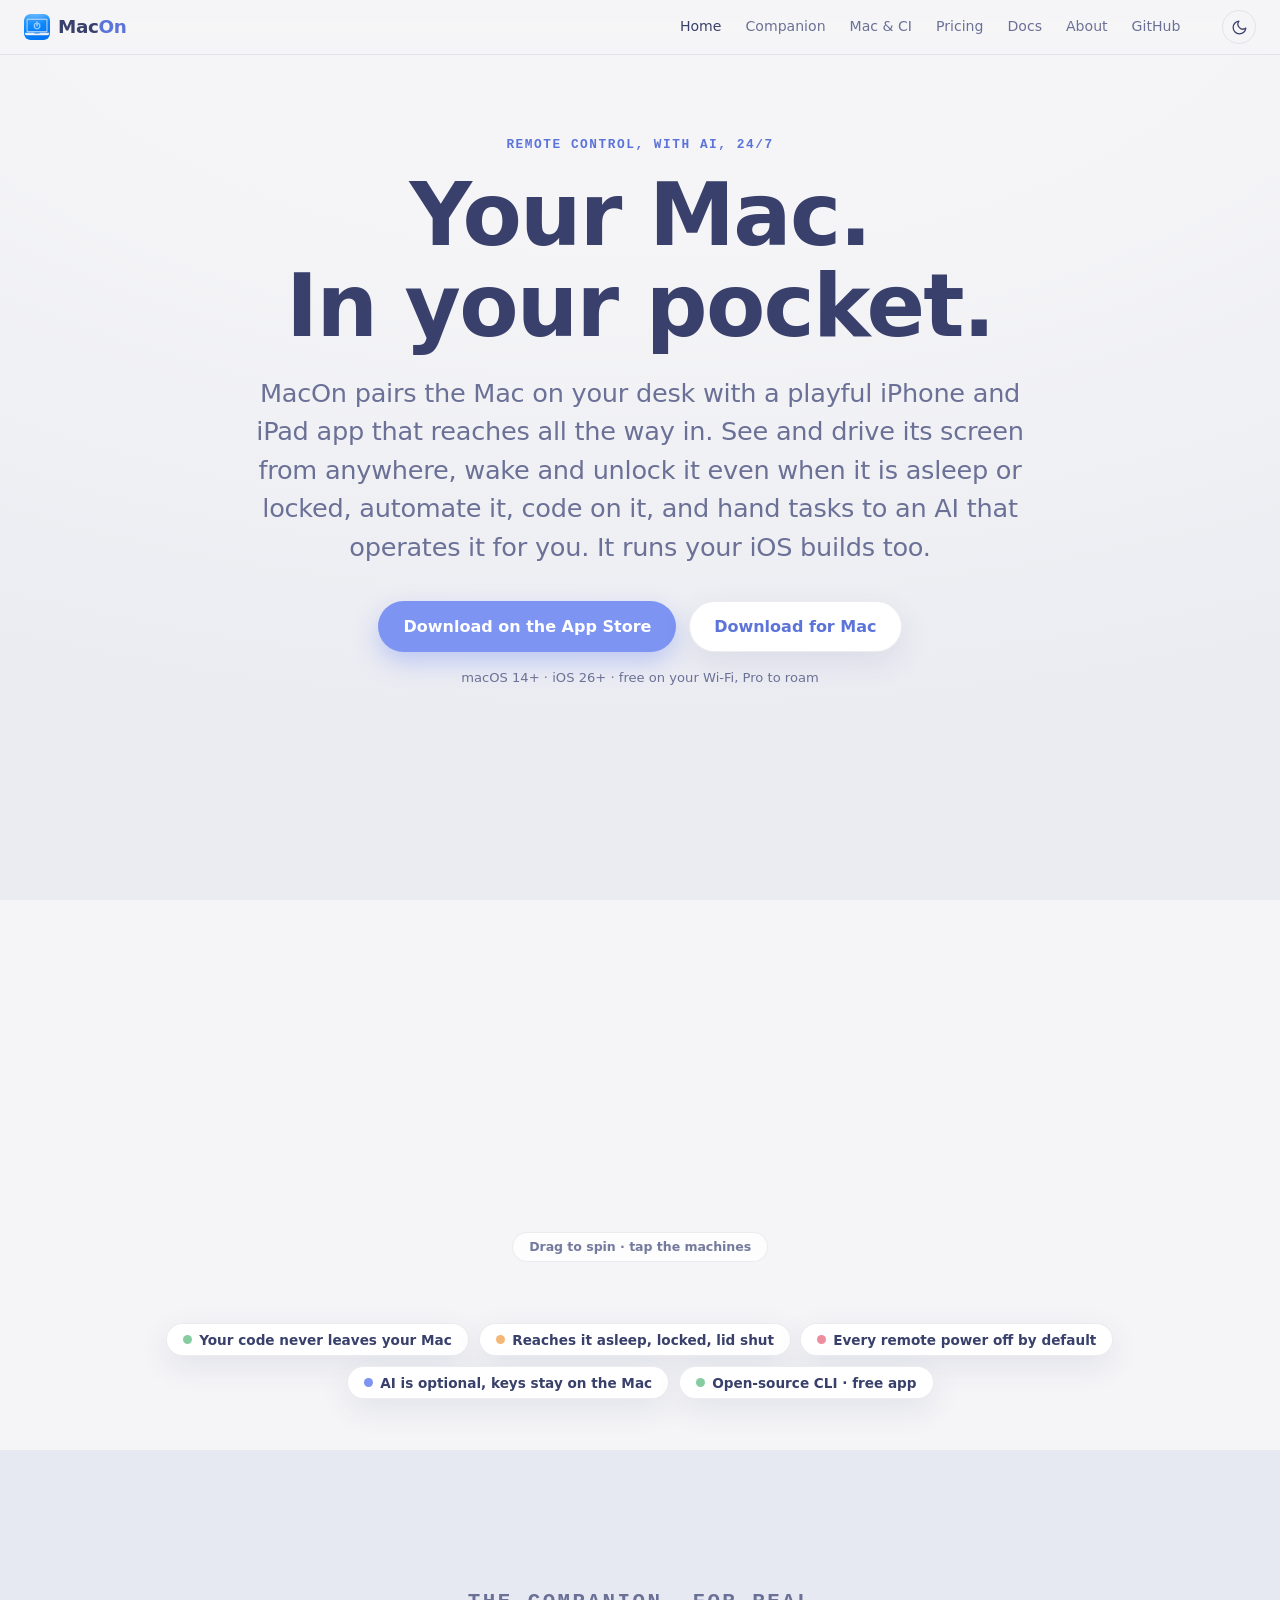
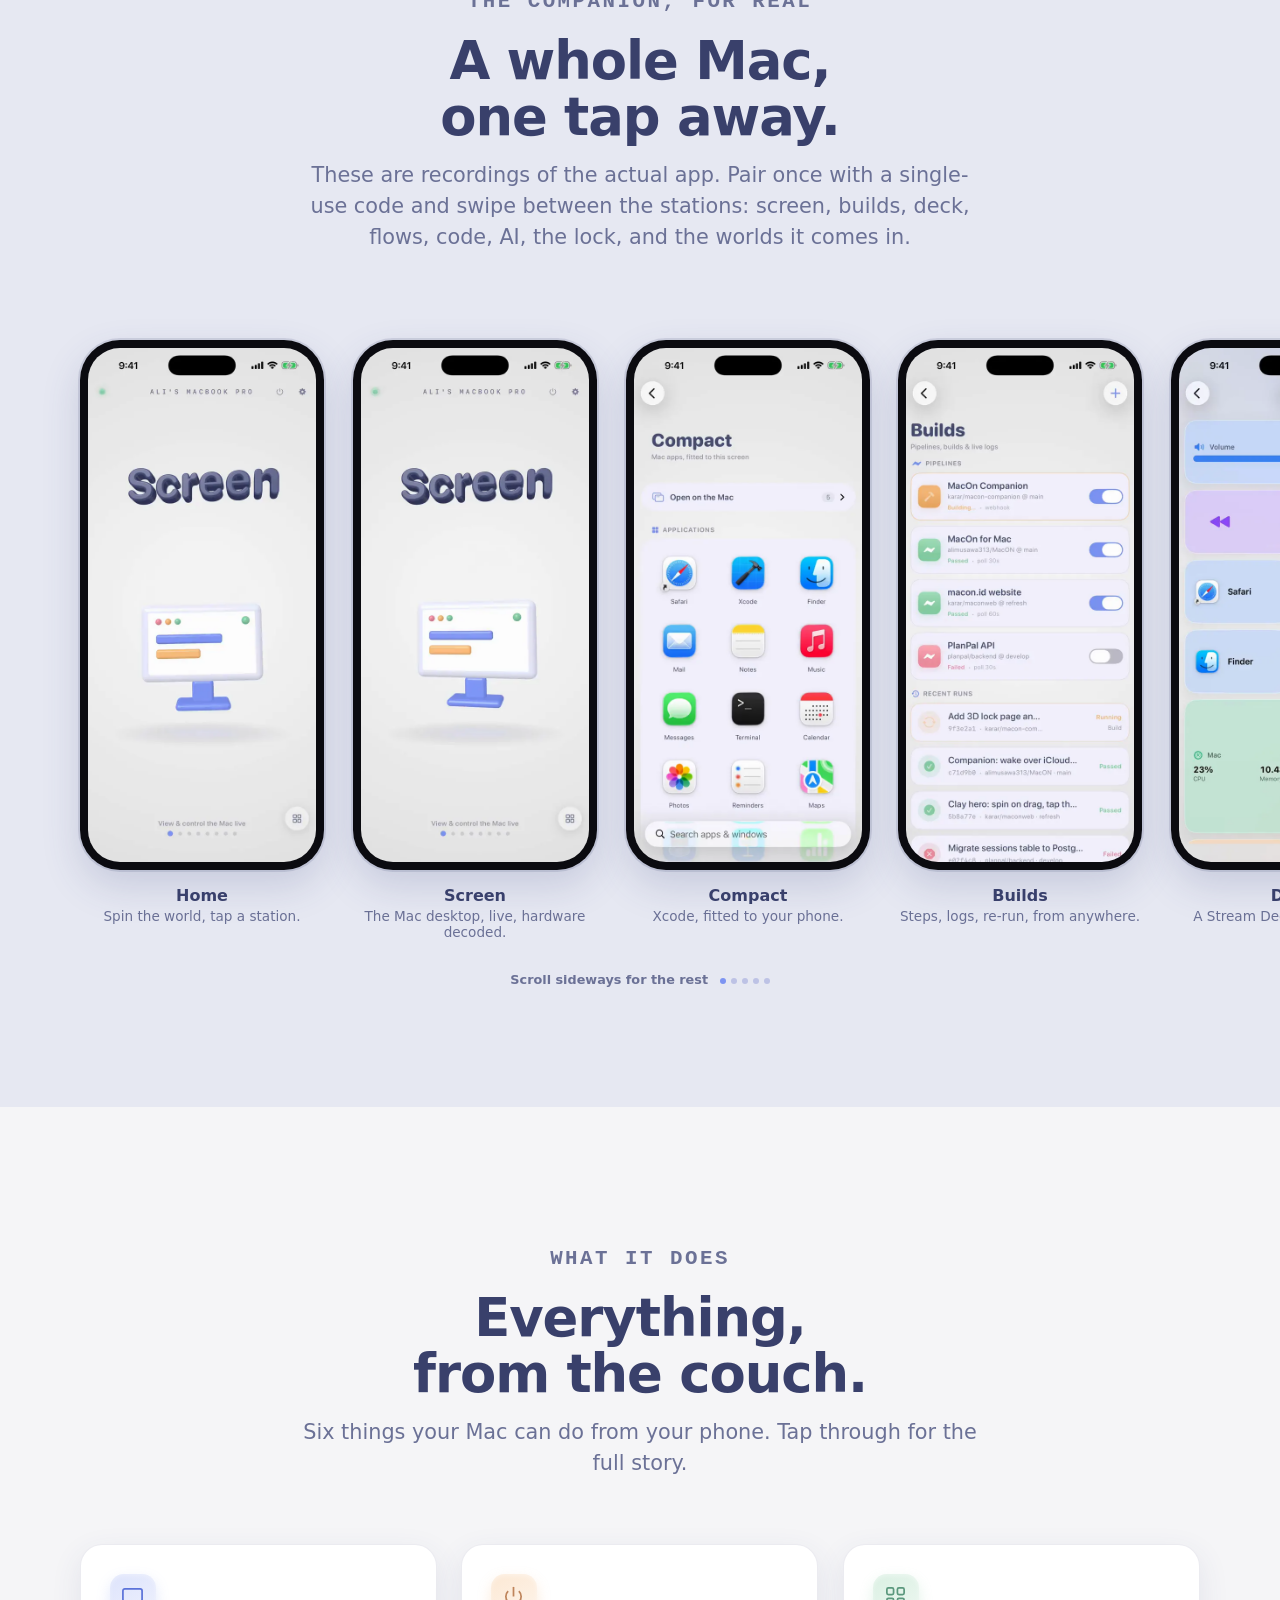
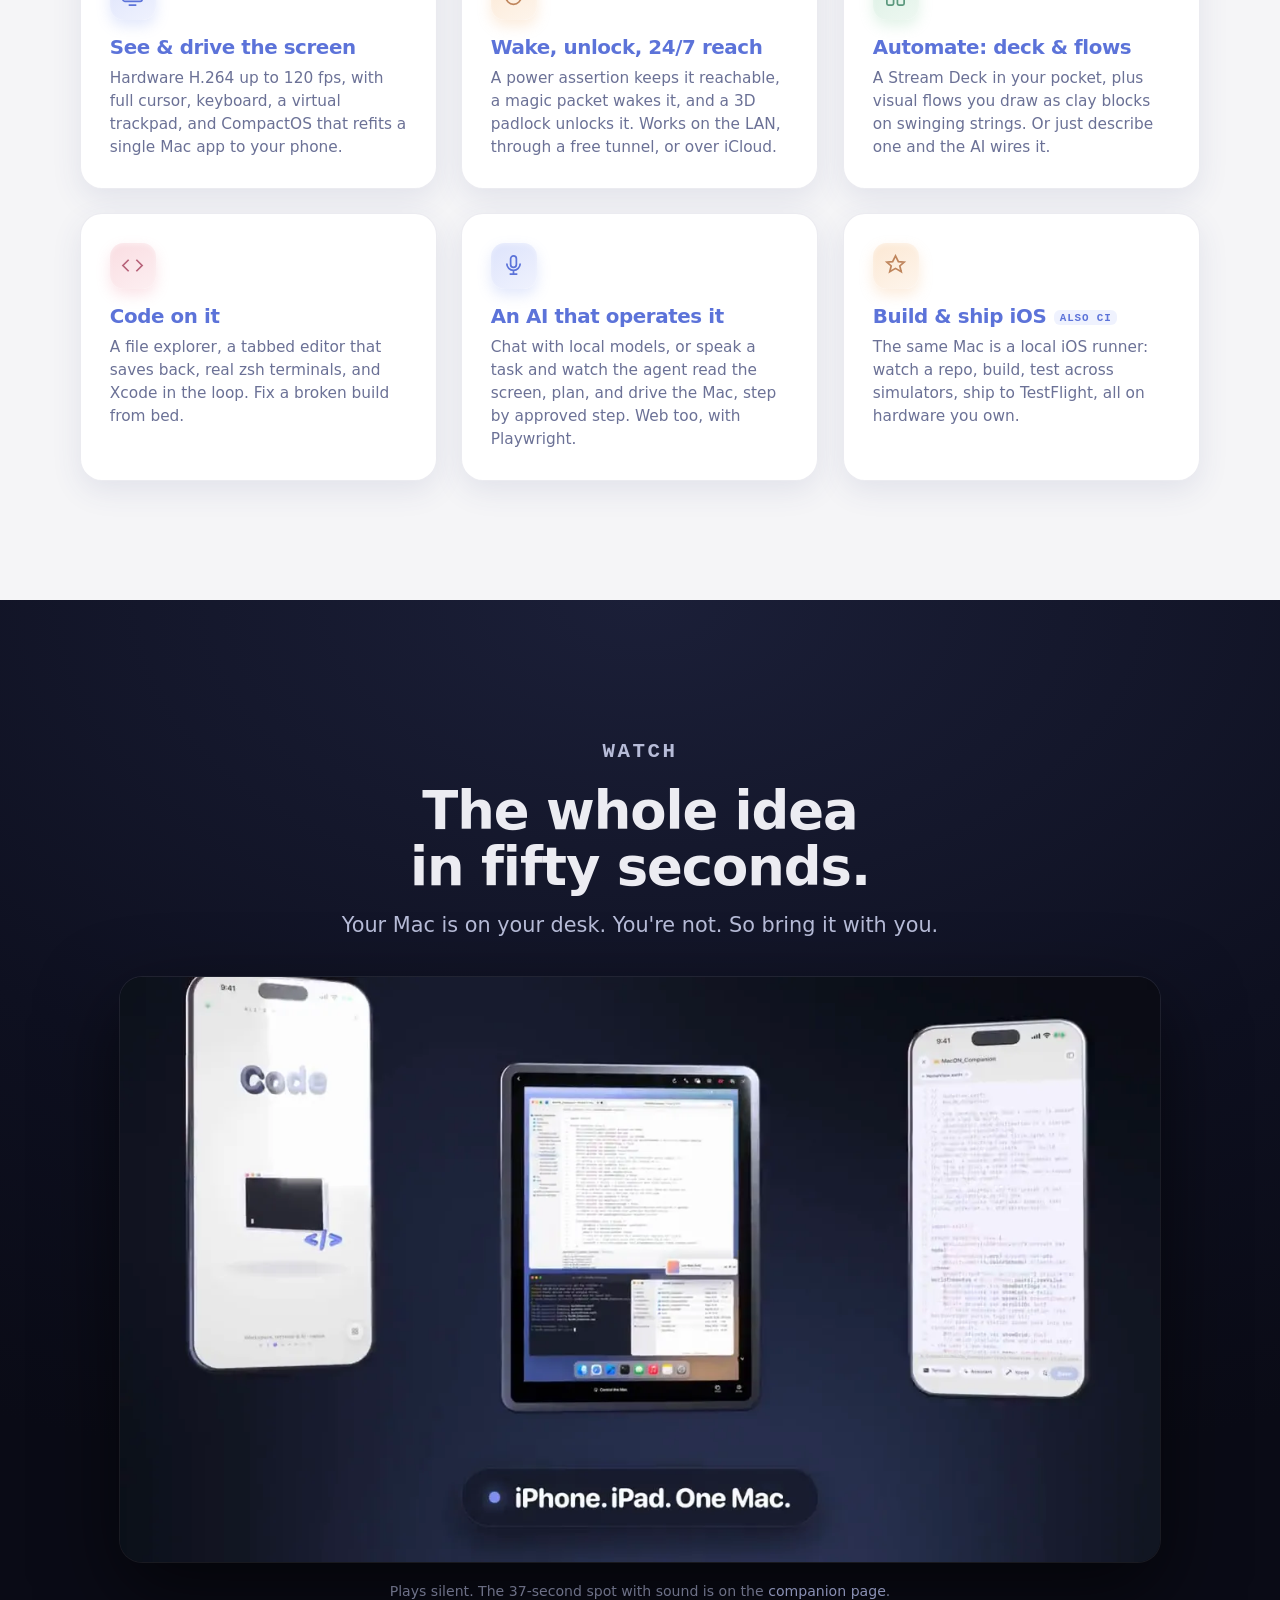
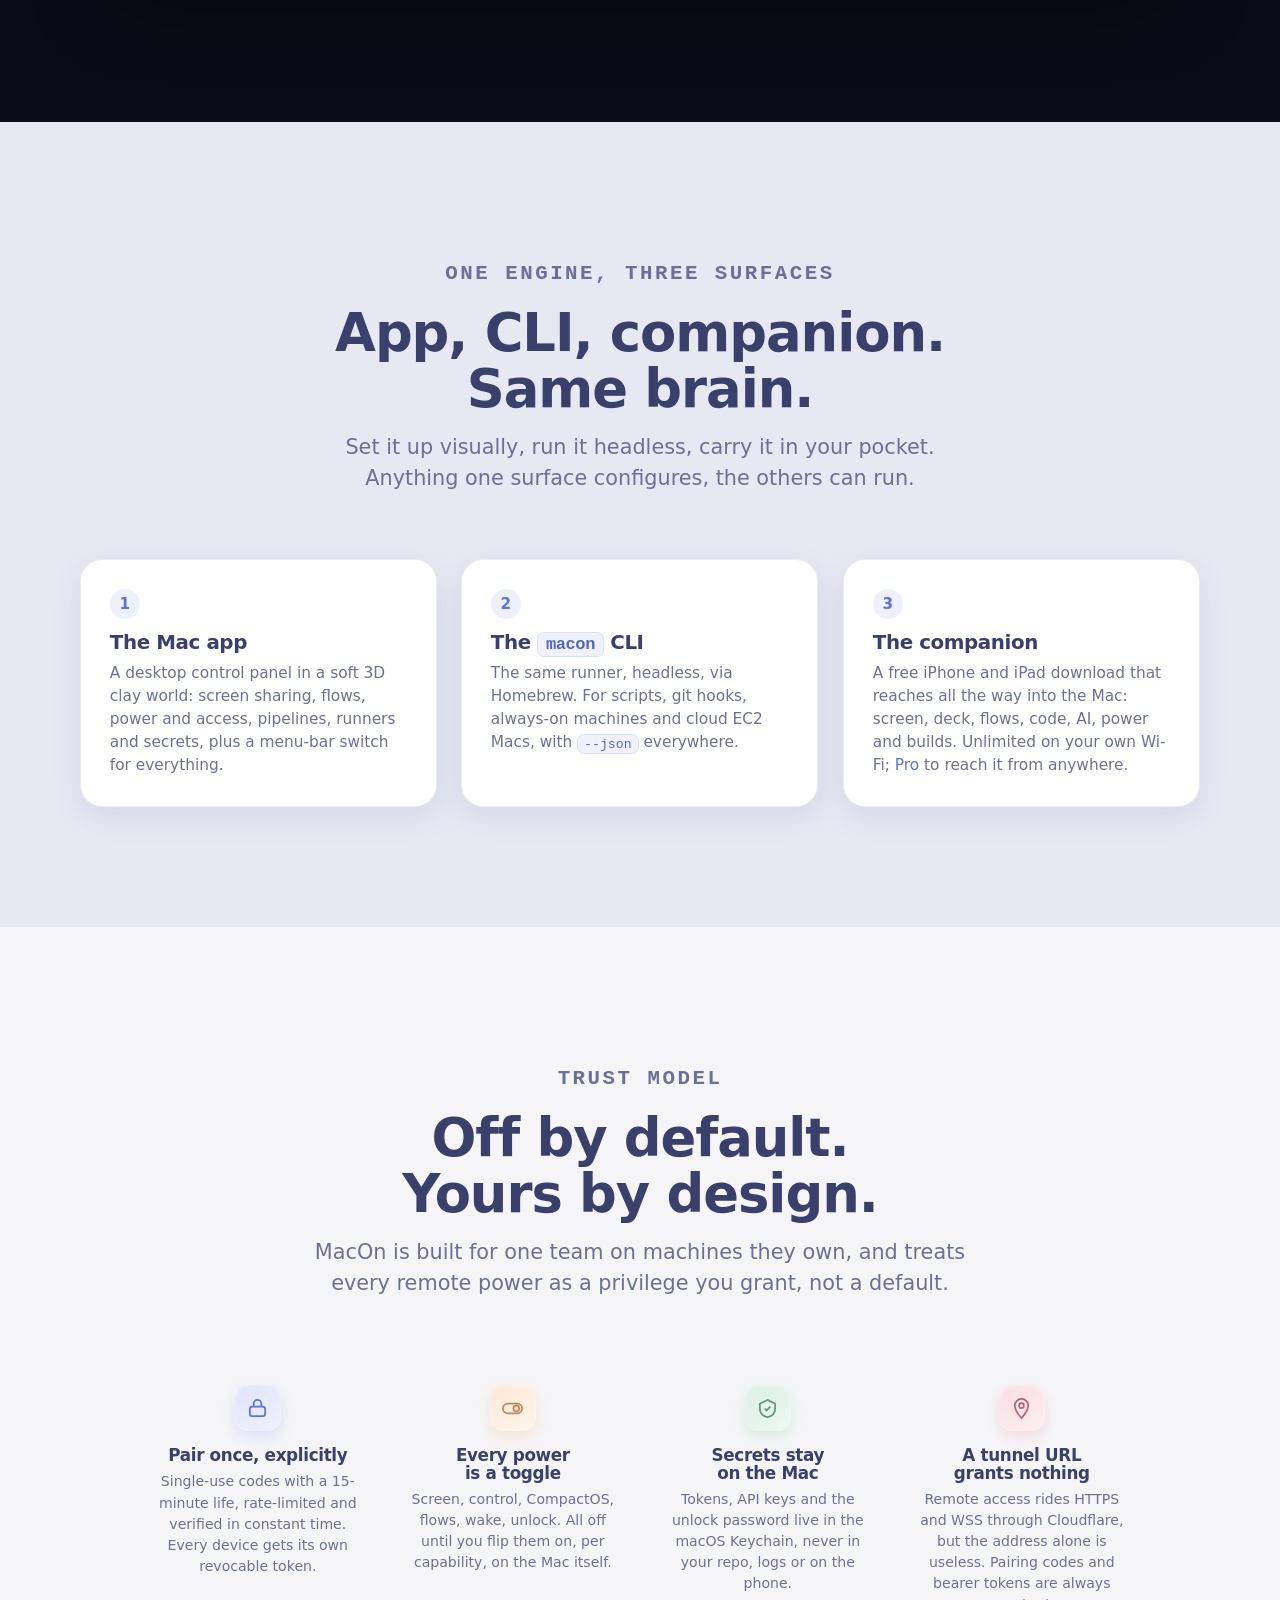
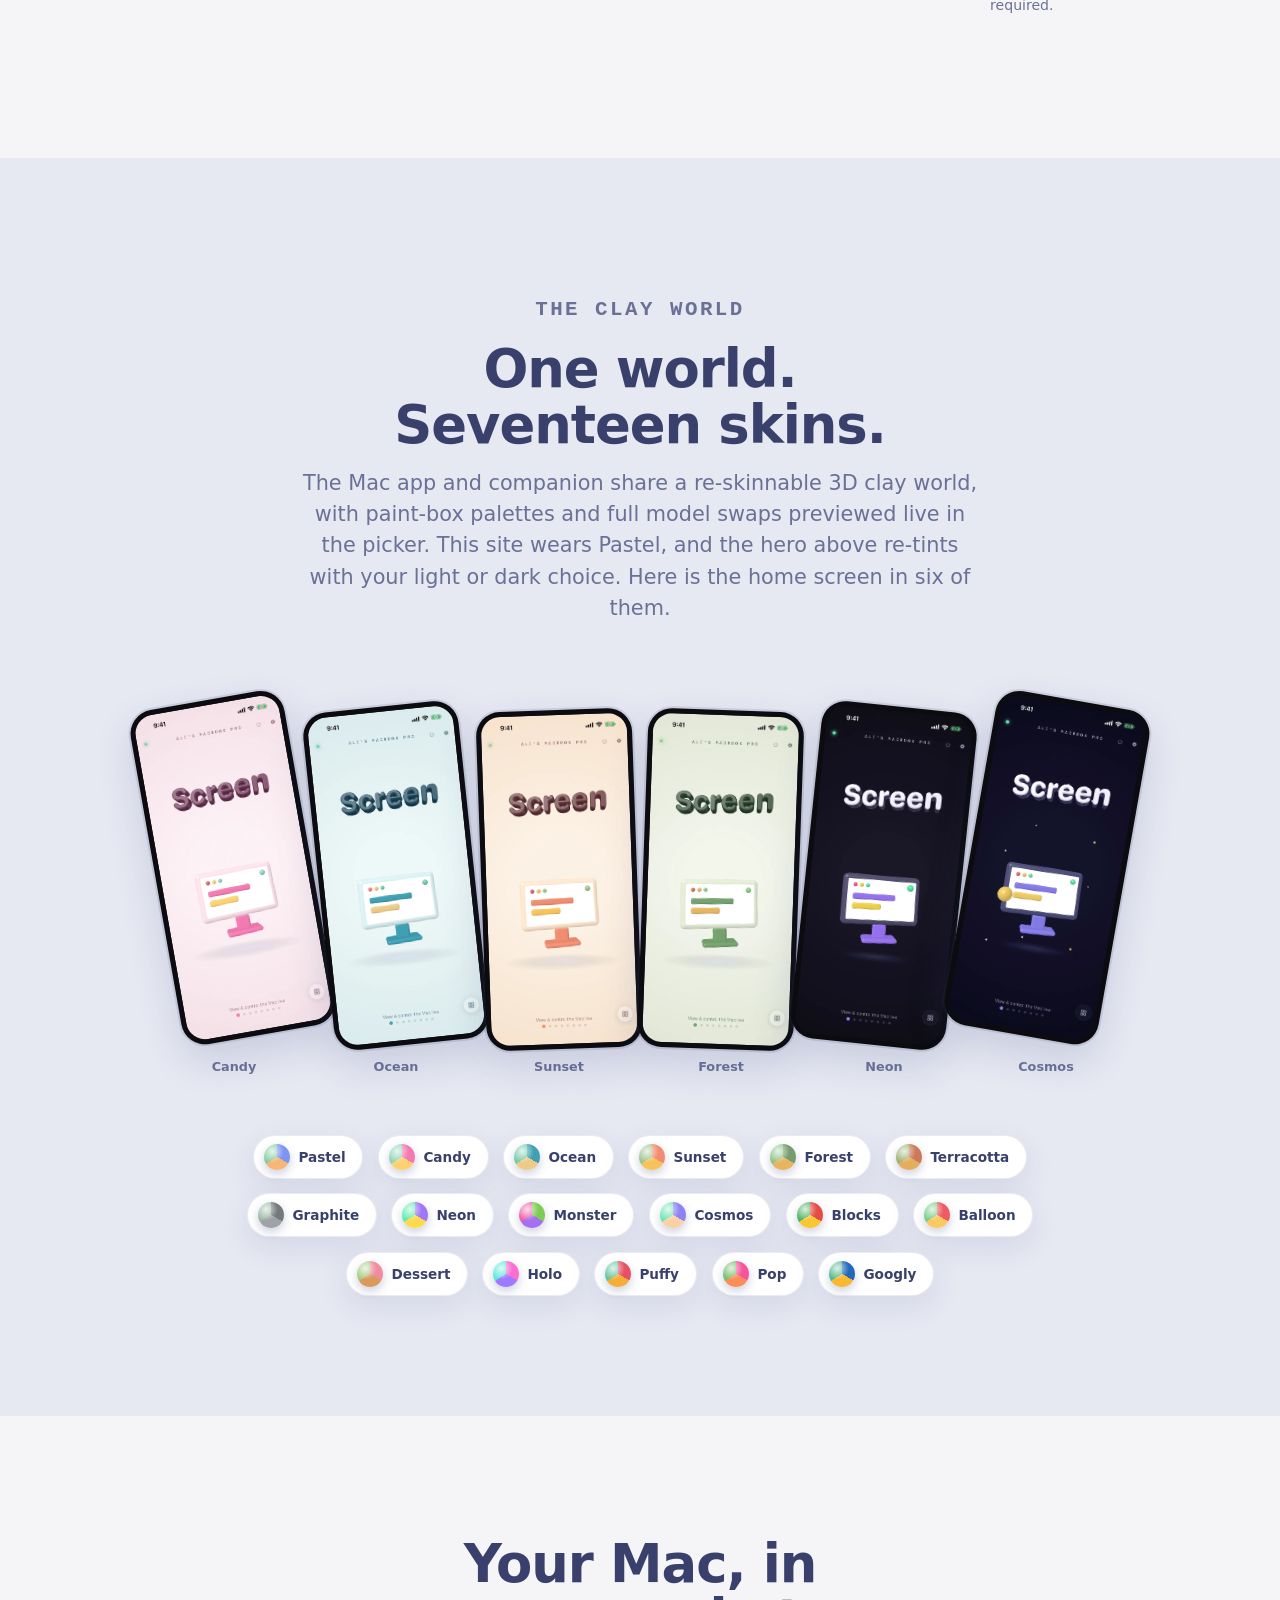
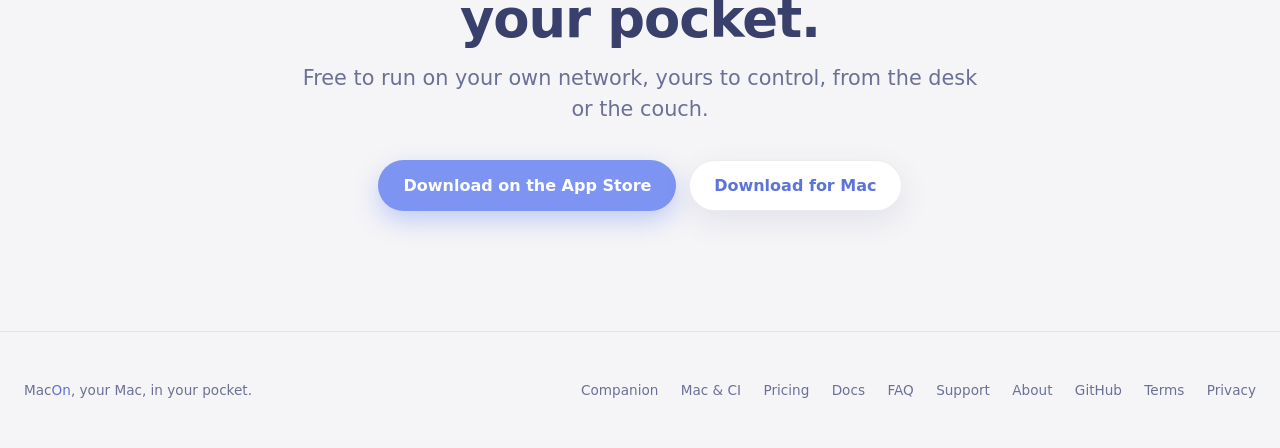
==== index.html @ 4893b47c "MacOn 1.9.3 on the site Co-Authored-By: Claude Fable 5.1 <noreply@anthropic.com>" ====
<!DOCTYPE html>
<html lang="en" data-theme="light">
<head>
<meta charset="UTF-8">
<meta name="viewport" content="width=device-width, initial-scale=1.0">
<title>MacOn · Your Mac, in your pocket.</title>
<meta name="description" content="MacOn puts your Mac in your pocket. See and drive its screen from your iPhone or iPad, wake and unlock it even when it is asleep or locked, automate it with a deck and visual flows, code on it, and let an AI operate it for you. It runs your iOS builds too. Free on your own network, with a Pro upgrade for reaching it from anywhere.">
<meta name="theme-color" content="#f5f5f7">
<link rel="canonical" href="https://macon.id/">
<meta property="og:type" content="website">
<meta property="og:url" content="https://macon.id/">
<meta property="og:title" content="MacOn · Your Mac, in your pocket.">
<meta property="og:description" content="See, control, wake, unlock, automate and code your Mac from an iPhone or iPad, with an AI that can drive it for you. It runs your iOS builds too. Open-source CLI, free Mac app, free companion download.">
<meta property="og:image" content="https://macon.id/assets/og-macon.jpg">
<meta property="og:image:width" content="1200">
<meta property="og:image:height" content="630">
<meta name="twitter:card" content="summary_large_image">
<meta name="twitter:title" content="MacOn · Your Mac, in your pocket.">
<meta name="twitter:description" content="Control your Mac from your phone, anywhere, 24/7. See it, drive it, wake it, unlock it, automate it, or let an AI operate it. Open-source CLI, free Mac app, free companion download.">
<meta name="twitter:image" content="https://macon.id/assets/og-macon.jpg">
<link rel="icon" href="/favicon.ico" sizes="any">
<link rel="icon" type="image/png" href="/favicon-192.png" sizes="192x192">
<link rel="apple-touch-icon" href="/apple-touch-icon.png">
<!-- Set theme before paint to avoid a flash. -->
<script>
  (function () {
    document.documentElement.classList.add('js');
    var theme = 'light';
    try {
      var saved = localStorage.getItem('macon-theme');
      theme = saved || (matchMedia('(prefers-color-scheme: dark)').matches ? 'dark' : 'light');
      document.documentElement.setAttribute('data-theme', theme);
    } catch (e) {}
    var tc = document.querySelector('meta[name="theme-color"]');
    if (tc) tc.setAttribute('content', theme === 'dark' ? '#1c1c24' : '#f5f5f7');
  })();
</script>
<link rel="stylesheet" href="css/tokens.css">
<link rel="stylesheet" href="css/base.css">
<link rel="stylesheet" href="css/nav.css">
<link rel="stylesheet" href="css/footer.css">
<link rel="stylesheet" href="css/code.css">
<link rel="stylesheet" href="css/cards.css">
<link rel="stylesheet" href="css/shots.css">
<link rel="stylesheet" href="css/media.css">
<link rel="stylesheet" href="css/home.css">
<!-- If the 3D hero module never boots (opened from file://, or no WebGL), show the icon fallback so the stage is never blank. -->
<script>
  addEventListener('load', function () {
    setTimeout(function () {
      var s = document.getElementById('hero-stage');
      if (s && !s.classList.contains('ready')) s.classList.add('no3d');
    }, 2500);
  });
</script>
<script defer src="js/theme.js"></script>
<script defer src="js/nav.js"></script>
<script defer src="js/reveal.js"></script>
<script defer src="js/home.js"></script>
<script defer src="js/media.js"></script>
<!-- Three.js, vendored, no build step, no CDN. -->
<script type="importmap">{ "imports": { "three": "./js/vendor/three.module.min.js" } }</script>
<script type="module" src="js/world/hero.js"></script>
<script type="application/ld+json">{"@context":"https://schema.org","@graph":[{"@type":"WebSite","@id":"https://macon.id/#website","url":"https://macon.id/","name":"MacOn","alternateName":["macon.id","MacOn app","macon"],"inLanguage":"en","description":"MacOn puts your Mac in your pocket: see and drive it from an iPhone or iPad, wake and unlock it, automate it, code on it, let an AI operate it, and run your iOS builds on it.","publisher":{"@id":"https://macon.id/#org"}},{"@type":"Organization","@id":"https://macon.id/#org","name":"MacOn","alternateName":["macon.id","MacOn app","Macon+"],"url":"https://macon.id/","logo":{"@type":"ImageObject","@id":"https://macon.id/#logo","url":"https://macon.id/macon-icon.png","contentUrl":"https://macon.id/macon-icon.png","width":256,"height":256,"caption":"MacOn"},"image":{"@id":"https://macon.id/#logo"},"description":"MacOn makes software that puts your Mac in your pocket: remote control, wake and unlock, automation and a local iOS build runner, driven from an iPhone or iPad.","email":"help@macon.id","founder":{"@id":"https://macon.id/#author"},"sameAs":["https://github.com/alimusawa313/MaconKit","https://www.linkedin.com/company/143584964/","https://www.instagram.com/macon.app","https://www.tiktok.com/@macon.id","https://x.com/macon_id","https://apps.apple.com/app/id6794170681"]},{"@type":"Person","@id":"https://macon.id/#author","name":"Ali Haidar","url":"https://macon.id/about","sameAs":["https://github.com/alimusawa313","https://www.linkedin.com/in/ali-haidar-8484b8208"]},{"@type":"SoftwareApplication","@id":"https://macon.id/#app","name":"MacOn","url":"https://macon.id/","image":"https://macon.id/assets/og-macon.jpg","description":"MacOn is the Mac half of the product: a free Mac app that hosts the server the companion connects to, plus the MIT-licensed open-source macon command line tool. It also runs as a local iOS CI runner.","applicationCategory":"DeveloperApplication","operatingSystem":"macOS 14 or later","softwareVersion":"1.9.3","downloadUrl":"https://macon.id/downloads/MacOn.dmg","offers":{"@type":"Offer","price":"0","priceCurrency":"USD"},"author":{"@id":"https://macon.id/#author"},"sameAs":["https://github.com/alimusawa313/MaconKit"],"publisher":{"@id":"https://macon.id/#org"},"alternateName":["MacOn for Mac","macon CLI"]},{"@type":"MobileApplication","@id":"https://macon.id/#app-ios","name":"Macon+","alternateName":["MacOn companion","MacOn for iPhone and iPad"],"url":"https://macon.id/companion","image":"https://macon.id/assets/og-macon.jpg","screenshot":["https://macon.id/assets/shots/iphone/home.webp","https://macon.id/assets/shots/iphone/screen.webp","https://macon.id/assets/shots/iphone/build-detail.webp","https://macon.id/assets/shots/ipad/screen.webp"],"description":"Macon+ is the iPhone and iPad companion for MacOn. It streams and controls the Mac's screen, wakes and unlocks it, runs a Deck and Flows, gives you a code workspace with real terminals, talks to an AI that can drive the Mac, and monitors builds. Free on your own network, with an optional MacOn Pro upgrade.","applicationCategory":"DeveloperApplication","operatingSystem":"iOS 26 or later; iPadOS 26 or later","installUrl":"https://apps.apple.com/app/id6794170681","softwareRequirements":"Requires the free MacOn app running on a Mac with macOS 14 or later.","offers":{"@type":"Offer","price":"0","priceCurrency":"USD"},"author":{"@id":"https://macon.id/#author"},"publisher":{"@id":"https://macon.id/#org"},"sameAs":["https://apps.apple.com/app/id6794170681"]}]}</script>
</head>
<body>

<nav>
  <div class="nav-inner">
    <button class="icon-btn" id="menu-btn" aria-label="Menu" aria-expanded="false">
      <svg class="bars" viewBox="0 0 24 24" fill="none" stroke="currentColor" stroke-width="1.8" stroke-linecap="round"><path d="M3 6h18M3 12h18M3 18h18"/></svg>
      <svg class="x" viewBox="0 0 24 24" fill="none" stroke="currentColor" stroke-width="1.8" stroke-linecap="round"><path d="M6 6l12 12M18 6L6 18"/></svg>
    </button>
    <a href="#top" class="brand"><img src="macon-icon.png" alt="" class="brand-logo"><span class="wordmark">Mac<span class="on">On</span></span></a>
    <div class="nav-links">
      <a href="#top" class="active">Home</a>
      <a href="/companion">Companion</a>
      <a href="/mac">Mac &amp; CI</a>
      <a href="/pricing">Pricing</a>
      <a href="/docs">Docs</a>
      <a href="/about">About</a>
      <a href="https://github.com/alimusawa313/MaconKit">GitHub</a>
    </div>
    <div class="nav-tools">
      <button class="icon-btn" id="theme-toggle" aria-label="Toggle dark mode">
        <svg class="moon" viewBox="0 0 24 24" fill="none" stroke="currentColor" stroke-width="1.8" stroke-linecap="round" stroke-linejoin="round"><path d="M21 12.79A9 9 0 1 1 11.21 3 7 7 0 0 0 21 12.79z"/></svg>
        <svg class="sun" viewBox="0 0 24 24" fill="none" stroke="currentColor" stroke-width="1.8" stroke-linecap="round" stroke-linejoin="round"><circle cx="12" cy="12" r="4.5"/><path d="M12 1v2M12 21v2M4.2 4.2l1.4 1.4M18.4 18.4l1.4 1.4M1 12h2M21 12h2M4.2 19.8l1.4-1.4M18.4 5.6l1.4-1.4"/></svg>
      </button>
    </div>
  </div>
</nav>

<!-- ================= HERO ================= -->
<section class="hero center" id="top">
  <div class="wrap">
    <p class="eyebrow hero-anim" style="animation-delay:0s">Remote control, with AI, 24/7</p>
    <h1 class="hero-anim" style="animation-delay:.08s">Your Mac.<br>In your pocket.</h1>
    <p class="lede hero-anim" style="animation-delay:.16s">MacOn pairs the Mac on your desk with a playful iPhone and iPad app that reaches all the way in. See and drive its screen from anywhere, wake and unlock it even when it is asleep or locked, automate it, code on it, and hand tasks to an AI that operates it for you. It runs your iOS builds too.</p>
    <div class="hero-ctas hero-anim" style="animation-delay:.24s">
      <a href="https://apps.apple.com/app/id6794170681" class="btn btn-primary">Download on the App Store</a>
      <a href="/downloads/MacOn.dmg" class="btn btn-ghost">Download for Mac</a>
    </div>
    <p class="hero-note hero-anim" style="animation-delay:.32s">macOS 14+ · iOS 26+ · free on your Wi-Fi, Pro to roam</p>
  </div>

  <!-- The live clay world: the Mac on your desk, the phone that reaches it. Three.js. -->
  <div class="stage hero-anim" id="hero-stage" style="animation-delay:.4s" role="img"
       aria-label="An interactive 3D clay scene: a Mac connected by a string to the phone companion that controls it.">
    <canvas></canvas>
    <p class="stage-hint">Drag to spin · tap the machines</p>
    <div class="stage-fallback"><img src="macon-icon.png" alt="MacOn app icon"></div>
  </div>
</section>

<!-- ================= TRUTHS ================= -->
<section class="truths center">
  <div class="wrap">
    <div class="chips" data-reveal="children">
      <span class="chip"><i class="dot d-good"></i>Your code never leaves your Mac</span>
      <span class="chip"><i class="dot d-warm"></i>Reaches it asleep, locked, lid shut</span>
      <span class="chip"><i class="dot d-rose"></i>Every remote power off by default</span>
      <span class="chip"><i class="dot"></i>AI is optional, keys stay on the Mac</span>
      <span class="chip"><i class="dot d-good"></i>Open-source CLI &middot; free app</span>
    </div>
  </div>
</section>

<!-- ================= REEL (real recordings of the companion) ================= -->
<section id="showcase" class="alt">
  <div class="wrap">
    <div class="section-head center" data-reveal>
      <p class="eyebrow">The companion, for real</p>
      <h2>A whole Mac, one tap away.</h2>
      <p>These are recordings of the actual app. Pair once with a single-use code and swipe between the stations: screen, builds, deck, flows, code, AI, the lock, and the worlds it comes in.</p>
    </div>
  </div>
  <div class="reel" data-reveal="children" aria-label="Recordings of each companion station">
    <figure class="device device-phone">
      <div class="device-screen">
        <video muted loop playsinline preload="none" poster="assets/video/stations/home-poster.webp" data-src="assets/video/stations/home.mp4" aria-label="The companion home: a 3D clay carousel of stations, swiping from Screen to Builds"></video>
      </div>
      <figcaption><strong>Home</strong><span>Spin the world, tap a station.</span></figcaption>
    </figure>
    <figure class="device device-phone">
      <div class="device-screen">
        <video muted loop playsinline preload="none" poster="assets/video/stations/screen-poster.webp" data-src="assets/video/stations/screen.mp4" aria-label="The Screen station streaming a Mac desktop with Xcode, Terminal and Finder open"></video>
      </div>
      <figcaption><strong>Screen</strong><span>The Mac desktop, live, hardware decoded.</span></figcaption>
    </figure>
    <figure class="device device-phone">
      <div class="device-screen">
        <video muted loop playsinline preload="none" poster="assets/video/stations/compact-poster.webp" data-src="assets/video/stations/compact.mp4" aria-label="CompactOS: picking Xcode from the Mac app list and getting it refitted to the phone"></video>
      </div>
      <figcaption><strong>Compact</strong><span>Xcode, fitted to your phone.</span></figcaption>
    </figure>
    <figure class="device device-phone">
      <div class="device-screen">
        <video muted loop playsinline preload="none" poster="assets/video/stations/builds-poster.webp" data-src="assets/video/stations/builds.mp4" aria-label="A build opening into its step timeline, then the live log"></video>
      </div>
      <figcaption><strong>Builds</strong><span>Steps, logs, re-run, from anywhere.</span></figcaption>
    </figure>
    <figure class="device device-phone">
      <div class="device-screen">
        <video muted loop playsinline preload="none" poster="assets/video/stations/deck-poster.webp" data-src="assets/video/stations/deck.mp4" aria-label="The Deck: volume slider, media keys, app keys and a live CPU, memory and battery tile"></video>
      </div>
      <figcaption><strong>Deck</strong><span>A Stream Deck with live tiles.</span></figcaption>
    </figure>
    <figure class="device device-phone">
      <div class="device-screen">
        <video muted loop playsinline preload="none" poster="assets/video/stations/flows-poster.webp" data-src="assets/video/stations/flows.mp4" aria-label="A flow canvas: dragging an HTTP block and running the flow"></video>
      </div>
      <figcaption><strong>Flows</strong><span>Blocks on strings that actually run.</span></figcaption>
    </figure>
    <figure class="device device-phone">
      <div class="device-screen">
        <video muted loop playsinline preload="none" poster="assets/video/stations/code-poster.webp" data-src="assets/video/stations/code.mp4" aria-label="The code workspace scrolling through HomeView.swift with the terminal, assistant and Xcode buttons below"></video>
      </div>
      <figcaption><strong>Code</strong><span>A real editor on the Mac's files.</span></figcaption>
    </figure>
    <figure class="device device-phone">
      <div class="device-screen">
        <video muted loop playsinline preload="none" poster="assets/video/stations/assistant-poster.webp" data-src="assets/video/stations/assistant.mp4" aria-label="The Assistant station opening into a chat with a local llama model answering a question about battery use"></video>
      </div>
      <figcaption><strong>Assistant</strong><span>Ask the Mac about itself.</span></figcaption>
    </figure>
    <figure class="device device-phone">
      <div class="device-screen">
        <video muted loop playsinline preload="none" poster="assets/video/stations/lock-poster.webp" data-src="assets/video/stations/lock.mp4" aria-label="The 3D padlock page locking and unlocking the Mac"></video>
      </div>
      <figcaption><strong>Lock</strong><span>Lock and unlock from the couch.</span></figcaption>
    </figure>
    <figure class="device device-phone">
      <div class="device-screen">
        <video muted loop playsinline preload="none" poster="assets/video/stations/worlds-poster.webp" data-src="assets/video/stations/worlds.mp4" aria-label="The Settings worlds grid, switching the app to the Candy theme"></video>
      </div>
      <figcaption><strong>Worlds</strong><span>Seventeen themes, one tap to switch.</span></figcaption>
    </figure>
  </div>
  <p class="reel-hint">Scroll sideways for the rest <span class="reel-dots" aria-hidden="true"><i></i><i></i><i></i><i></i><i></i></span></p>
</section>

<!-- ================= FEATURES ================= -->
<section id="features">
  <div class="wrap">
    <div class="section-head center" data-reveal>
      <p class="eyebrow">What it does</p>
      <h2>Everything, from the couch.</h2>
      <p>Six things your Mac can do from your phone. Tap through for the full story.</p>
    </div>
    <div class="grid" data-reveal="children">
      <a class="card" href="/companion">
        <div class="ico"><svg viewBox="0 0 24 24" fill="none" stroke="currentColor" stroke-width="1.8"><rect x="2" y="4" width="20" height="13" rx="2"/><path d="M8 21h8"/></svg></div>
        <h3>See &amp; drive the screen</h3>
        <p>Hardware H.264 up to 120 fps, with full cursor, keyboard, a virtual trackpad, and CompactOS that refits a single Mac app to your phone.</p>
      </a>
      <a class="card" href="/companion">
        <div class="ico i-warm"><svg viewBox="0 0 24 24" fill="none" stroke="currentColor" stroke-width="1.8"><path d="M12 2v10"/><path d="M6.4 6.4a8 8 0 1 0 11.2 0"/></svg></div>
        <h3>Wake, unlock, 24/7 reach</h3>
        <p>A power assertion keeps it reachable, a magic packet wakes it, and a 3D padlock unlocks it. Works on the LAN, through a free tunnel, or over iCloud.</p>
      </a>
      <a class="card" href="/companion">
        <div class="ico i-good"><svg viewBox="0 0 24 24" fill="none" stroke="currentColor" stroke-width="1.8"><rect x="3" y="3" width="7" height="7" rx="1.6"/><rect x="14" y="3" width="7" height="7" rx="1.6"/><rect x="3" y="14" width="7" height="7" rx="1.6"/><rect x="14" y="14" width="7" height="7" rx="1.6"/></svg></div>
        <h3>Automate: deck &amp; flows</h3>
        <p>A Stream Deck in your pocket, plus visual flows you draw as clay blocks on swinging strings. Or just describe one and the AI wires it.</p>
      </a>
      <a class="card" href="/companion">
        <div class="ico i-rose"><svg viewBox="0 0 24 24" fill="none" stroke="currentColor" stroke-width="1.8"><path d="M8 6l-6 6 6 6M16 6l6 6-6 6"/></svg></div>
        <h3>Code on it</h3>
        <p>A file explorer, a tabbed editor that saves back, real zsh terminals, and Xcode in the loop. Fix a broken build from bed.</p>
      </a>
      <a class="card" href="/companion">
        <div class="ico"><svg viewBox="0 0 24 24" fill="none" stroke="currentColor" stroke-width="1.8"><rect x="9" y="2" width="6" height="12" rx="3"/><path d="M5 10a7 7 0 0 0 14 0M12 17v4M8 21h8"/></svg></div>
        <h3>An AI that operates it</h3>
        <p>Chat with local models, or speak a task and watch the agent read the screen, plan, and drive the Mac, step by approved step. Web too, with Playwright.</p>
      </a>
      <a class="card" href="/mac">
        <div class="ico i-warm"><svg viewBox="0 0 24 24" fill="none" stroke="currentColor" stroke-width="1.8"><path d="M12 2l3 6 6 .5-4.5 4 1.5 6-6-3.5L6 18.5 7.5 12.5 3 8.5 9 8z"/></svg></div>
        <h3>Build &amp; ship iOS<span class="tag">also CI</span></h3>
        <p>The same Mac is a local iOS runner: watch a repo, build, test across simulators, ship to TestFlight, all on hardware you own.</p>
      </a>
    </div>
  </div>
</section>

<!-- ================= FILM (the dark spot, silent) ================= -->
<section id="film" class="film-band">
  <div class="wrap">
    <div class="section-head center" data-reveal>
      <p class="eyebrow">Watch</p>
      <h2>The whole idea in fifty seconds.</h2>
      <p>Your Mac is on your desk. You're not. So bring it with you.</p>
    </div>
    <div class="film" data-reveal>
      <video muted loop playsinline preload="none" poster="assets/video/macon-film-poster.webp" data-src="assets/video/macon-film.mp4" aria-label="A short film: a MacBook builds, runs shortcuts and a terminal, then a phone and an iPad show the same Mac from anywhere, station by station."></video>
    </div>
    <p class="film-note">Plays silent. The 37-second spot with sound is on the <a href="/companion#film">companion page</a>.</p>
  </div>
</section>

<!-- ================= SURFACES ================= -->
<section id="surfaces" class="alt">
  <div class="wrap">
    <div class="section-head center" data-reveal>
      <p class="eyebrow">One engine, three surfaces</p>
      <h2>App, CLI, companion. Same brain.</h2>
      <p>Set it up visually, run it headless, carry it in your pocket. Anything one surface configures, the others can run.</p>
    </div>
    <div class="grid" data-reveal="children">
      <div class="card">
        <span class="surface-num">1</span>
        <h3>The Mac app</h3>
        <p>A desktop control panel in a soft 3D clay world: screen sharing, flows, power and access, pipelines, runners and secrets, plus a menu-bar switch for everything.</p>
      </div>
      <div class="card">
        <span class="surface-num">2</span>
        <h3>The <code>macon</code> CLI</h3>
        <p>The same runner, headless, via Homebrew. For scripts, git hooks, always-on machines and cloud EC2 Macs, with <code>--json</code> everywhere.</p>
      </div>
      <div class="card">
        <span class="surface-num">3</span>
        <h3>The companion</h3>
        <p>A free iPhone and iPad download that reaches all the way into the Mac: screen, deck, flows, code, AI, power and builds. Unlimited on your own Wi-Fi; <a href="/pricing">Pro</a> to reach it from anywhere.</p>
      </div>
    </div>
  </div>
</section>

<!-- ================= SECURITY ================= -->
<section id="security">
  <div class="wrap">
    <div class="section-head center" data-reveal>
      <p class="eyebrow">Trust model</p>
      <h2>Off by default. Yours by design.</h2>
      <p>MacOn is built for one team on machines they own, and treats every remote power as a privilege you grant, not a default.</p>
    </div>
    <div class="lockrow" data-reveal="children">
      <div class="lock-item">
        <div class="ico"><svg viewBox="0 0 24 24" fill="none" stroke="currentColor" stroke-width="1.8"><rect x="4" y="10" width="16" height="10" rx="2.5"/><path d="M8 10V7a4 4 0 0 1 8 0v3"/></svg></div>
        <h3>Pair once, explicitly</h3>
        <p>Single-use codes with a 15-minute life, rate-limited and verified in constant time. Every device gets its own revocable token.</p>
      </div>
      <div class="lock-item">
        <div class="ico i-warm"><svg viewBox="0 0 24 24" fill="none" stroke="currentColor" stroke-width="1.8"><rect x="2" y="7" width="20" height="10" rx="5"/><circle cx="16" cy="12" r="3"/></svg></div>
        <h3>Every power is a toggle</h3>
        <p>Screen, control, CompactOS, flows, wake, unlock. All off until you flip them on, per capability, on the Mac itself.</p>
      </div>
      <div class="lock-item">
        <div class="ico i-good"><svg viewBox="0 0 24 24" fill="none" stroke="currentColor" stroke-width="1.8"><path d="M12 3l8 4v5c0 5-3.5 8-8 9-4.5-1-8-4-8-9V7z"/><path d="M9 12l2 2 4-4"/></svg></div>
        <h3>Secrets stay on the Mac</h3>
        <p>Tokens, API keys and the unlock password live in the macOS Keychain, never in your repo, logs or on the phone.</p>
      </div>
      <div class="lock-item">
        <div class="ico i-rose"><svg viewBox="0 0 24 24" fill="none" stroke="currentColor" stroke-width="1.8"><path d="M12 2a7 7 0 0 1 7 7c0 5-7 13-7 13S5 14 5 9a7 7 0 0 1 7-7z"/><circle cx="12" cy="9" r="2.5"/></svg></div>
        <h3>A tunnel URL grants nothing</h3>
        <p>Remote access rides HTTPS and WSS through Cloudflare, but the address alone is useless. Pairing codes and bearer tokens are always required.</p>
      </div>
    </div>
  </div>
</section>

<!-- ================= THEMES ================= -->
<section id="themes" class="alt">
  <div class="wrap">
    <div class="section-head center" data-reveal>
      <p class="eyebrow">The clay world</p>
      <h2>One world. Seventeen skins.</h2>
      <p>The Mac app and companion share a re-skinnable 3D clay world, with paint-box palettes and full model swaps previewed live in the picker. This site wears Pastel, and the hero above re-tints with your light or dark choice. Here is the home screen in six of them.</p>
    </div>
    <div class="theme-fan" data-reveal="children">
      <figure class="device device-phone" style="--i:0;--lift:-6">
        <div class="device-screen"><img src="assets/shots/iphone/home-candy.webp" alt="The companion home screen in the Candy world" loading="lazy" width="660" height="1434"></div>
        <figcaption>Candy</figcaption>
      </figure>
      <figure class="device device-phone" style="--i:1;--lift:2">
        <div class="device-screen"><img src="assets/shots/iphone/home-ocean.webp" alt="The companion home screen in the Ocean world" loading="lazy" width="660" height="1434"></div>
        <figcaption>Ocean</figcaption>
      </figure>
      <figure class="device device-phone" style="--i:2;--lift:6">
        <div class="device-screen"><img src="assets/shots/iphone/home-sunset.webp" alt="The companion home screen in the Sunset world" loading="lazy" width="660" height="1434"></div>
        <figcaption>Sunset</figcaption>
      </figure>
      <figure class="device device-phone" style="--i:3;--lift:6">
        <div class="device-screen"><img src="assets/shots/iphone/home-forest.webp" alt="The companion home screen in the Forest world" loading="lazy" width="660" height="1434"></div>
        <figcaption>Forest</figcaption>
      </figure>
      <figure class="device device-phone" style="--i:4;--lift:2">
        <div class="device-screen"><img src="assets/shots/iphone/home-neon.webp" alt="The companion home screen in the Neon world" loading="lazy" width="660" height="1434"></div>
        <figcaption>Neon</figcaption>
      </figure>
      <figure class="device device-phone" style="--i:5;--lift:-6">
        <div class="device-screen"><img src="assets/shots/iphone/home-cosmos.webp" alt="The companion home screen in the Cosmos world" loading="lazy" width="660" height="1434"></div>
        <figcaption>Cosmos</figcaption>
      </figure>
    </div>
    <div class="worlds" data-reveal="children">
      <span class="world"><i class="swatch" style="--w1:#7d94f2;--w2:#f5b777;--w3:#85cca0"></i>Pastel</span>
      <span class="world"><i class="swatch" style="--w1:#f27ab0;--w2:#fdd171;--w3:#8dd4b7"></i>Candy</span>
      <span class="world"><i class="swatch" style="--w1:#40a0b2;--w2:#edca87;--w3:#73caa7"></i>Ocean</span>
      <span class="world"><i class="swatch" style="--w1:#f08d71;--w2:#f7c25a;--w3:#9ec48d"></i>Sunset</span>
      <span class="world"><i class="swatch" style="--w1:#759b6e;--w2:#e5b560;--w3:#8dc586"></i>Forest</span>
      <span class="world"><i class="swatch" style="--w1:#cd7a5b;--w2:#e3ae5d;--w3:#9db373"></i>Terracotta</span>
      <span class="world"><i class="swatch" style="--w1:#737a7b;--w2:#9fa2a6;--w3:#99b8a3"></i>Graphite</span>
      <span class="world"><i class="swatch" style="--w1:#9e78f7;--w2:#fdd94d;--w3:#59ecaa"></i>Neon</span>
      <span class="world"><i class="swatch" style="--w1:#7fcc54;--w2:#a470f0;--w3:#f45ca5"></i>Monster</span>
      <span class="world"><i class="swatch" style="--w1:#8d82f2;--w2:#fad1a6;--w3:#6de5b5"></i>Cosmos</span>
      <span class="world"><i class="swatch" style="--w1:#e34d45;--w2:#fac633;--w3:#4db262"></i>Blocks</span>
      <span class="world"><i class="swatch" style="--w1:#ed5b63;--w2:#fcc861;--w3:#78cc85"></i>Balloon</span>
      <span class="world"><i class="swatch" style="--w1:#f18b9e;--w2:#d89b5c;--w3:#a8ca80"></i>Dessert</span>
      <span class="world"><i class="swatch" style="--w1:#fb6dd1;--w2:#9d7aff;--w3:#5ae8db"></i>Holo</span>
      <span class="world"><i class="swatch" style="--w1:#e65166;--w2:#f5ad39;--w3:#61c49d"></i>Puffy</span>
      <span class="world"><i class="swatch" style="--w1:#f55599;--w2:#fb8d59;--w3:#73bf6b"></i>Pop</span>
      <span class="world"><i class="swatch" style="--w1:#226ab8;--w2:#f7b832;--w3:#53b78d"></i>Googly</span>
    </div>
  </div>
</section>

<!-- ================= CTA ================= -->
<section class="center">
  <div class="wrap" data-reveal>
    <div class="section-head center" style="margin-bottom:2rem">
      <h2>Your Mac, in your pocket.</h2>
      <p>Free to run on your own network, yours to control, from the desk or the couch.</p>
    </div>
    <div class="hero-ctas">
      <a href="https://apps.apple.com/app/id6794170681" class="btn btn-primary">Download on the App Store</a>
      <a href="/downloads/MacOn.dmg" class="btn btn-ghost">Download for Mac</a>
    </div>
  </div>
</section>

<footer>
  <div class="footer-inner">
    <div>Mac<span style="color:var(--accent-deep)">On</span>, your Mac, in your pocket.</div>
    <div class="footer-links">
      <a href="/companion">Companion</a>
      <a href="/mac">Mac &amp; CI</a>
      <a href="/pricing">Pricing</a>
      <a href="/docs">Docs</a>
      <a href="/faq">FAQ</a>
      <a href="/support">Support</a>
      <a href="/about">About</a>
      <a href="https://github.com/alimusawa313/MaconKit">GitHub</a>
      <a href="/terms">Terms</a>
      <a href="/privacy">Privacy</a>
    </div>
  </div>
</footer>

</body>
</html>
---- css/tokens.css ----
/* tokens.css, the design tokens for the whole site (light + dark).
   Single source of truth for the clay "world" look, lifted from the apps'
   pastel WorldPalette (WorldStyle.swift): paper backdrop, ink text, and the
   clay slots (primary / soft / warm / good / bad). Retheme the entire site, 
   including the Three.js hero, by editing this file only. */

:root {
  /* Type */
  --sans: -apple-system, BlinkMacSystemFont, "SF Pro Text", "Segoe UI", system-ui, sans-serif;
  --round: ui-rounded, "SF Pro Rounded", var(--sans);
  --mono: ui-monospace, "SF Mono", SFMono-Regular, Menlo, Monaco, monospace;

  /* Paper + ink (app: paperLight / inkLight) */
  --bg: #f5f5f7;
  --bg-2: #ebecf2;
  --text: #39406b;
  --text-2: #6b7196;

  /* Clay slots, exact app pastel palette */
  --accent: #7d94f2;         /* primary   */
  --accent-deep: #5c73d9;    /* primaryDeep, links, hover, small text */
  --accent-hover: #6a82e8;
  --soft: #e3e6f7;
  --soft-shade: #bdc2e5;
  --warm: #f5b777;
  --warm-deep: #e09658;
  --good: #85cca0;
  --good-deep: #63ae82;
  --bad: #ed8d9d;
  --bad-deep: #d66b7d;
  --slate: #4d5480;
  --cloud: #f2f2fc;
  --on-accent: #ffffff;

  /* Surfaces */
  --card: #ffffff;
  --border: rgba(57, 64, 107, 0.10);
  --card-shadow: 0 10px 30px rgba(60, 70, 130, 0.10);
  --clay-shadow: 0 16px 38px rgba(60, 70, 130, 0.18);
  --nav-bg: rgba(245, 245, 247, 0.72);
  --code-bg: #21243a;
  --code-text: #eef0fb;
  --side-active: rgba(125, 148, 242, 0.14);
  --radius: 22px;
  --radius-sm: 14px;

  /* Three.js world, read by js/world/clay.js at runtime */
  --world-paper: #f5f5f7;
  --world-ambient: 1;          /* ambient multiplier */
  --world-shadow-opacity: 0.3; /* the fake shadow puddle */
}

[data-theme="dark"] {
  /* Paper + ink (app: paperDark / inkDark) */
  --bg: #1c1c24;
  --bg-2: #0d0d12;
  --text: #ececf2;
  --text-2: #9ba0c0;

  --accent: #8a9df5;
  --accent-deep: #7d94f2;
  --accent-hover: #9dabff;
  --soft: #2a2c3d;
  --soft-shade: #3d4059;
  --on-accent: #10121c;

  --card: #24242f;
  --border: rgba(255, 255, 255, 0.12);
  --card-shadow: 0 12px 32px rgba(0, 0, 0, 0.45);
  --clay-shadow: 0 16px 40px rgba(0, 0, 0, 0.55);
  --nav-bg: rgba(20, 20, 27, 0.72);
  --code-bg: #14151f;
  --side-active: rgba(138, 155, 255, 0.18);

  --world-paper: #1c1c24;
  --world-ambient: 0.82;
  --world-shadow-opacity: 0.5;
}
---- css/base.css ----
/* base.css, reset, typography, buttons, layout scaffolding, motion utilities.
   Tokens live in tokens.css; this file only consumes them. */

* { box-sizing: border-box; margin: 0; padding: 0; min-width: 0; }

html {
  scroll-behavior: smooth;
  -webkit-text-size-adjust: 100%;
  overflow-x: clip;
  width: 100%;
  overscroll-behavior: none;
}

body {
  font-family: var(--sans);
  /* A gentle radial "studio" wash, like the app backdrops. */
  background:
    radial-gradient(120% 90% at 50% -10%, var(--bg) 40%, var(--bg-2) 100%) fixed,
    var(--bg);
  color: var(--text);
  line-height: 1.5;
  -webkit-font-smoothing: antialiased;
  transition: background .4s ease, color .4s ease;
  overflow-x: clip;
  width: 100%;
  max-width: 100%;
}

a { color: var(--accent-deep); text-decoration: none; }
a:hover { text-decoration: underline; }
img { max-width: 100%; }

:not(pre) > code {
  font-family: var(--mono); font-size: .86em;
  background: color-mix(in srgb, var(--accent) 12%, transparent);
  color: color-mix(in srgb, var(--accent-deep) 76%, var(--text));
  padding: .12em .45em; border-radius: 7px;
  border: 1px solid color-mix(in srgb, var(--accent) 20%, transparent);
}

section { padding: clamp(4rem, 10vw, 7.5rem) 1.5rem; position: relative; }
.wrap { max-width: 1120px; margin: 0 auto; width: 100%; }
.center { text-align: center; }
.alt { background: color-mix(in srgb, var(--accent) 5%, var(--bg-2)); }
.muted { color: var(--text-2); }

h1, h2, h3, h4 {
  font-family: var(--round);
  letter-spacing: -0.02em; line-height: 1.05; text-wrap: balance; font-weight: 800;
}

.eyebrow {
  font-family: var(--mono); font-size: .8rem; font-weight: 600;
  letter-spacing: .12em; text-transform: uppercase;
  color: var(--accent-deep); margin-bottom: 1rem;
}

.section-head { max-width: 680px; margin: 0 auto clamp(2.5rem, 5vw, 4rem); }
.section-head h1,
.section-head h2 { font-size: clamp(2.1rem, 5vw, 3.3rem); }
.section-head p { font-size: clamp(1.05rem, 2vw, 1.3rem); color: var(--text-2); margin-top: 1rem; }

/* Buttons, puffy clay pills */
.btn {
  display: inline-flex; align-items: center; gap: .5rem;
  font-family: var(--round);
  font-size: 1rem; font-weight: 700; padding: .78rem 1.5rem;
  border-radius: 980px; border: 1px solid transparent; cursor: pointer;
  transition: background .2s, border-color .2s, transform .15s, box-shadow .25s;
}
.btn:hover { text-decoration: none; transform: translateY(-2px); }
.btn:active { transform: scale(0.96); }
.btn-primary {
  background: var(--accent); color: var(--on-accent);
  box-shadow: 0 10px 24px color-mix(in srgb, var(--accent) 42%, transparent);
}
.btn-primary:hover { background: var(--accent-hover); box-shadow: 0 14px 30px color-mix(in srgb, var(--accent) 52%, transparent); }
.btn-ghost { background: var(--card); color: var(--accent-deep); border-color: var(--border); box-shadow: var(--card-shadow); }
.btn-ghost:hover { border-color: color-mix(in srgb, var(--accent) 50%, var(--border)); }

/* Clay chips, small pill facts (feature belts, hero notes) */
.chips { display: flex; flex-wrap: wrap; gap: .6rem; justify-content: center; }
.chip {
  display: inline-flex; align-items: center; gap: .45rem;
  font: 600 .85rem var(--round); color: var(--text);
  background: var(--card); border: 1px solid var(--border);
  border-radius: 980px; padding: .48rem 1rem;
  box-shadow: var(--card-shadow);
  transition: transform .25s cubic-bezier(.2, .7, .2, 1), box-shadow .25s;
}
.chip:hover { transform: translateY(-3px) rotate(-1deg); box-shadow: var(--clay-shadow); }
.chip .dot { width: 9px; height: 9px; border-radius: 50%; background: var(--accent); flex: none; }
.chip .dot.d-warm { background: var(--warm); }
.chip .dot.d-good { background: var(--good); }
.chip .dot.d-rose { background: var(--bad); }

/* Circular theme reveal (View Transitions API), JS animates the clip-path */
::view-transition-old(root), ::view-transition-new(root) { animation: none; mix-blend-mode: normal; }
::view-transition-old(root) { z-index: 1; }
::view-transition-new(root) { z-index: 9999; }
#theme-toggle { view-transition-name: macon-theme-toggle; }
::view-transition-group(macon-theme-toggle) { z-index: 10000; }
::view-transition-old(macon-theme-toggle) { animation: tt-out .5s cubic-bezier(.4, 0, .2, 1) both; }
::view-transition-new(macon-theme-toggle) { animation: tt-in  .5s cubic-bezier(.4, 0, .2, 1) both; }
@keyframes tt-out { to   { transform: rotate(-170deg) scale(.4); opacity: 0; } }
@keyframes tt-in  { from { transform: rotate(170deg)  scale(.4); opacity: 0; } to { transform: none; opacity: 1; } }

/* Scroll reveal, elements get .reveal from js/reveal.js, .in when visible */
.js .reveal { opacity: 0; transform: translateY(28px); transition: opacity .7s cubic-bezier(.2, .7, .2, 1), transform .7s cubic-bezier(.2, .7, .2, 1); will-change: opacity, transform; }
.js .reveal.in { opacity: 1; transform: none; }
@keyframes fadeUp { from { opacity: 0; transform: translateY(28px); } to { opacity: 1; transform: none; } }
.js .hero-anim { opacity: 0; animation: fadeUp .9s cubic-bezier(.2, .7, .2, 1) forwards; }

@media (prefers-reduced-motion: reduce) {
  html { scroll-behavior: auto; }
  *, *::before, *::after { transition: none !important; animation: none !important; }
  .js .reveal, .js .hero-anim { opacity: 1 !important; transform: none !important; }
}
---- css/nav.css ----
/* nav.css, sticky top navigation + mobile hamburger dropdown (shared) */

nav {
  position: sticky; top: 0; z-index: 100;
  background: var(--nav-bg);
  backdrop-filter: saturate(180%) blur(20px);
  -webkit-backdrop-filter: saturate(180%) blur(20px);
  border-bottom: 1px solid var(--border);
  transition: box-shadow .3s ease, background .3s ease;
}
nav.scrolled { box-shadow: 0 6px 24px rgba(0, 0, 0, 0.08); }
[data-theme="dark"] nav.scrolled { box-shadow: 0 6px 24px rgba(0, 0, 0, 0.5); }

.nav-inner {
  max-width: 1280px; margin: 0 auto; height: 54px;
  display: flex; align-items: center; gap: 1.5rem; padding: 0 1.5rem;
}

.brand { display: flex; align-items: center; gap: .5rem; font-family: var(--round); font-weight: 700; font-size: 1.15rem; letter-spacing: -0.02em; color: var(--text); }
.brand:hover { text-decoration: none; }
.brand .on { color: var(--accent-deep); }
.brand-logo { width: 26px; height: 26px; border-radius: 6px; display: block; transition: transform .3s cubic-bezier(.2, .7, .2, 1); }
.brand:hover .brand-logo { transform: rotate(-8deg) scale(1.06); }

.nav-links { display: flex; gap: 1.5rem; margin-left: auto; }
.nav-links a { color: var(--text-2); font-size: .88rem; }
.nav-links a:hover { color: var(--text); text-decoration: none; }
.nav-links a.active { color: var(--text); font-weight: 500; }

.nav-tools { display: flex; align-items: center; gap: .5rem; margin-left: 1.1rem; }

.icon-btn {
  display: inline-flex; align-items: center; justify-content: center;
  width: 34px; height: 34px; border-radius: 50%;
  background: transparent; border: 1px solid var(--border); color: var(--text);
  cursor: pointer; transition: background .2s;
}
.icon-btn:hover { background: var(--bg-2); }
.icon-btn:focus { outline: none; }
.icon-btn svg { width: 17px; height: 17px; }

/* Keyboard focus only (not pointer): visible ring for accessibility */
a:focus-visible, button:focus-visible, summary:focus-visible { outline: 2px solid var(--accent); outline-offset: 3px; border-radius: 6px; }
.icon-btn:focus-visible { outline: 2px solid var(--accent); outline-offset: 2px; }

#theme-toggle svg { transition: transform .4s cubic-bezier(.2, .7, .2, 1); }
#theme-toggle:hover svg { transform: rotate(25deg); }
[data-theme="light"] .moon { display: block; } [data-theme="light"] .sun { display: none; }
[data-theme="dark"] .moon { display: none; }  [data-theme="dark"] .sun { display: block; }

/* Hamburger, hidden on desktop; morphs ☰ ⇄ ✕ */
#menu-btn { display: none; position: relative; }
#menu-btn svg {
  position: absolute; top: 50%; left: 50%; width: 17px; height: 17px;
  transform: translate(-50%, -50%) rotate(0deg);
  transition: opacity .28s ease, transform .3s cubic-bezier(.2, .7, .2, 1);
}
#menu-btn .x { opacity: 0; transform: translate(-50%, -50%) rotate(-90deg); }
#menu-btn.open .bars { opacity: 0; transform: translate(-50%, -50%) rotate(90deg); }
#menu-btn.open .x { opacity: 1; transform: translate(-50%, -50%) rotate(0deg); }

/* Mobile dropdown for the top nav links */
@media (max-width: 680px) {
  #menu-btn { display: inline-flex; }
  .nav-tools { margin-left: auto; }
  .nav-links {
    position: fixed; top: 54px; left: 0; right: 0; flex-direction: column; gap: 0;
    /* Nearly opaque: backdrop blur isn't guaranteed on every device, and the
       hero renders right underneath, text must not bleed through. */
    background: color-mix(in srgb, var(--bg) 97%, transparent);
    backdrop-filter: saturate(180%) blur(20px);
    -webkit-backdrop-filter: saturate(180%) blur(20px);
    border-bottom: 1px solid var(--border);
    padding: .4rem 1.3rem 1rem; margin-left: 0;
    opacity: 0; visibility: hidden; transform: translateY(-100%);
    transition: transform .32s cubic-bezier(.2, .7, .2, 1), opacity .32s ease, visibility 0s linear .32s;
    box-shadow: 0 14px 34px rgba(0, 0, 0, 0.14);
  }
  .nav-links.open {
    opacity: 1; visibility: visible; transform: translateY(0);
    transition: transform .32s cubic-bezier(.2, .7, .2, 1), opacity .32s ease, visibility 0s;
  }
  .nav-links a { padding: .85rem .2rem; font-size: 1.05rem; color: var(--text); border-bottom: 1px solid var(--border); }
  .nav-links a:last-child { border-bottom: none; }
}
---- css/footer.css ----
/* footer.css, shared site footer */

footer {
  border-top: 1px solid var(--border);
  padding: 3rem 1.5rem calc(3rem + env(safe-area-inset-bottom, 0px));
  color: var(--text-2); font-size: .85rem;
}
.footer-inner {
  max-width: 1280px; margin: 0 auto;
  display: flex; justify-content: space-between; gap: 1rem; flex-wrap: wrap;
}
footer a { color: var(--text-2); }
footer a:hover { color: var(--text); }
.footer-links { display: flex; gap: 1.4rem; flex-wrap: wrap; }

@media (max-width: 620px) { .footer-inner { flex-direction: column; } }
---- css/code.css ----
/* code.css, code blocks, copy buttons, and the animated terminal (shared) */

.code-wrap { position: relative; }
.codeblock {
  position: relative;
  background: var(--code-bg); color: var(--code-text);
  border-radius: 14px; padding: 1.1rem 1.2rem; font: .88rem/1.7 var(--mono);
  overflow-x: auto; white-space: pre; border: 1px solid rgba(255, 255, 255, 0.08);
  width: 100%; max-width: 100%;
  text-align: left;
}
.codeblock .c  { color: #7d8590; }   /* comment */
.codeblock .p  { color: #8a9bff; }   /* prompt  */
.codeblock .ok { color: #57ca86; }   /* success */
.codeblock .k  { color: #f2b25e; }   /* key     */
.codeblock + .codeblock { margin-top: 1rem; }

.copy {
  position: absolute; top: .6rem; right: .6rem;
  background: rgba(255, 255, 255, 0.1); color: #f5f5f7; border: none; border-radius: 7px;
  padding: .3rem .6rem; font: 500 .72rem var(--sans); cursor: pointer; opacity: .8;
  transition: opacity .2s, background .2s;
}
.copy:hover { opacity: 1; background: rgba(255, 255, 255, 0.2); }

.cmd-label { font: 600 .8rem var(--sans); color: var(--text-2); margin: 0 0 .5rem; }

/* Terminal, a fake macOS window; home.js types into .term-typer */
.terminal {
  max-width: 720px; margin: 0 auto;
  background: var(--code-bg); border-radius: 18px; overflow: hidden;
  box-shadow: 0 28px 60px rgba(40, 45, 90, 0.34); border: 1px solid rgba(255, 255, 255, 0.08);
  text-align: left;
}
[data-theme="dark"] .terminal { box-shadow: 0 28px 60px rgba(0, 0, 0, 0.55); }
.term-bar { display: flex; align-items: center; gap: .5rem; padding: .8rem 1rem; background: rgba(255, 255, 255, 0.05); }
.term-bar i { width: 12px; height: 12px; border-radius: 50%; display: block; }
.term-bar .r { background: #ff5f57; } .term-bar .y { background: #febc2e; } .term-bar .g { background: #28c840; }
.term-bar span { margin-left: .5rem; color: #8a8a8e; font: 500 .78rem var(--mono); }
.term-body { padding: 1.2rem 1.3rem 1.5rem; font: .9rem/1.7 var(--mono); color: var(--code-text); overflow-x: auto; white-space: pre; max-width: 100%; }
.term-body .p { color: #8a9bff; }
.term-body .c { color: #7d8590; }
.term-body .o { color: #a9adcf; }
.term-body .ok { color: #57ca86; }
.term-cursor { display: inline-block; width: 8px; height: 1.05em; vertical-align: -2px; background: #57ca86; margin-left: 3px; animation: blink 1.1s steps(1) infinite; }
@keyframes blink { 0%, 48% { opacity: 1; } 52%, 100% { opacity: 0; } }

/* Code tabs (macon.yml showcase) */
.code-tabs { display: flex; gap: .5rem; justify-content: center; margin-bottom: 1.2rem; flex-wrap: wrap; }
.code-tab {
  font: 700 .88rem var(--round); color: var(--text-2);
  background: var(--card); border: 1px solid var(--border); border-radius: 980px;
  padding: .5rem 1.2rem; cursor: pointer; box-shadow: var(--card-shadow);
  transition: transform .2s, color .2s, background .2s, box-shadow .2s;
}
.code-tab:hover { transform: translateY(-2px); color: var(--text); }
.code-tab.active {
  background: var(--accent); color: var(--on-accent); border-color: transparent;
  box-shadow: 0 10px 22px color-mix(in srgb, var(--accent) 40%, transparent);
}
.code-pane { display: none; }
.code-pane.active { display: block; animation: fadeUp .45s cubic-bezier(.2, .7, .2, 1); }

@media (max-width: 620px) {
  .term-body { font-size: .72rem; padding: 1rem 1.1rem 1.2rem; }
  .codeblock { font-size: .74rem; padding: 1rem; }
}
@media (prefers-reduced-motion: reduce) { .term-cursor { display: none; } }
---- css/cards.css ----
/* cards.css, puffy clay cards: feature grids, icon tiles, doc links, FAQ (shared) */

/* Feature grid */
.grid { display: grid; grid-template-columns: repeat(3, minmax(0, 1fr)); gap: 1.5rem; }
.grid.g2 { grid-template-columns: repeat(2, minmax(0, 1fr)); max-width: 880px; margin: 0 auto; }

.card {
  background: var(--card); border: 1px solid var(--border); border-radius: var(--radius);
  padding: 1.8rem; box-shadow: var(--card-shadow);
  transition: transform .28s cubic-bezier(.2, .7, .2, 1), box-shadow .28s;
}
.card:hover { transform: translateY(-6px) rotate(-.4deg); box-shadow: var(--clay-shadow); }
.card h3 { font-size: 1.24rem; margin-bottom: .5rem; }
.card p { color: var(--text-2); font-size: .96rem; }
.card .tag {
  display: inline-block; font: 600 .68rem var(--mono); letter-spacing: .08em; text-transform: uppercase;
  color: var(--accent-deep); background: color-mix(in srgb, var(--accent) 12%, transparent);
  border-radius: 6px; padding: .15em .5em; margin-left: .5rem; vertical-align: middle;
}

/* Icon tiles, soft clay squares with an inset highlight */
.ico {
  width: 46px; height: 46px; border-radius: 14px; display: grid; place-items: center;
  background: linear-gradient(150deg, color-mix(in srgb, var(--accent) 26%, var(--card)), color-mix(in srgb, var(--accent) 12%, var(--card)));
  color: var(--accent-deep); box-shadow: inset 0 2px 4px rgba(255,255,255,.35), 0 6px 14px color-mix(in srgb, var(--accent) 22%, transparent);
  margin-bottom: 1.15rem; transition: transform .28s cubic-bezier(.2, .7, .2, 1);
}
.card:hover .ico { transform: scale(1.12) rotate(-6deg); }
.ico svg { width: 23px; height: 23px; }
.ico.i-warm { background: linear-gradient(150deg, color-mix(in srgb, var(--warm) 32%, var(--card)), color-mix(in srgb, var(--warm) 14%, var(--card))); color: color-mix(in srgb, var(--warm-deep) 80%, var(--text)); box-shadow: inset 0 2px 4px rgba(255,255,255,.4), 0 6px 14px color-mix(in srgb, var(--warm) 26%, transparent); }
.ico.i-good { background: linear-gradient(150deg, color-mix(in srgb, var(--good) 30%, var(--card)), color-mix(in srgb, var(--good) 14%, var(--card))); color: color-mix(in srgb, var(--good-deep) 80%, var(--text)); box-shadow: inset 0 2px 4px rgba(255,255,255,.4), 0 6px 14px color-mix(in srgb, var(--good) 24%, transparent); }
.ico.i-rose { background: linear-gradient(150deg, color-mix(in srgb, var(--bad) 30%, var(--card)), color-mix(in srgb, var(--bad) 14%, var(--card))); color: color-mix(in srgb, var(--bad-deep) 80%, var(--text)); box-shadow: inset 0 2px 4px rgba(255,255,255,.4), 0 6px 14px color-mix(in srgb, var(--bad) 24%, transparent); }

/* Doc link cards */
.docs-grid { display: grid; grid-template-columns: repeat(3, minmax(0, 1fr)); gap: 1.5rem; }
.doc-card {
  display: block; background: var(--card); border: 1px solid var(--border);
  border-radius: var(--radius); padding: 1.8rem; color: var(--text); box-shadow: var(--card-shadow);
  transition: transform .2s cubic-bezier(.2,.7,.2,1), box-shadow .2s;
}
.doc-card:hover { text-decoration: none; transform: translateY(-4px); box-shadow: var(--clay-shadow); }
.doc-card h3 { font-size: 1.22rem; display: flex; align-items: center; gap: .5rem; }
.doc-card p { color: var(--text-2); font-size: .95rem; margin-top: .5rem; }
.doc-card .arrow { color: var(--accent-deep); font-size: .9rem; font-weight: 600; margin-top: 1rem; display: inline-block; }

/* FAQ accordion (grid-rows animation) */
.faq { max-width: 760px; margin: 0 auto; display: flex; flex-direction: column; gap: .8rem; }
.faq-item { background: var(--card); border: 1px solid var(--border); border-radius: 16px; box-shadow: var(--card-shadow); overflow: hidden; }
.faq-q {
  width: 100%; text-align: left; background: none; border: none; cursor: pointer; color: var(--text);
  font: 700 1.08rem var(--round); padding: 1.15rem 1.3rem;
  display: flex; align-items: center; justify-content: space-between; gap: 1rem;
}
.faq-q::after { content: "+"; font-weight: 400; font-size: 1.5rem; color: var(--accent-deep); line-height: 1; transition: transform .3s cubic-bezier(.4, 0, .2, 1); }
.faq-item.open .faq-q::after { transform: rotate(45deg); }
.faq-a { display: grid; grid-template-rows: 0fr; transition: grid-template-rows .34s cubic-bezier(.4, 0, .2, 1); }
.faq-item.open .faq-a { grid-template-rows: 1fr; }
.faq-a-inner { overflow: hidden; }
.faq-a-inner p { margin: 0; padding: 0 1.3rem 1.2rem; color: var(--text-2); max-width: 62ch; }
.faq-a-inner code { font-size: .9em; }

@media (max-width: 900px) {
  .grid, .docs-grid { grid-template-columns: repeat(2, minmax(0, 1fr)); }
  .grid.g2 { grid-template-columns: repeat(2, minmax(0, 1fr)); }
}
@media (max-width: 620px) {
  .grid, .grid.g2, .docs-grid { grid-template-columns: minmax(0, 1fr); }
}
---- css/shots.css ----
/* shots.css, real app screenshots in clay device frames (shared, reusable).
   A .device wraps a .device-screen that clips the screenshot. Phone frames get
   a soft bezel, a Dynamic Island, and the same puffy clay shadow as the cards.
   Used on the home showcase and the Companion page. */

.showcase {
  display: flex; justify-content: center; align-items: flex-end;
  gap: clamp(1rem, 4vw, 3rem); flex-wrap: wrap; margin-top: 2.4rem;
}

/* A framed device. */
.device { margin: 0; display: flex; flex-direction: column; align-items: center; gap: 1rem; }
.device figcaption {
  font: 600 .9rem var(--round); color: var(--text-2); text-align: center;
}

/* Phone: a rounded clay slab holding the screen. */
.device-phone .device-screen {
  position: relative; width: clamp(200px, 62vw, 268px); aspect-ratio: 720 / 1565;
  background: #0b0b10; border-radius: 40px;
  padding: 8px;
  box-shadow:
    0 0 0 2px color-mix(in srgb, var(--text) 14%, transparent),
    var(--clay-shadow);
  transition: transform .4s cubic-bezier(.2,.7,.2,1), box-shadow .4s;
}
.device-phone .device-screen img {
  display: block; width: 100%; height: 100%; object-fit: cover;
  border-radius: 32px;
}
/* No fake Dynamic Island: the screenshots already include the real one. */

/* The centre device sits taller and forward; the siblings tilt back a touch. */
.showcase .tilt-l .device-screen { transform: rotate(-4deg) translateY(14px); }
.showcase .tilt-r .device-screen { transform: rotate(4deg)  translateY(14px); }
.showcase .feature .device-screen {
  width: clamp(220px, 66vw, 300px);
  box-shadow:
    0 0 0 2px color-mix(in srgb, var(--text) 16%, transparent),
    0 26px 60px rgba(60, 70, 130, 0.28);
}
[data-theme="dark"] .showcase .feature .device-screen {
  box-shadow: 0 0 0 2px rgba(255,255,255,.1), 0 26px 60px rgba(0,0,0,.6);
}
.showcase .device:hover .device-screen { transform: translateY(-6px) rotate(0deg); }

/* A single hero phone (used on the Companion page intro). */
.device.solo .device-screen { width: clamp(230px, 70vw, 300px); }

/* Stack on narrow screens: feature first, tilts flat. */
@media (max-width: 720px) {
  .showcase { gap: 1.6rem; }
  .showcase .tilt-l .device-screen,
  .showcase .tilt-r .device-screen { transform: rotate(0deg) translateY(0); }
  .showcase .feature { order: -1; }
}
@media (prefers-reduced-motion: reduce) {
  .device-phone .device-screen { transition: none; }
}
---- css/media.css ----
/* media.css, the real app in motion (shared). Framed phone videos, the
   station reel, the film bands, iPad frames, the theme fan and the cluster
   phones. Frames come from shots.css (.device / .device-screen); this file
   only adds what moves. Videos load lazily via js/media.js. */

/* A phone frame can hold a <video> exactly like an <img>. */
.device-phone .device-screen video {
  display: block; width: 100%; height: 100%; object-fit: cover;
  border-radius: 32px; background: #0b0b10;
}

/* ---------- Station reel: a snap-scrolling row of live phones ---------- */
.reel {
  display: flex; align-items: flex-start; gap: clamp(1rem, 2.4vw, 1.8rem);
  overflow-x: auto; overscroll-behavior-x: contain;
  scroll-snap-type: x mandatory; scroll-padding-inline: max(1.5rem, calc((100vw - 1120px) / 2));
  padding: 1.4rem max(1.5rem, calc((100vw - 1120px) / 2)) 1.8rem;
  margin: 0 -1.5rem; scrollbar-width: none; -webkit-overflow-scrolling: touch;
}
.reel::-webkit-scrollbar { display: none; }
.reel .device { flex: none; scroll-snap-align: start; }
.reel .device-screen { width: clamp(200px, 54vw, 244px); }
.reel .device:hover .device-screen { transform: translateY(-6px); }
.reel figcaption { display: flex; flex-direction: column; gap: .15rem; max-width: 244px; }
.reel figcaption strong { color: var(--text); font: 800 1rem var(--round); }
.reel figcaption span { font: 500 .85rem var(--sans); color: var(--text-2); }
.reel-hint { text-align: center; font: 600 .8rem var(--round); color: var(--text-2); margin-top: .2rem; }
.reel-hint .reel-dots { display: inline-flex; gap: .3rem; vertical-align: middle; margin-left: .5rem; }
.reel-hint .reel-dots i { width: 6px; height: 6px; border-radius: 50%; background: var(--soft-shade); }
.reel-hint .reel-dots i:first-child { background: var(--accent); }

/* ---------- Film band: the dark spot, edge to edge ---------- */
.film-band {
  background:
    radial-gradient(120% 80% at 50% 0%, #1b1f38 0%, #0e1020 60%, #0a0b16 100%);
  color: #ececf2;
}
.film-band .eyebrow { color: #a3b1ff; }
.film-band .section-head p { color: #b7bcd8; }
.film-band .section-head { margin-bottom: 2.2rem; }
.film {
  position: relative; aspect-ratio: 16 / 9; max-width: 1040px; margin: 0 auto;
  border-radius: var(--radius); overflow: hidden; background: #0b0d1a;
  box-shadow: 0 0 0 1px rgba(255,255,255,.08), 0 30px 80px rgba(0,0,0,.6);
}
.film video { display: block; width: 100%; height: 100%; object-fit: cover; }
.film-note { text-align: center; font-size: .88rem; color: #9ba0c0; margin-top: 1.2rem; }
.film-note a { color: #c3ccff; }
.film-credit { text-align: center; font-size: .78rem; color: var(--text-2); margin-top: .9rem; }

/* The same frame on a light section (Mac page, companion film). */
.film.on-paper { box-shadow: var(--clay-shadow), 0 0 0 1px var(--border); }

/* A play button for videos that carry sound (never autoplayed). */
.film .film-play {
  position: absolute; inset: 0; width: 100%; height: 100%; border: 0; cursor: pointer;
  background: linear-gradient(180deg, rgba(10,11,22,0) 40%, rgba(10,11,22,.55) 100%);
  display: grid; place-items: center; color: #fff; padding: 0;
  transition: opacity .3s;
}
.film .film-play span {
  display: inline-flex; align-items: center; gap: .6rem;
  font: 700 1rem var(--round); padding: .8rem 1.4rem .8rem 1.1rem; border-radius: 980px;
  background: rgba(255,255,255,.14); border: 1px solid rgba(255,255,255,.28);
  backdrop-filter: blur(10px); -webkit-backdrop-filter: blur(10px);
  box-shadow: 0 12px 30px rgba(0,0,0,.35);
  transition: transform .2s, background .2s;
}
.film .film-play:hover span { transform: scale(1.04); background: rgba(255,255,255,.22); }
.film .film-play svg { width: 22px; height: 22px; fill: currentColor; }
.film.playing .film-play { opacity: 0; pointer-events: none; }

/* ---------- iPad frame ---------- */
.device-pad .device-screen {
  position: relative; width: clamp(240px, 78vw, 340px); aspect-ratio: 2064 / 2752;
  background: #0b0b10; border-radius: 26px; padding: 9px;
  box-shadow: 0 0 0 2px color-mix(in srgb, var(--text) 14%, transparent), var(--clay-shadow);
  transition: transform .4s cubic-bezier(.2,.7,.2,1);
}
.device-pad .device-screen img { display: block; width: 100%; height: 100%; object-fit: cover; border-radius: 18px; }
.device-pad:hover .device-screen { transform: translateY(-6px); }
.pads { display: flex; justify-content: center; align-items: flex-start; gap: clamp(1rem, 3vw, 2.4rem); flex-wrap: wrap; margin-top: 2.4rem; }
.pads .device figcaption { max-width: 300px; }

/* ---------- Theme fan: the home screen in six worlds ---------- */
.theme-fan { display: flex; justify-content: center; align-items: flex-end; flex-wrap: wrap; gap: .4rem; margin: 0 auto 2.4rem; padding: 1rem 0 1.4rem; }
.theme-fan .device { --i: 0; }
.theme-fan .device-screen {
  width: clamp(104px, 13vw, 156px); border-radius: 24px; padding: 5px;
  transform: rotate(calc((var(--i) - 2.5) * 4deg)) translateY(calc(var(--lift, 0) * 1px));
}
.theme-fan .device-screen img { border-radius: 19px; }
.theme-fan .device:hover .device-screen { transform: rotate(0deg) translateY(-10px) scale(1.06); }
.theme-fan figcaption { font-size: .8rem; }

/* ---------- Companion: the live phone driven by tabs ---------- */
.live-phone .device-screen { width: clamp(230px, 70vw, 300px); }
.live-phone .device-screen video {
  position: absolute; inset: 8px; width: calc(100% - 16px); height: calc(100% - 16px);
  opacity: 0; transition: opacity .35s ease;
}
.live-phone .device-screen video.active { opacity: 1; }
.live-phone .device-screen::after {
  /* keeps the slab's height when every video is absolutely positioned */
  content: ""; display: block; width: 100%; height: 100%;
}

/* ---------- Companion clusters: a phone next to the two cards ---------- */
.cluster-media { display: grid; grid-template-columns: minmax(0, 190px) minmax(0, 1fr); gap: 1.2rem; align-items: center; }
.cluster-media .device-screen { width: 100%; }
.cluster-media .device:hover .device-screen { transform: translateY(-6px) rotate(-1.5deg); }
.cluster.flip .cluster-media { grid-template-columns: minmax(0, 1fr) minmax(0, 190px); }
.cluster.flip .cluster-media .device { order: 2; }

/* ---------- Responsive ---------- */
@media (max-width: 900px) {
  .cluster.flip .cluster-media { grid-template-columns: minmax(0, 190px) minmax(0, 1fr); }
  .cluster.flip .cluster-media .device { order: 0; }
}
@media (max-width: 620px) {
  .reel { margin: 0 -1.2rem; padding-left: 1.2rem; padding-right: 1.2rem; scroll-padding-inline: 1.2rem; }
  .cluster-media, .cluster.flip .cluster-media { grid-template-columns: 1fr; }
  .cluster-media .device { justify-self: center; }
  .cluster-media .device-screen { width: clamp(200px, 60vw, 240px); }
  .cluster.flip .cluster-media .device { order: 0; }
  .theme-fan { gap: .6rem; }
  .theme-fan .device-screen { width: clamp(96px, 27vw, 120px); transform: none; }
  .film { border-radius: var(--radius-sm); }
}
@media (prefers-reduced-motion: reduce) {
  .reel .device-screen, .device-pad .device-screen, .theme-fan .device-screen, .live-phone .device-screen video { transition: none; }
}
---- css/home.css ----
/* home.css, landing page: 3D hero stage, feature clusters, live-phone tabs,
   security + themes strips. Cards/chips/code come from cards.css & code.css. */

/* ---------- Hero ---------- */
.hero { padding-top: clamp(3rem, 7vw, 5rem); padding-bottom: 0; position: relative; }
.hero .wrap { position: relative; z-index: 1; }
.hero h1 { font-size: clamp(2.7rem, 8.5vw, 5.4rem); font-weight: 800; }
.hero .lede {
  font-size: clamp(1.12rem, 2.6vw, 1.6rem); color: var(--text-2);
  max-width: 48ch; margin: 1.4rem auto 0; font-weight: 400; letter-spacing: -0.01em;
}
.hero-ctas { display: flex; gap: .8rem; justify-content: center; flex-wrap: wrap; margin-top: 2.2rem; }
.hero-note { margin-top: 1rem; font-size: .82rem; color: var(--text-2); }

/* The Three.js clay stage. The canvas is transparent; the page paper shows through. */
.stage {
  position: relative; margin: clamp(.5rem, 2vw, 1.5rem) auto 0;
  height: clamp(340px, 46vw, 560px); max-width: 1180px;
  touch-action: pan-y; /* vertical scroll passes through; horizontal drag spins */
}
.stage canvas { display: block; width: 100%; height: 100%; outline: none; cursor: grab; }
.stage canvas.dragging { cursor: grabbing; }
.stage-hint {
  position: absolute; left: 50%; bottom: .6rem; transform: translateX(-50%);
  font: 600 .78rem var(--round); color: var(--text-2);
  background: color-mix(in srgb, var(--card) 78%, transparent);
  backdrop-filter: blur(8px); -webkit-backdrop-filter: blur(8px);
  border: 1px solid var(--border); border-radius: 980px; padding: .4rem 1rem;
  pointer-events: none; opacity: .95; transition: opacity .4s;
  white-space: nowrap;
}
.stage-hint.fade { opacity: 0; }
/* Static fallback when WebGL is unavailable / reduced motion */
.stage-fallback { display: none; height: 100%; align-items: center; justify-content: center; }
.stage.no3d canvas, .stage.no3d .stage-hint { display: none; }
.stage.no3d .stage-fallback { display: flex; }
.stage-fallback img { width: clamp(120px, 22vw, 200px); border-radius: 28%; filter: drop-shadow(0 24px 44px rgba(60, 70, 130, 0.30)); }

/* ---------- Positioning chips strip ---------- */
.truths { padding-top: clamp(2.2rem, 4vw, 3.2rem); padding-bottom: clamp(2.2rem, 4vw, 3.2rem); }

/* ---------- Surfaces (Mac app · CLI · Companion) ---------- */
.surface-num {
  font: 800 .95rem var(--round); color: var(--accent-deep);
  width: 30px; height: 30px; border-radius: 50%; display: inline-grid; place-items: center;
  background: color-mix(in srgb, var(--accent) 14%, transparent); margin-bottom: .9rem;
}

/* ---------- Feature belt (compact extras under a grid) ---------- */
.belt { margin-top: 2.2rem; }
.belt .chips { max-width: 900px; margin: 0 auto; }

/* ---------- Companion clusters ---------- */
.cluster {
  display: grid; grid-template-columns: minmax(0, 5fr) minmax(0, 6fr);
  gap: clamp(1.6rem, 4vw, 3.5rem); align-items: center;
  padding: clamp(1.8rem, 4vw, 3rem) 0;
}
.cluster + .cluster { border-top: 1px dashed var(--border); }
.cluster.flip .cluster-copy { order: 2; }
.cluster-copy .eyebrow { margin-bottom: .6rem; }
.cluster-copy h3 { font-size: clamp(1.5rem, 3.2vw, 2.1rem); margin-bottom: .7rem; }
.cluster-copy > p { color: var(--text-2); font-size: 1.02rem; }
.cluster-points { list-style: none; margin-top: 1.1rem; display: flex; flex-direction: column; gap: .55rem; }
.cluster-points li { position: relative; padding-left: 1.25rem; font-size: .95rem; color: var(--text-2); }
.cluster-points li::before {
  content: ""; position: absolute; left: 0; top: .42em; width: 9px; height: 9px; border-radius: 50%;
  background: var(--accent);
  box-shadow: 0 2px 5px color-mix(in srgb, var(--accent) 45%, transparent);
}
.cluster-points li strong { color: var(--text); font-weight: 600; }
.cluster-cards { display: flex; flex-direction: column; gap: 1.1rem; }
.cluster-cards .card { padding: 1.4rem 1.5rem; }
.cluster-cards .card h3 { font-size: 1.08rem; }
.cluster-cards .card p { font-size: .92rem; }
.cluster-cards .card .ico { width: 40px; height: 40px; border-radius: 12px; margin-bottom: .85rem; }
.cluster-cards .card .ico svg { width: 20px; height: 20px; }

/* ---------- Live phone (companion page: tabs over real recordings, see media.css) ---------- */
.phone-stage { display: flex; flex-direction: column; align-items: center; gap: 1.4rem; margin-top: 1rem; }
.phone-tabs { display: flex; gap: .5rem; flex-wrap: wrap; justify-content: center; }
.ptab {
  font: 700 .85rem var(--round); color: var(--text-2);
  background: var(--card); border: 1px solid var(--border); border-radius: 980px;
  padding: .45rem 1.05rem; cursor: pointer; box-shadow: var(--card-shadow);
  transition: transform .2s, color .2s, background .2s;
}
.ptab:hover { transform: translateY(-2px); color: var(--text); }
.ptab.active { background: var(--accent); color: var(--on-accent); border-color: transparent; box-shadow: 0 8px 18px color-mix(in srgb, var(--accent) 40%, transparent); }

/* The caption under the live phone. */
.phone-caption { font-size: .9rem; color: var(--text-2); max-width: 46ch; text-align: center; min-height: 2.8em; }

/* ---------- Security strip ---------- */
.lockrow { display: grid; grid-template-columns: repeat(4, minmax(0, 1fr)); gap: 1.2rem; max-width: 1000px; margin: 0 auto; }
.lock-item { text-align: center; padding: 1.4rem 1rem; }
.lock-item .ico { margin: 0 auto 1rem; }
.lock-item h3 { font-size: 1.05rem; margin-bottom: .4rem; }
.lock-item p { font-size: .88rem; color: var(--text-2); }

/* ---------- Themes strip ---------- */
.worlds { display: flex; flex-wrap: wrap; gap: .9rem; justify-content: center; max-width: 860px; margin: 0 auto; }
.world {
  display: flex; align-items: center; gap: .55rem;
  background: var(--card); border: 1px solid var(--border); border-radius: 980px;
  padding: .5rem 1.05rem .5rem .6rem; box-shadow: var(--card-shadow);
  font: 700 .85rem var(--round); color: var(--text);
  transition: transform .25s cubic-bezier(.2, .7, .2, 1), box-shadow .25s;
  cursor: default;
}
.world:hover { transform: translateY(-4px) rotate(-2deg) scale(1.05); box-shadow: var(--clay-shadow); }
.world .swatch {
  width: 26px; height: 26px; border-radius: 50%; flex: none;
  background:
    radial-gradient(circle at 32% 28%, rgba(255,255,255,.8), rgba(255,255,255,0) 45%),
    conic-gradient(var(--w1) 0 33%, var(--w2) 33% 66%, var(--w3) 66% 100%);
  box-shadow: 0 4px 10px rgba(60, 70, 130, .25);
}

/* ---------- CLI columns ---------- */
.cli-cols { display: grid; grid-template-columns: minmax(0, 1fr) minmax(0, 1fr); gap: 2rem; align-items: start; margin-top: 3rem; }

/* ---------- Responsive ---------- */
@media (max-width: 900px) {
  .cluster { grid-template-columns: 1fr; gap: 1.6rem; }
  .cluster.flip .cluster-copy { order: 0; }
  .lockrow { grid-template-columns: repeat(2, minmax(0, 1fr)); }
}
@media (max-width: 620px) {
  section { padding: 3.5rem 1.2rem; }
  .hero { padding-bottom: 0; }
  .stage { height: clamp(300px, 92vw, 420px); }
  .hero-ctas .btn { width: 100%; justify-content: center; }
  .cli-cols { grid-template-columns: minmax(0, 1fr); }
  .lockrow { grid-template-columns: minmax(0, 1fr); }
}

@keyframes floaty {
  0%   { translate: 0 0; }
  50%  { translate: 0 -10px; }
  100% { translate: 0 0; }
}
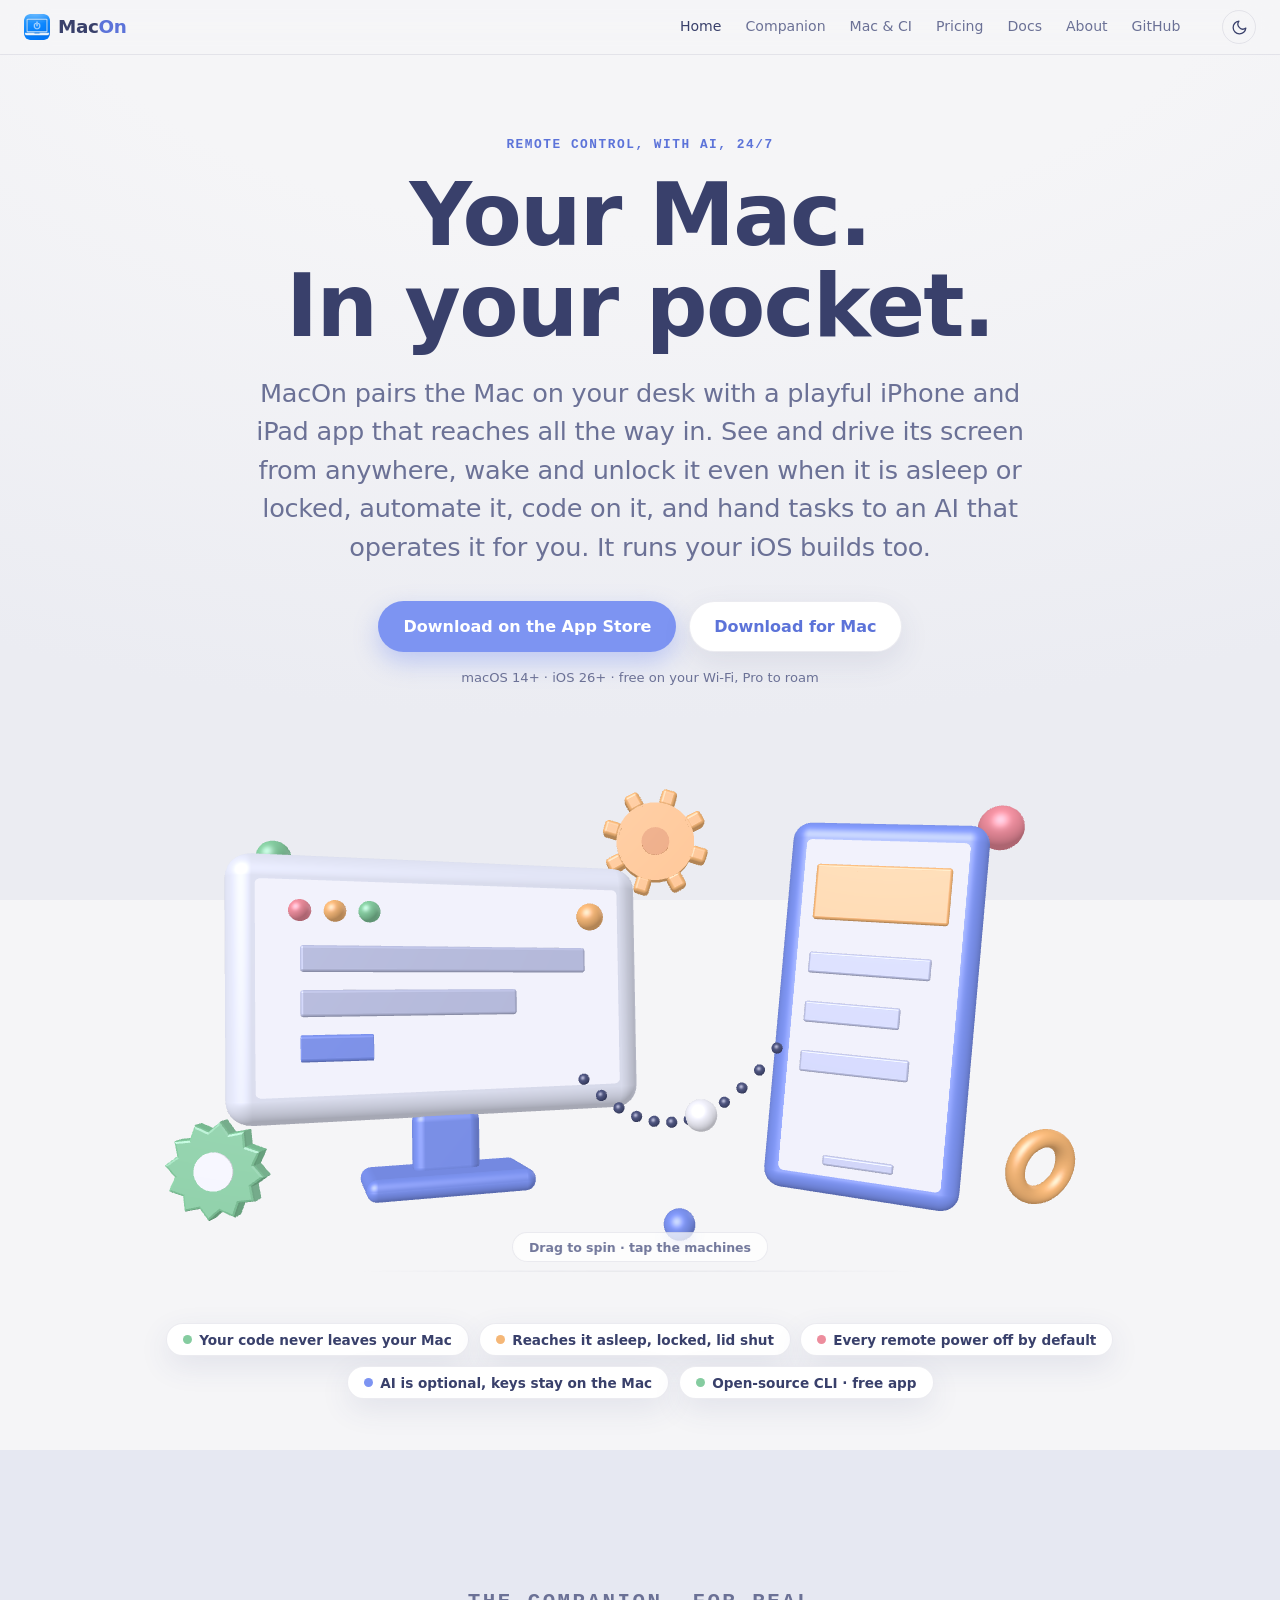
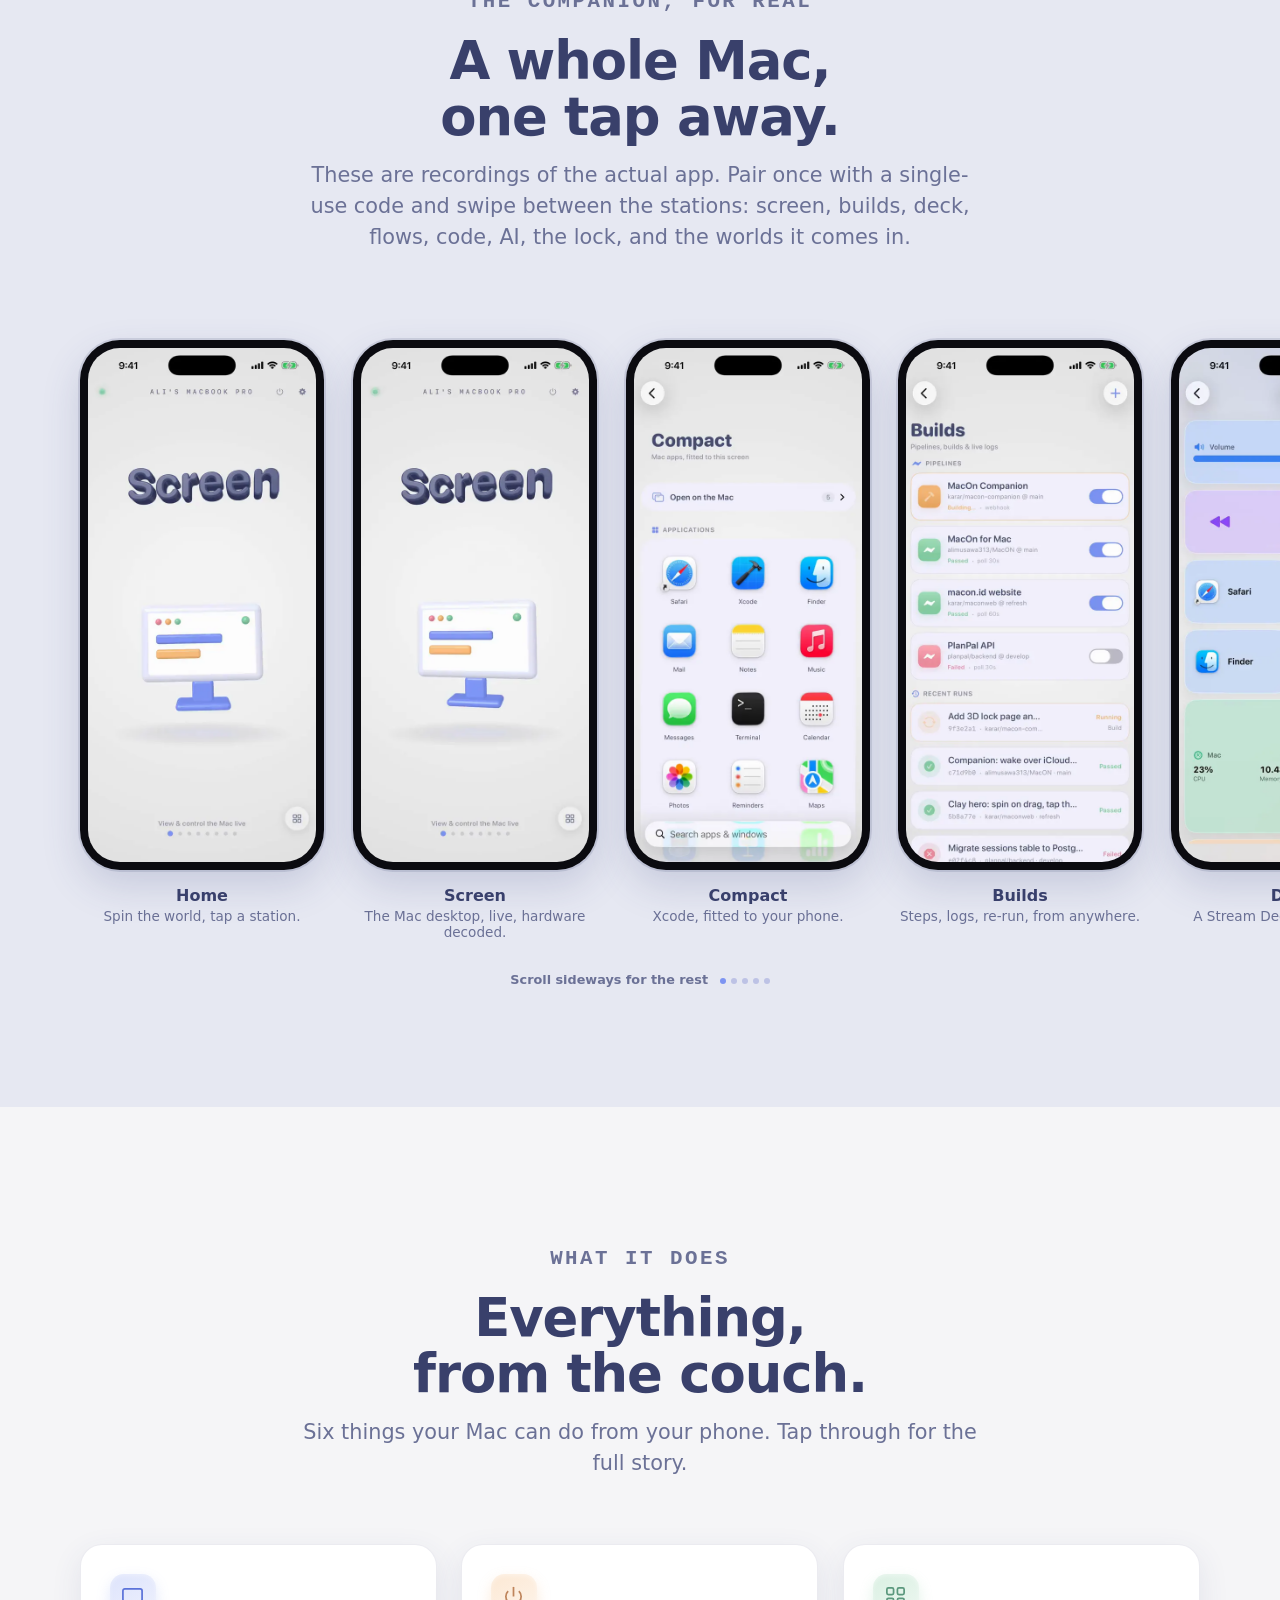
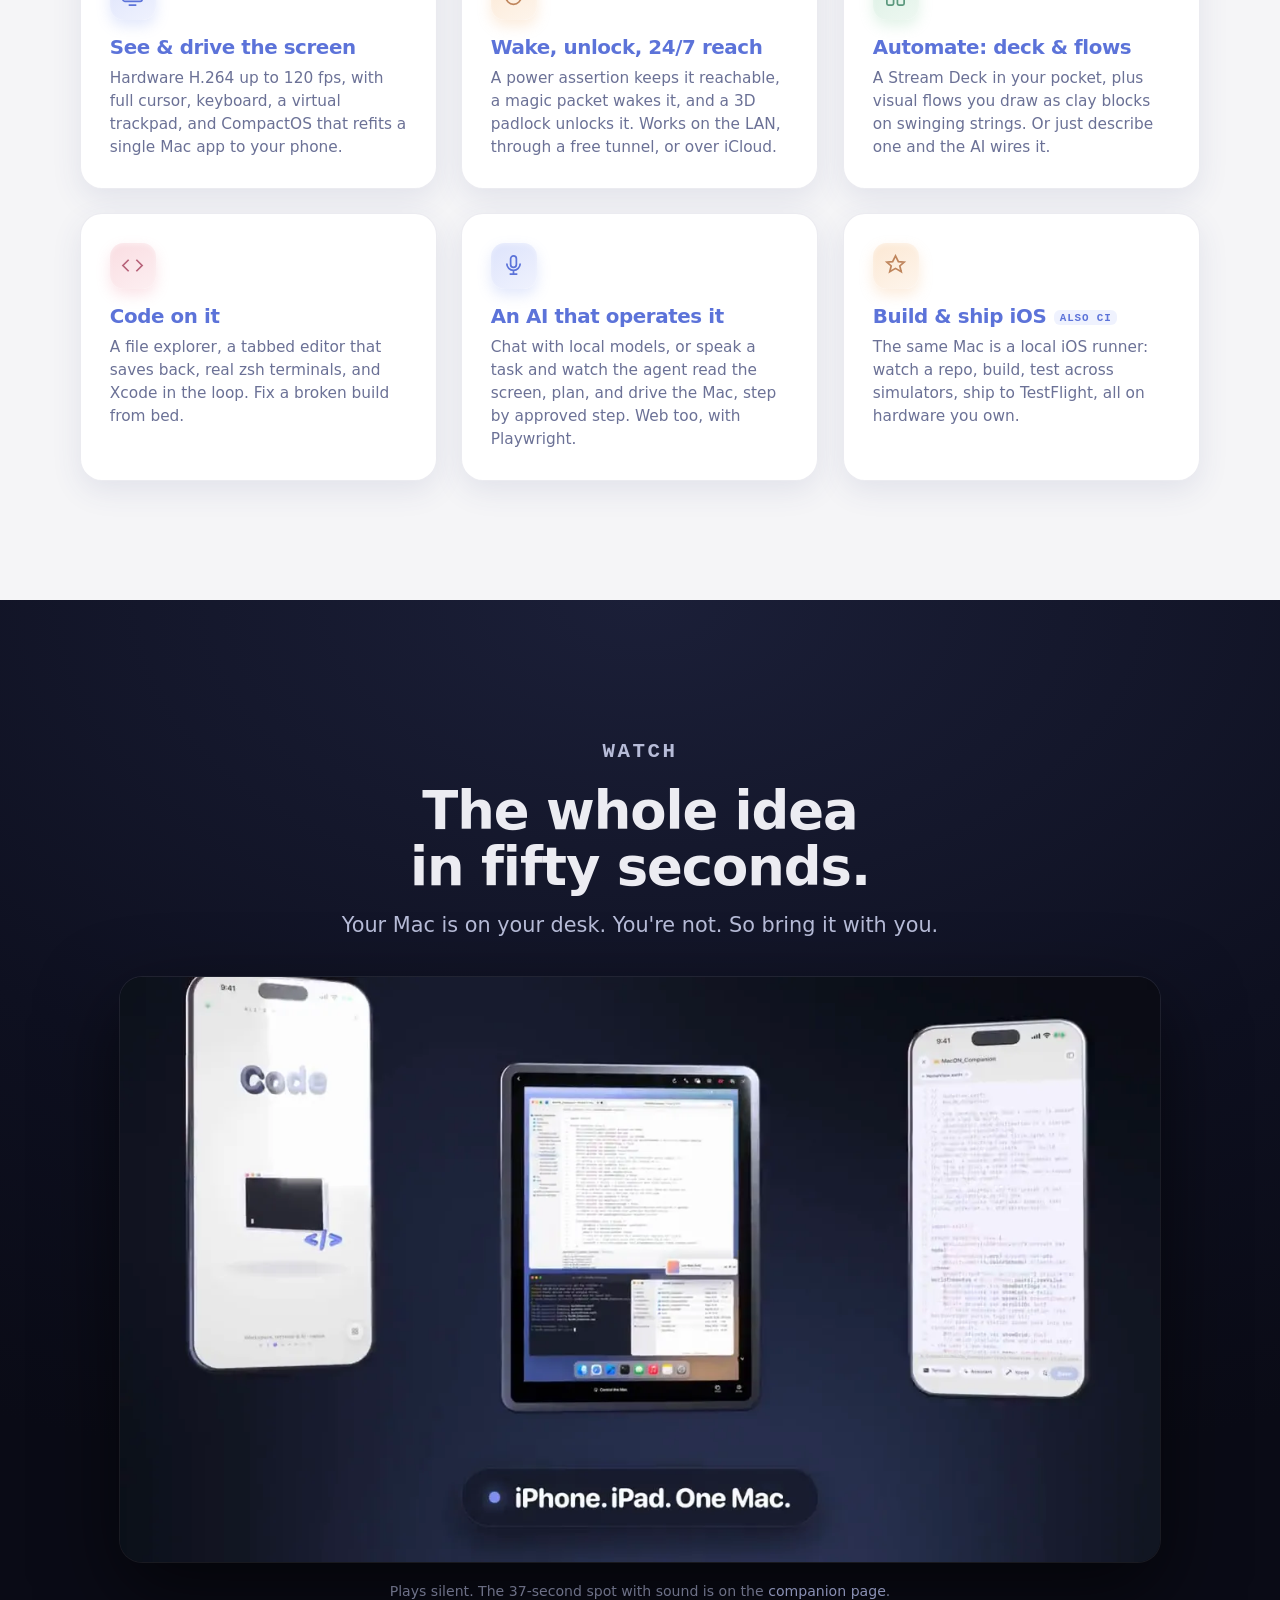
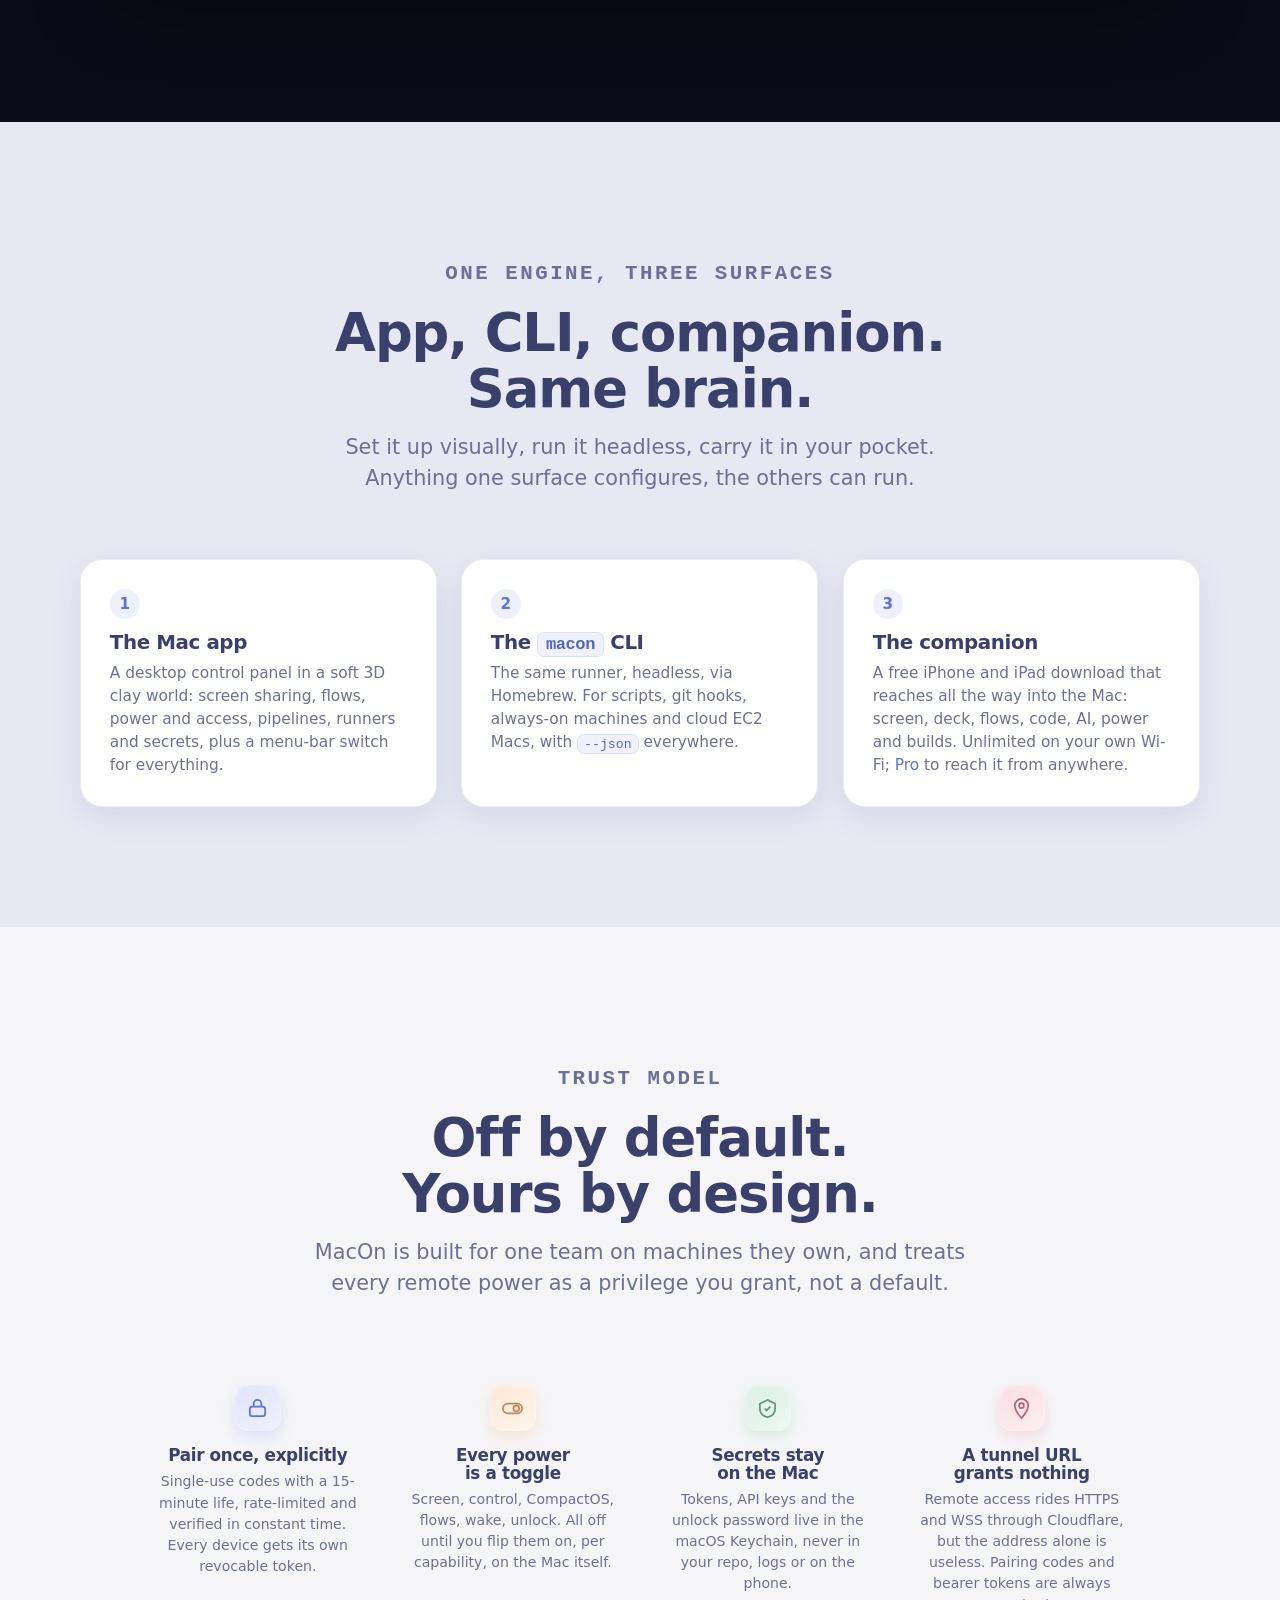
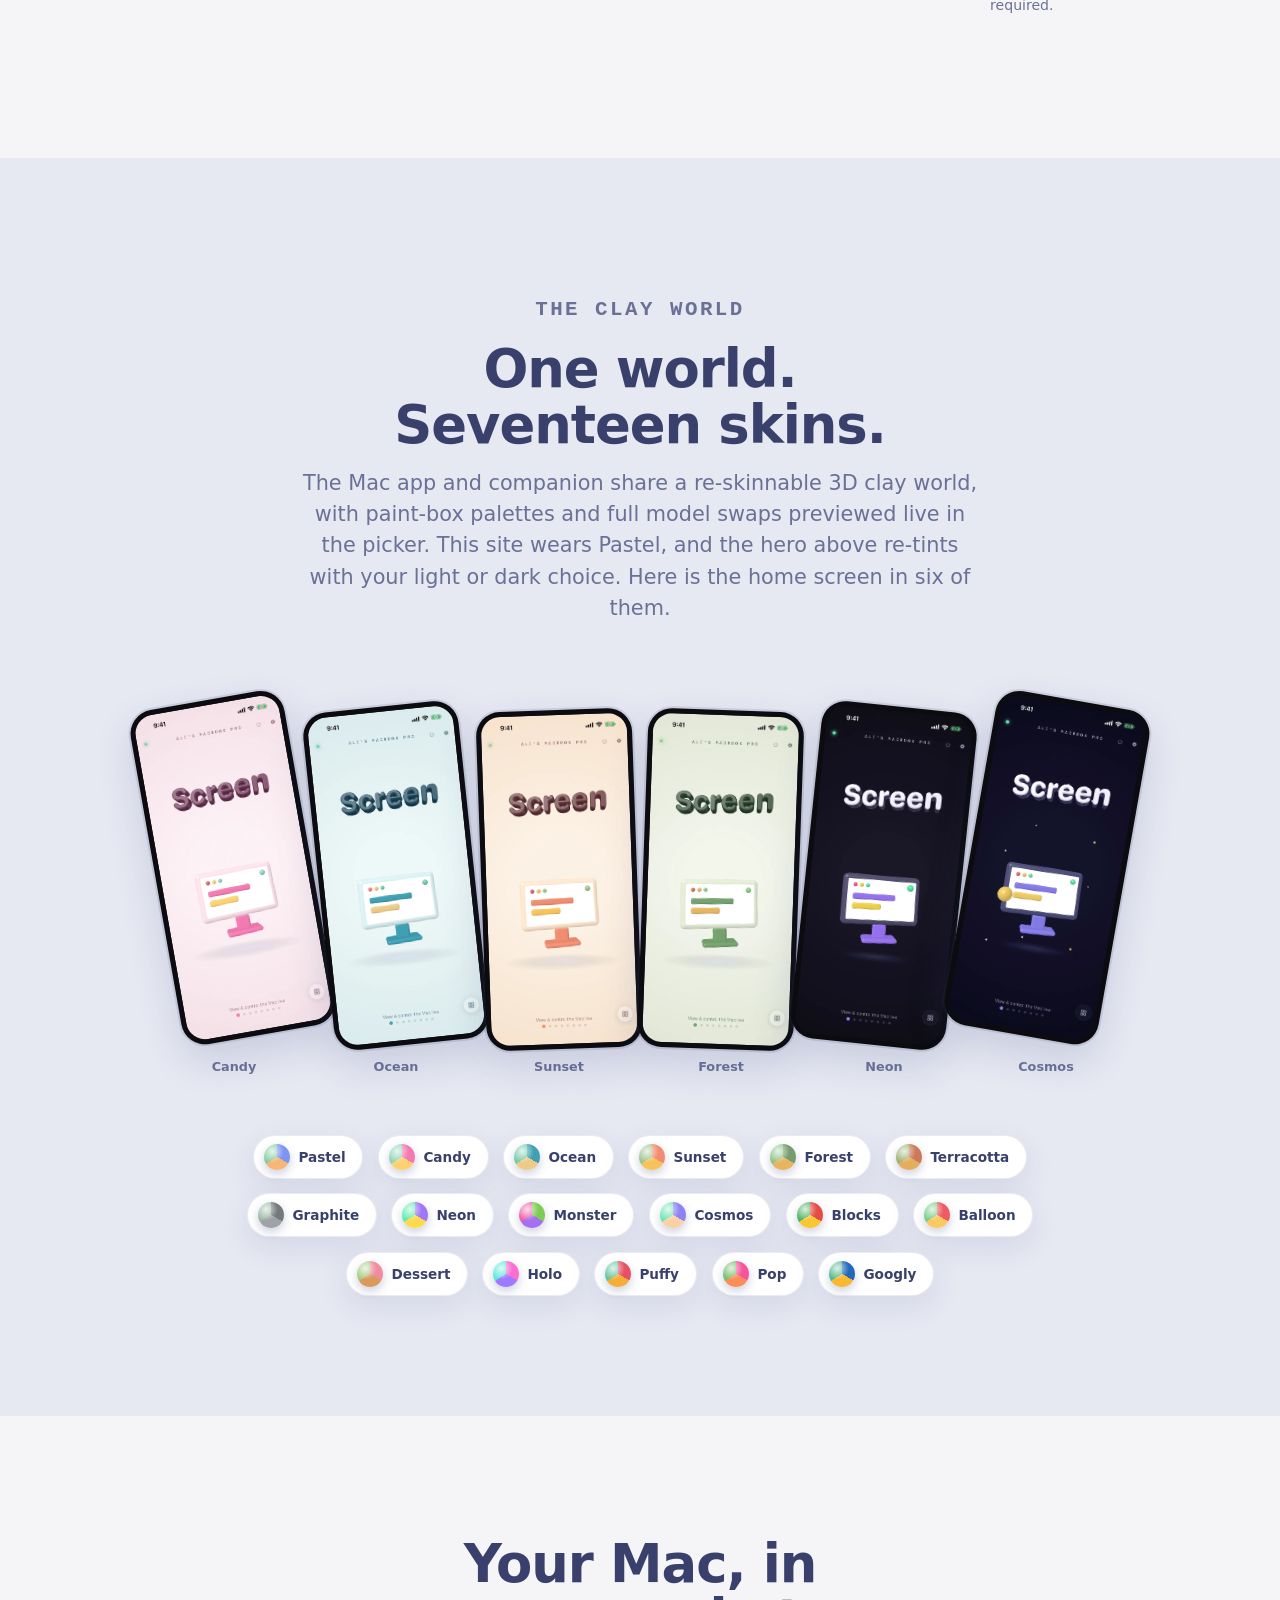
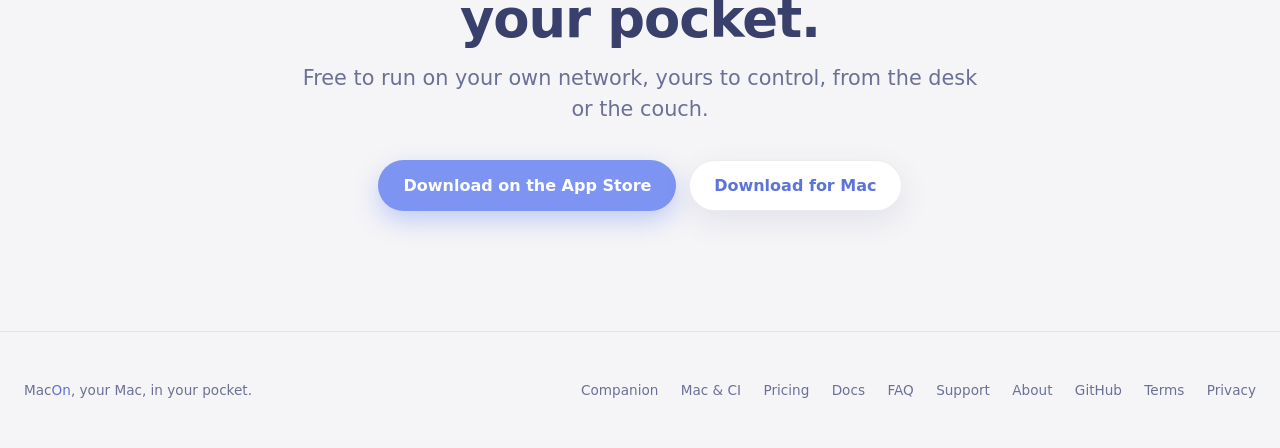
==== commit 44fd0129: "MacOn 1.9.4 on the site" ====
--- a/index.html
+++ b/index.html
@@ -61,7 +61,7 @@
 <!-- Three.js, vendored, no build step, no CDN. -->
 <script type="importmap">{ "imports": { "three": "./js/vendor/three.module.min.js" } }</script>
 <script type="module" src="js/world/hero.js"></script>
-<script type="application/ld+json">{"@context":"https://schema.org","@graph":[{"@type":"WebSite","@id":"https://macon.id/#website","url":"https://macon.id/","name":"MacOn","alternateName":["macon.id","MacOn app","macon"],"inLanguage":"en","description":"MacOn puts your Mac in your pocket: see and drive it from an iPhone or iPad, wake and unlock it, automate it, code on it, let an AI operate it, and run your iOS builds on it.","publisher":{"@id":"https://macon.id/#org"}},{"@type":"Organization","@id":"https://macon.id/#org","name":"MacOn","alternateName":["macon.id","MacOn app","Macon+"],"url":"https://macon.id/","logo":{"@type":"ImageObject","@id":"https://macon.id/#logo","url":"https://macon.id/macon-icon.png","contentUrl":"https://macon.id/macon-icon.png","width":256,"height":256,"caption":"MacOn"},"image":{"@id":"https://macon.id/#logo"},"description":"MacOn makes software that puts your Mac in your pocket: remote control, wake and unlock, automation and a local iOS build runner, driven from an iPhone or iPad.","email":"help@macon.id","founder":{"@id":"https://macon.id/#author"},"sameAs":["https://github.com/alimusawa313/MaconKit","https://www.linkedin.com/company/143584964/","https://www.instagram.com/macon.app","https://www.tiktok.com/@macon.id","https://x.com/macon_id","https://apps.apple.com/app/id6794170681"]},{"@type":"Person","@id":"https://macon.id/#author","name":"Ali Haidar","url":"https://macon.id/about","sameAs":["https://github.com/alimusawa313","https://www.linkedin.com/in/ali-haidar-8484b8208"]},{"@type":"SoftwareApplication","@id":"https://macon.id/#app","name":"MacOn","url":"https://macon.id/","image":"https://macon.id/assets/og-macon.jpg","description":"MacOn is the Mac half of the product: a free Mac app that hosts the server the companion connects to, plus the MIT-licensed open-source macon command line tool. It also runs as a local iOS CI runner.","applicationCategory":"DeveloperApplication","operatingSystem":"macOS 14 or later","softwareVersion":"1.9.3","downloadUrl":"https://macon.id/downloads/MacOn.dmg","offers":{"@type":"Offer","price":"0","priceCurrency":"USD"},"author":{"@id":"https://macon.id/#author"},"sameAs":["https://github.com/alimusawa313/MaconKit"],"publisher":{"@id":"https://macon.id/#org"},"alternateName":["MacOn for Mac","macon CLI"]},{"@type":"MobileApplication","@id":"https://macon.id/#app-ios","name":"Macon+","alternateName":["MacOn companion","MacOn for iPhone and iPad"],"url":"https://macon.id/companion","image":"https://macon.id/assets/og-macon.jpg","screenshot":["https://macon.id/assets/shots/iphone/home.webp","https://macon.id/assets/shots/iphone/screen.webp","https://macon.id/assets/shots/iphone/build-detail.webp","https://macon.id/assets/shots/ipad/screen.webp"],"description":"Macon+ is the iPhone and iPad companion for MacOn. It streams and controls the Mac's screen, wakes and unlocks it, runs a Deck and Flows, gives you a code workspace with real terminals, talks to an AI that can drive the Mac, and monitors builds. Free on your own network, with an optional MacOn Pro upgrade.","applicationCategory":"DeveloperApplication","operatingSystem":"iOS 26 or later; iPadOS 26 or later","installUrl":"https://apps.apple.com/app/id6794170681","softwareRequirements":"Requires the free MacOn app running on a Mac with macOS 14 or later.","offers":{"@type":"Offer","price":"0","priceCurrency":"USD"},"author":{"@id":"https://macon.id/#author"},"publisher":{"@id":"https://macon.id/#org"},"sameAs":["https://apps.apple.com/app/id6794170681"]}]}</script>
+<script type="application/ld+json">{"@context":"https://schema.org","@graph":[{"@type":"WebSite","@id":"https://macon.id/#website","url":"https://macon.id/","name":"MacOn","alternateName":["macon.id","MacOn app","macon"],"inLanguage":"en","description":"MacOn puts your Mac in your pocket: see and drive it from an iPhone or iPad, wake and unlock it, automate it, code on it, let an AI operate it, and run your iOS builds on it.","publisher":{"@id":"https://macon.id/#org"}},{"@type":"Organization","@id":"https://macon.id/#org","name":"MacOn","alternateName":["macon.id","MacOn app","Macon+"],"url":"https://macon.id/","logo":{"@type":"ImageObject","@id":"https://macon.id/#logo","url":"https://macon.id/macon-icon.png","contentUrl":"https://macon.id/macon-icon.png","width":256,"height":256,"caption":"MacOn"},"image":{"@id":"https://macon.id/#logo"},"description":"MacOn makes software that puts your Mac in your pocket: remote control, wake and unlock, automation and a local iOS build runner, driven from an iPhone or iPad.","email":"help@macon.id","founder":{"@id":"https://macon.id/#author"},"sameAs":["https://github.com/alimusawa313/MaconKit","https://www.linkedin.com/company/143584964/","https://www.instagram.com/macon.app","https://www.tiktok.com/@macon.id","https://x.com/macon_id","https://apps.apple.com/app/id6794170681"]},{"@type":"Person","@id":"https://macon.id/#author","name":"Ali Haidar","url":"https://macon.id/about","sameAs":["https://github.com/alimusawa313","https://www.linkedin.com/in/ali-haidar-8484b8208"]},{"@type":"SoftwareApplication","@id":"https://macon.id/#app","name":"MacOn","url":"https://macon.id/","image":"https://macon.id/assets/og-macon.jpg","description":"MacOn is the Mac half of the product: a free Mac app that hosts the server the companion connects to, plus the MIT-licensed open-source macon command line tool. It also runs as a local iOS CI runner.","applicationCategory":"DeveloperApplication","operatingSystem":"macOS 14 or later","softwareVersion":"1.9.4","downloadUrl":"https://macon.id/downloads/MacOn.dmg","offers":{"@type":"Offer","price":"0","priceCurrency":"USD"},"author":{"@id":"https://macon.id/#author"},"sameAs":["https://github.com/alimusawa313/MaconKit"],"publisher":{"@id":"https://macon.id/#org"},"alternateName":["MacOn for Mac","macon CLI"]},{"@type":"MobileApplication","@id":"https://macon.id/#app-ios","name":"Macon+","alternateName":["MacOn companion","MacOn for iPhone and iPad"],"url":"https://macon.id/companion","image":"https://macon.id/assets/og-macon.jpg","screenshot":["https://macon.id/assets/shots/iphone/home.webp","https://macon.id/assets/shots/iphone/screen.webp","https://macon.id/assets/shots/iphone/build-detail.webp","https://macon.id/assets/shots/ipad/screen.webp"],"description":"Macon+ is the iPhone and iPad companion for MacOn. It streams and controls the Mac's screen, wakes and unlocks it, runs a Deck and Flows, gives you a code workspace with real terminals, talks to an AI that can drive the Mac, and monitors builds. Free on your own network, with an optional MacOn Pro upgrade.","applicationCategory":"DeveloperApplication","operatingSystem":"iOS 26 or later; iPadOS 26 or later","installUrl":"https://apps.apple.com/app/id6794170681","softwareRequirements":"Requires the free MacOn app running on a Mac with macOS 14 or later.","offers":{"@type":"Offer","price":"0","priceCurrency":"USD"},"author":{"@id":"https://macon.id/#author"},"publisher":{"@id":"https://macon.id/#org"},"sameAs":["https://apps.apple.com/app/id6794170681"]}]}</script>
 </head>
 <body>
 
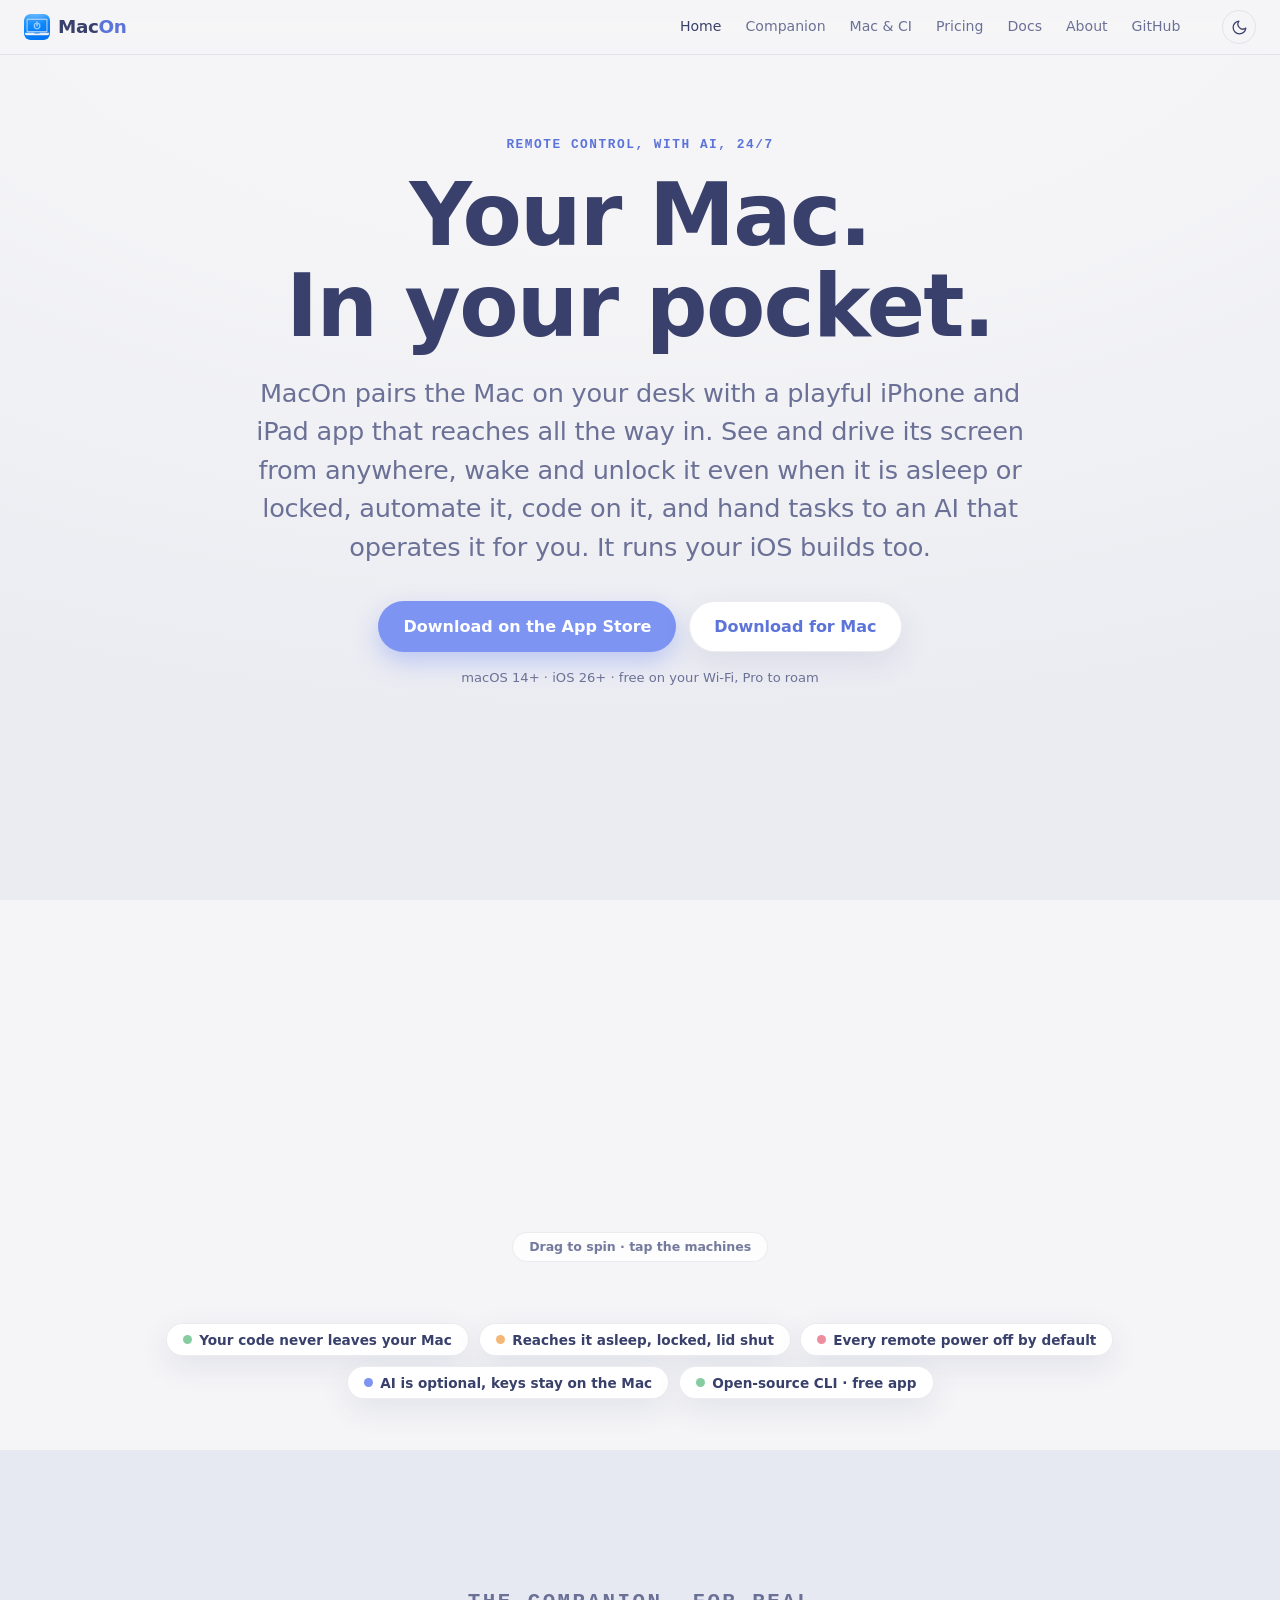
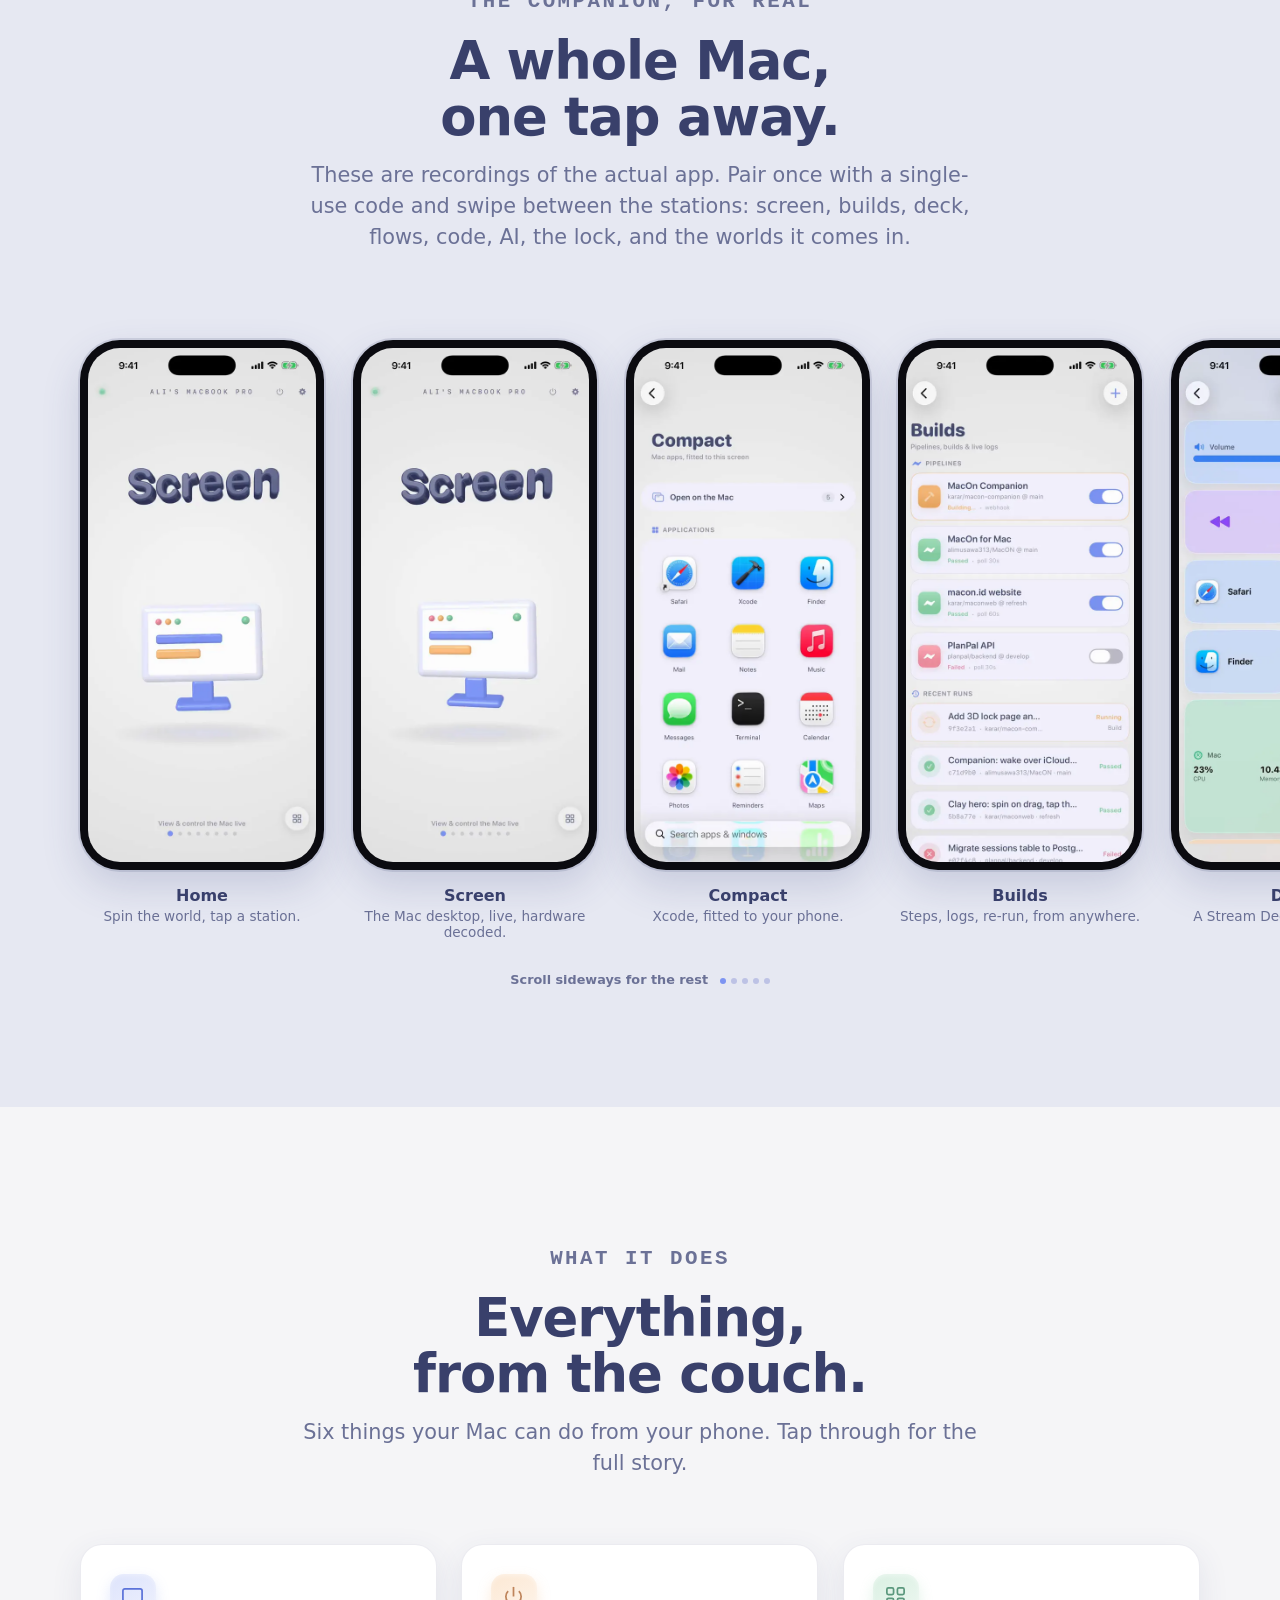
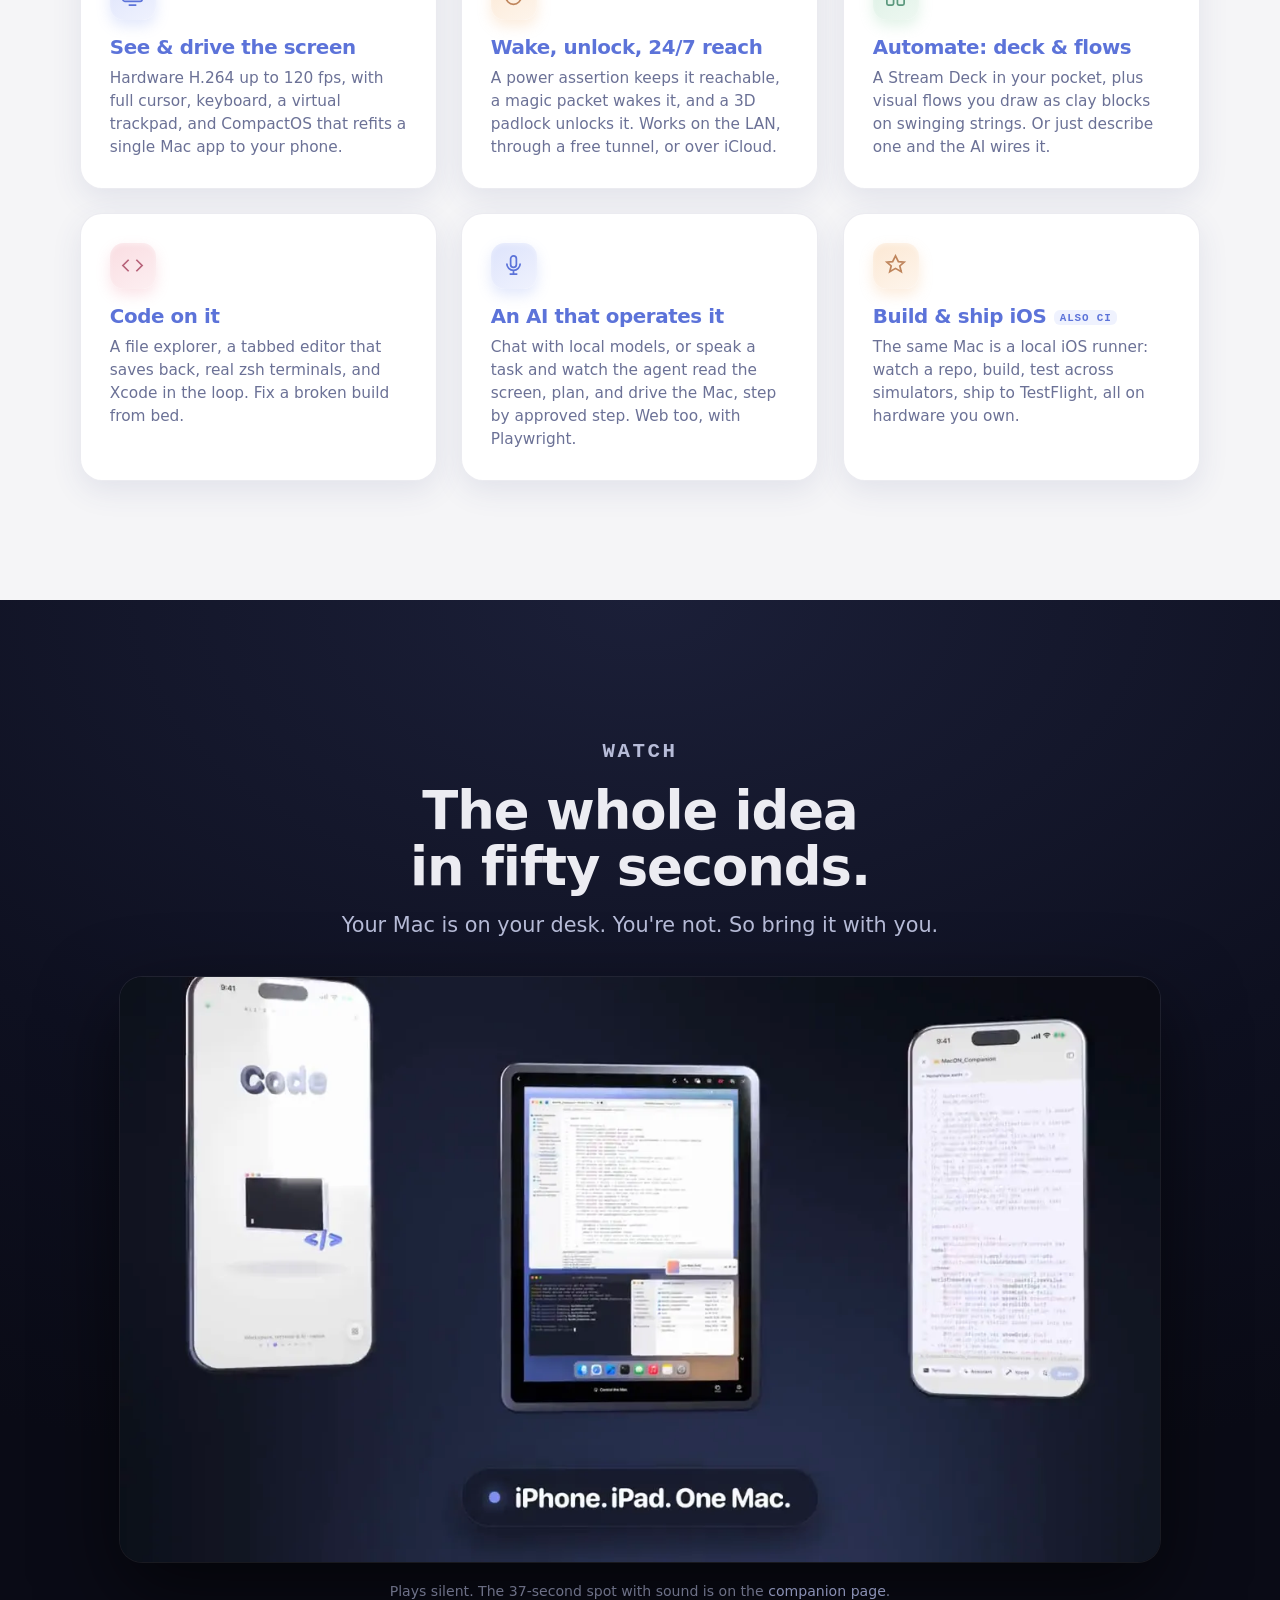
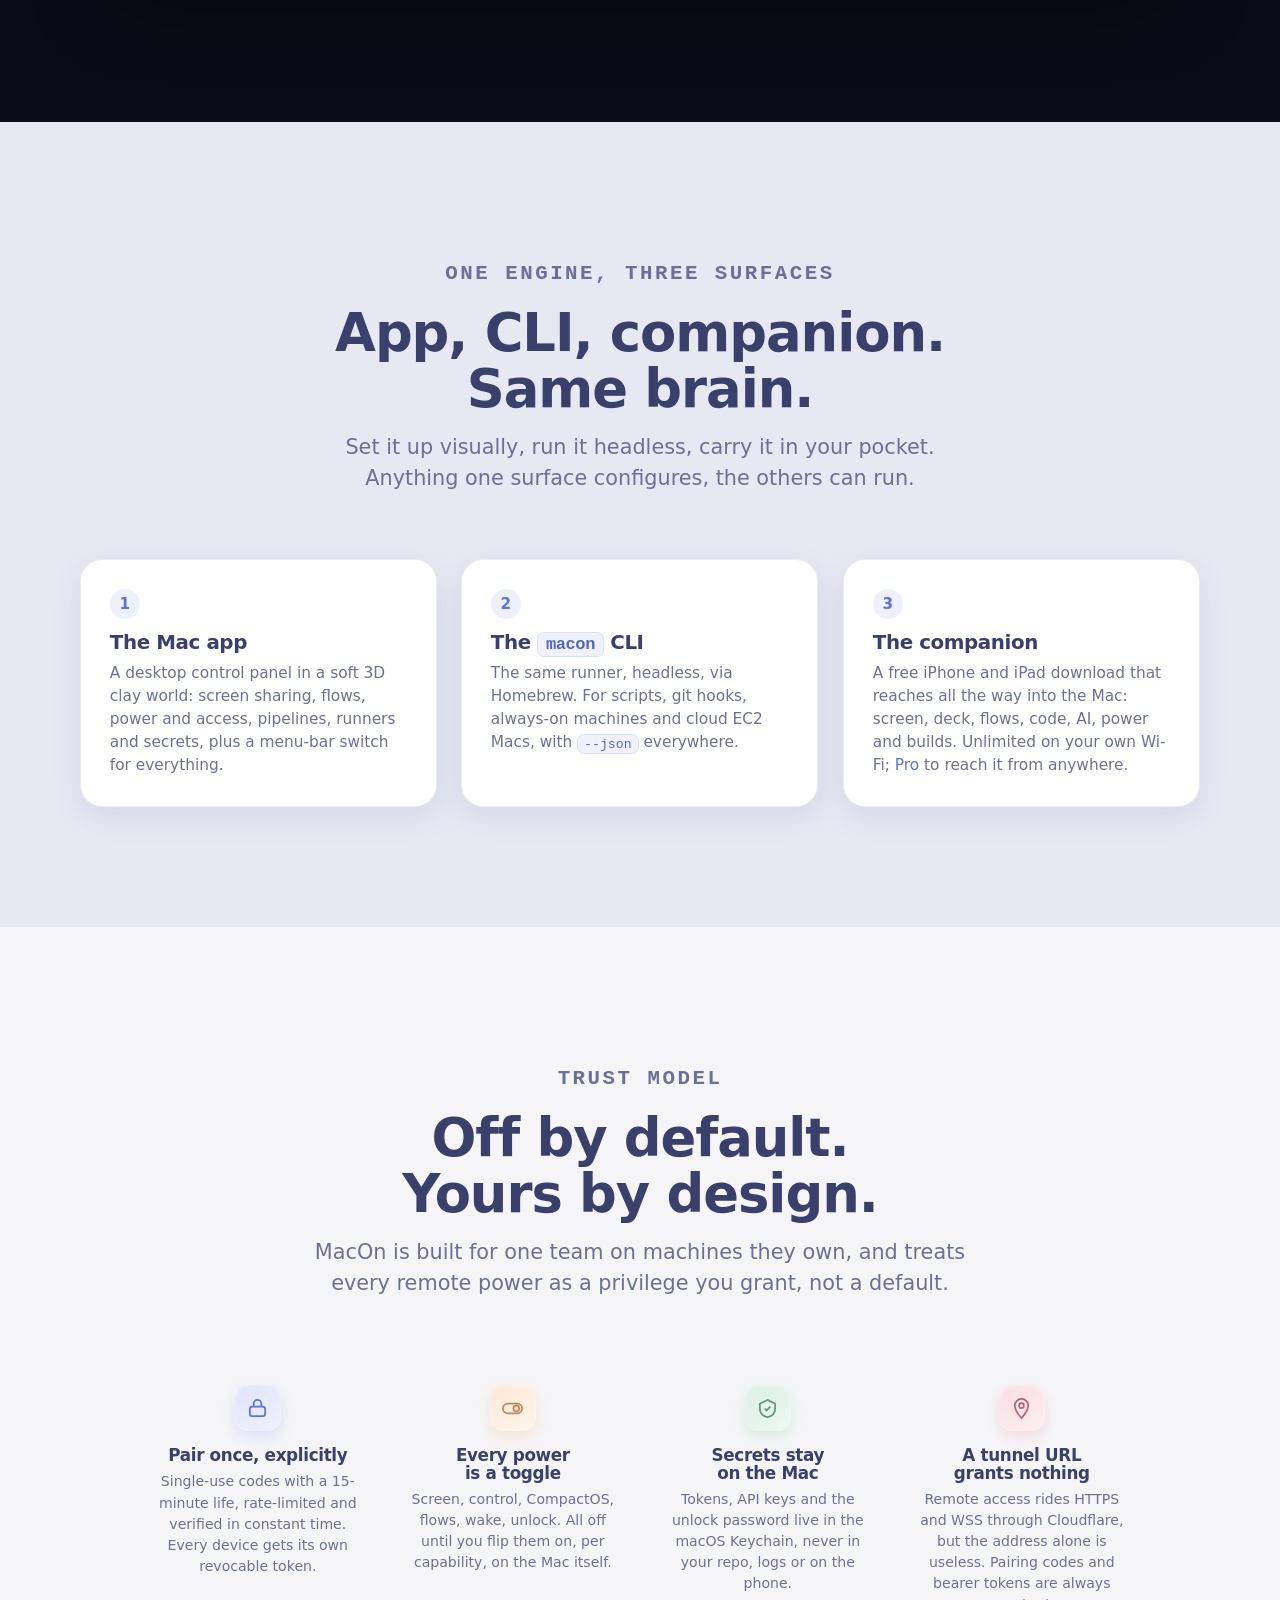
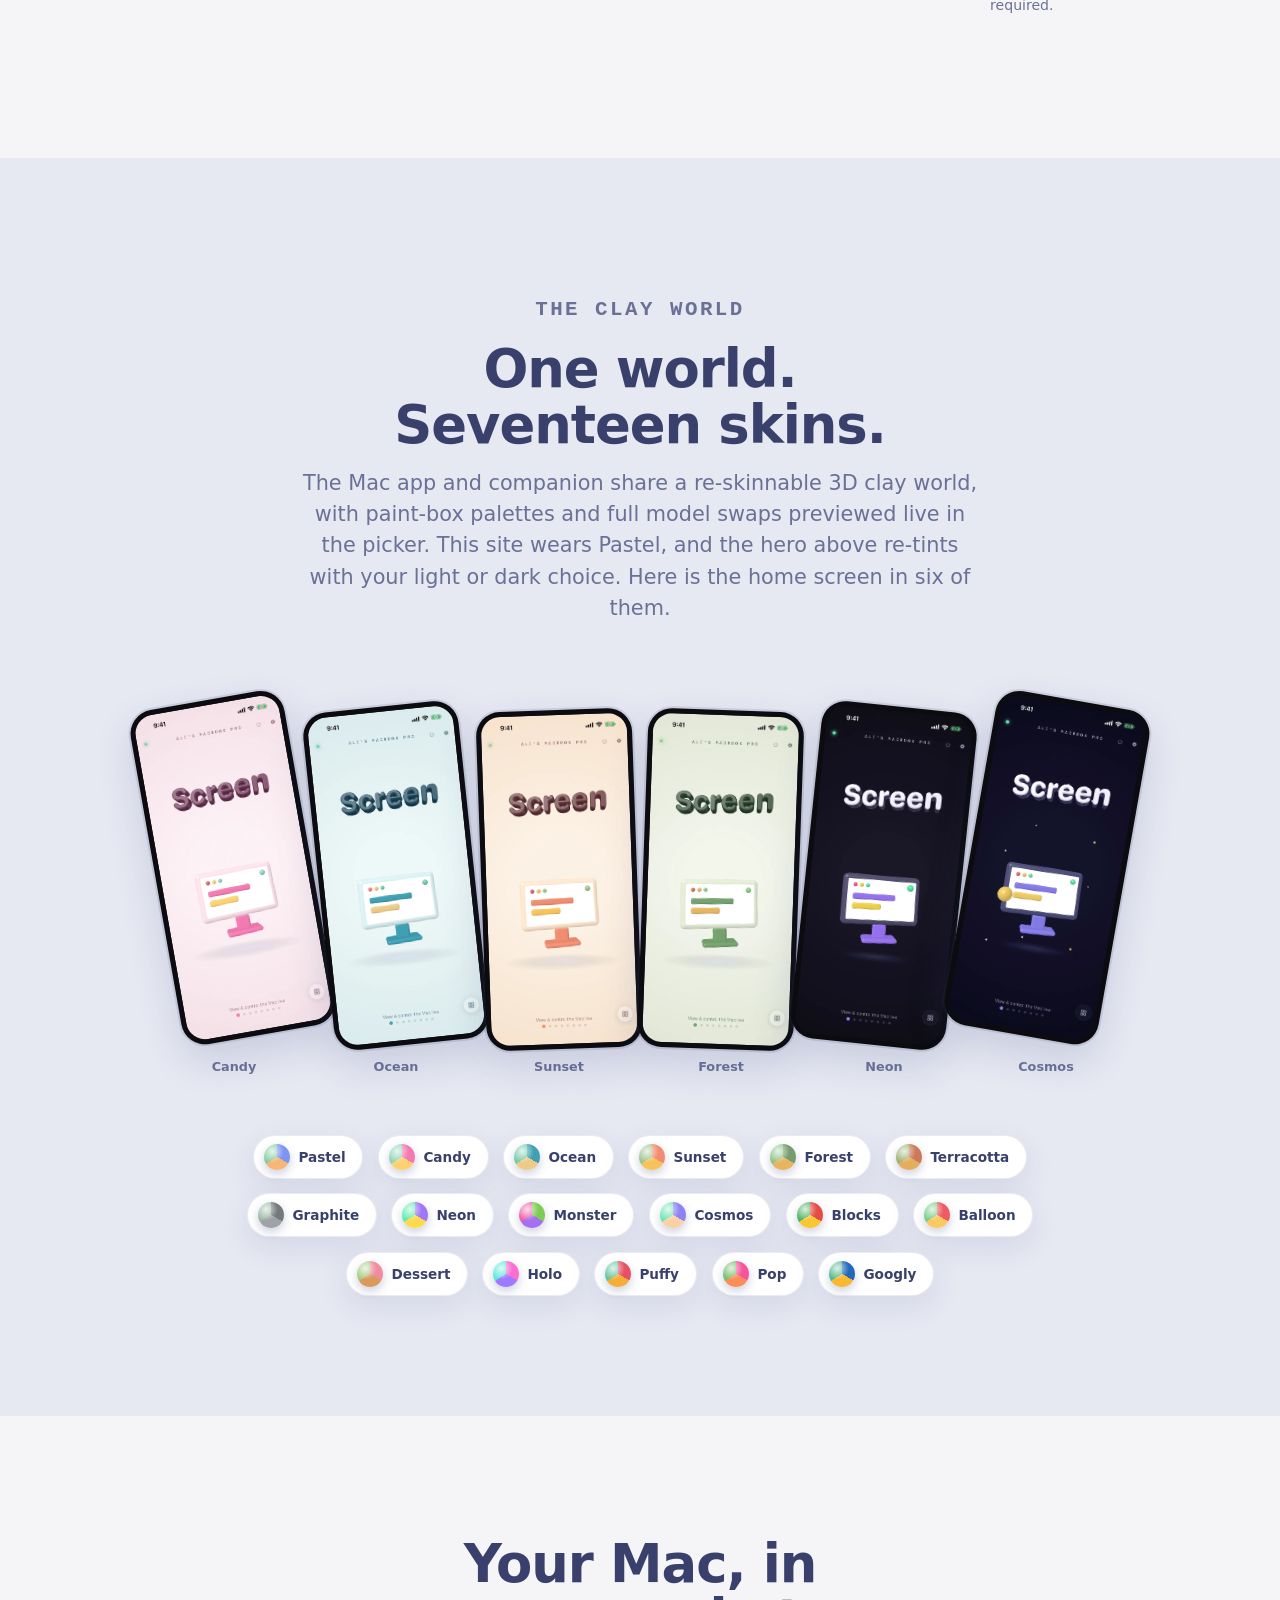
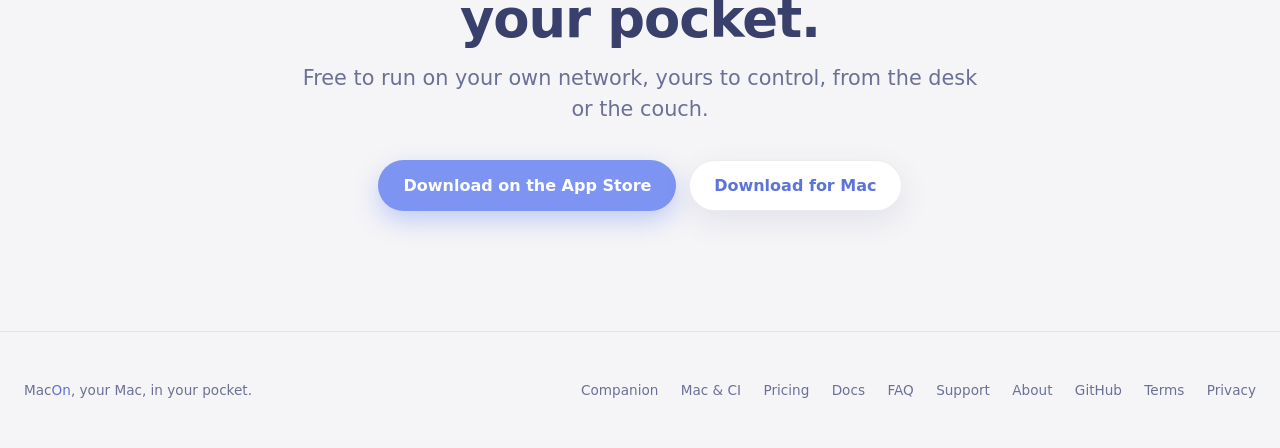
==== commit 97b6b12d: "MacOn 1.10.0 on the site Co-Authored-By: Claude Opus 5 (1M context) <noreply@anthropic.com>" ====
--- a/index.html
+++ b/index.html
@@ -61,7 +61,7 @@
 <!-- Three.js, vendored, no build step, no CDN. -->
 <script type="importmap">{ "imports": { "three": "./js/vendor/three.module.min.js" } }</script>
 <script type="module" src="js/world/hero.js"></script>
-<script type="application/ld+json">{"@context":"https://schema.org","@graph":[{"@type":"WebSite","@id":"https://macon.id/#website","url":"https://macon.id/","name":"MacOn","alternateName":["macon.id","MacOn app","macon"],"inLanguage":"en","description":"MacOn puts your Mac in your pocket: see and drive it from an iPhone or iPad, wake and unlock it, automate it, code on it, let an AI operate it, and run your iOS builds on it.","publisher":{"@id":"https://macon.id/#org"}},{"@type":"Organization","@id":"https://macon.id/#org","name":"MacOn","alternateName":["macon.id","MacOn app","Macon+"],"url":"https://macon.id/","logo":{"@type":"ImageObject","@id":"https://macon.id/#logo","url":"https://macon.id/macon-icon.png","contentUrl":"https://macon.id/macon-icon.png","width":256,"height":256,"caption":"MacOn"},"image":{"@id":"https://macon.id/#logo"},"description":"MacOn makes software that puts your Mac in your pocket: remote control, wake and unlock, automation and a local iOS build runner, driven from an iPhone or iPad.","email":"help@macon.id","founder":{"@id":"https://macon.id/#author"},"sameAs":["https://github.com/alimusawa313/MaconKit","https://www.linkedin.com/company/143584964/","https://www.instagram.com/macon.app","https://www.tiktok.com/@macon.id","https://x.com/macon_id","https://apps.apple.com/app/id6794170681"]},{"@type":"Person","@id":"https://macon.id/#author","name":"Ali Haidar","url":"https://macon.id/about","sameAs":["https://github.com/alimusawa313","https://www.linkedin.com/in/ali-haidar-8484b8208"]},{"@type":"SoftwareApplication","@id":"https://macon.id/#app","name":"MacOn","url":"https://macon.id/","image":"https://macon.id/assets/og-macon.jpg","description":"MacOn is the Mac half of the product: a free Mac app that hosts the server the companion connects to, plus the MIT-licensed open-source macon command line tool. It also runs as a local iOS CI runner.","applicationCategory":"DeveloperApplication","operatingSystem":"macOS 14 or later","softwareVersion":"1.9.4","downloadUrl":"https://macon.id/downloads/MacOn.dmg","offers":{"@type":"Offer","price":"0","priceCurrency":"USD"},"author":{"@id":"https://macon.id/#author"},"sameAs":["https://github.com/alimusawa313/MaconKit"],"publisher":{"@id":"https://macon.id/#org"},"alternateName":["MacOn for Mac","macon CLI"]},{"@type":"MobileApplication","@id":"https://macon.id/#app-ios","name":"Macon+","alternateName":["MacOn companion","MacOn for iPhone and iPad"],"url":"https://macon.id/companion","image":"https://macon.id/assets/og-macon.jpg","screenshot":["https://macon.id/assets/shots/iphone/home.webp","https://macon.id/assets/shots/iphone/screen.webp","https://macon.id/assets/shots/iphone/build-detail.webp","https://macon.id/assets/shots/ipad/screen.webp"],"description":"Macon+ is the iPhone and iPad companion for MacOn. It streams and controls the Mac's screen, wakes and unlocks it, runs a Deck and Flows, gives you a code workspace with real terminals, talks to an AI that can drive the Mac, and monitors builds. Free on your own network, with an optional MacOn Pro upgrade.","applicationCategory":"DeveloperApplication","operatingSystem":"iOS 26 or later; iPadOS 26 or later","installUrl":"https://apps.apple.com/app/id6794170681","softwareRequirements":"Requires the free MacOn app running on a Mac with macOS 14 or later.","offers":{"@type":"Offer","price":"0","priceCurrency":"USD"},"author":{"@id":"https://macon.id/#author"},"publisher":{"@id":"https://macon.id/#org"},"sameAs":["https://apps.apple.com/app/id6794170681"]}]}</script>
+<script type="application/ld+json">{"@context":"https://schema.org","@graph":[{"@type":"WebSite","@id":"https://macon.id/#website","url":"https://macon.id/","name":"MacOn","alternateName":["macon.id","MacOn app","macon"],"inLanguage":"en","description":"MacOn puts your Mac in your pocket: see and drive it from an iPhone or iPad, wake and unlock it, automate it, code on it, let an AI operate it, and run your iOS builds on it.","publisher":{"@id":"https://macon.id/#org"}},{"@type":"Organization","@id":"https://macon.id/#org","name":"MacOn","alternateName":["macon.id","MacOn app","Macon+"],"url":"https://macon.id/","logo":{"@type":"ImageObject","@id":"https://macon.id/#logo","url":"https://macon.id/macon-icon.png","contentUrl":"https://macon.id/macon-icon.png","width":256,"height":256,"caption":"MacOn"},"image":{"@id":"https://macon.id/#logo"},"description":"MacOn makes software that puts your Mac in your pocket: remote control, wake and unlock, automation and a local iOS build runner, driven from an iPhone or iPad.","email":"help@macon.id","founder":{"@id":"https://macon.id/#author"},"sameAs":["https://github.com/alimusawa313/MaconKit","https://www.linkedin.com/company/143584964/","https://www.instagram.com/macon.app","https://www.tiktok.com/@macon.id","https://x.com/macon_id","https://apps.apple.com/app/id6794170681"]},{"@type":"Person","@id":"https://macon.id/#author","name":"Ali Haidar","url":"https://macon.id/about","sameAs":["https://github.com/alimusawa313","https://www.linkedin.com/in/ali-haidar-8484b8208"]},{"@type":"SoftwareApplication","@id":"https://macon.id/#app","name":"MacOn","url":"https://macon.id/","image":"https://macon.id/assets/og-macon.jpg","description":"MacOn is the Mac half of the product: a free Mac app that hosts the server the companion connects to, plus the MIT-licensed open-source macon command line tool. It also runs as a local iOS CI runner.","applicationCategory":"DeveloperApplication","operatingSystem":"macOS 14 or later","softwareVersion":"1.10.0","downloadUrl":"https://macon.id/downloads/MacOn.dmg","offers":{"@type":"Offer","price":"0","priceCurrency":"USD"},"author":{"@id":"https://macon.id/#author"},"sameAs":["https://github.com/alimusawa313/MaconKit"],"publisher":{"@id":"https://macon.id/#org"},"alternateName":["MacOn for Mac","macon CLI"]},{"@type":"MobileApplication","@id":"https://macon.id/#app-ios","name":"Macon+","alternateName":["MacOn companion","MacOn for iPhone and iPad"],"url":"https://macon.id/companion","image":"https://macon.id/assets/og-macon.jpg","screenshot":["https://macon.id/assets/shots/iphone/home.webp","https://macon.id/assets/shots/iphone/screen.webp","https://macon.id/assets/shots/iphone/build-detail.webp","https://macon.id/assets/shots/ipad/screen.webp"],"description":"Macon+ is the iPhone and iPad companion for MacOn. It streams and controls the Mac's screen, wakes and unlocks it, runs a Deck and Flows, gives you a code workspace with real terminals, talks to an AI that can drive the Mac, and monitors builds. Free on your own network, with an optional MacOn Pro upgrade.","applicationCategory":"DeveloperApplication","operatingSystem":"iOS 26 or later; iPadOS 26 or later","installUrl":"https://apps.apple.com/app/id6794170681","softwareRequirements":"Requires the free MacOn app running on a Mac with macOS 14 or later.","offers":{"@type":"Offer","price":"0","priceCurrency":"USD"},"author":{"@id":"https://macon.id/#author"},"publisher":{"@id":"https://macon.id/#org"},"sameAs":["https://apps.apple.com/app/id6794170681"]}]}</script>
 </head>
 <body>
 
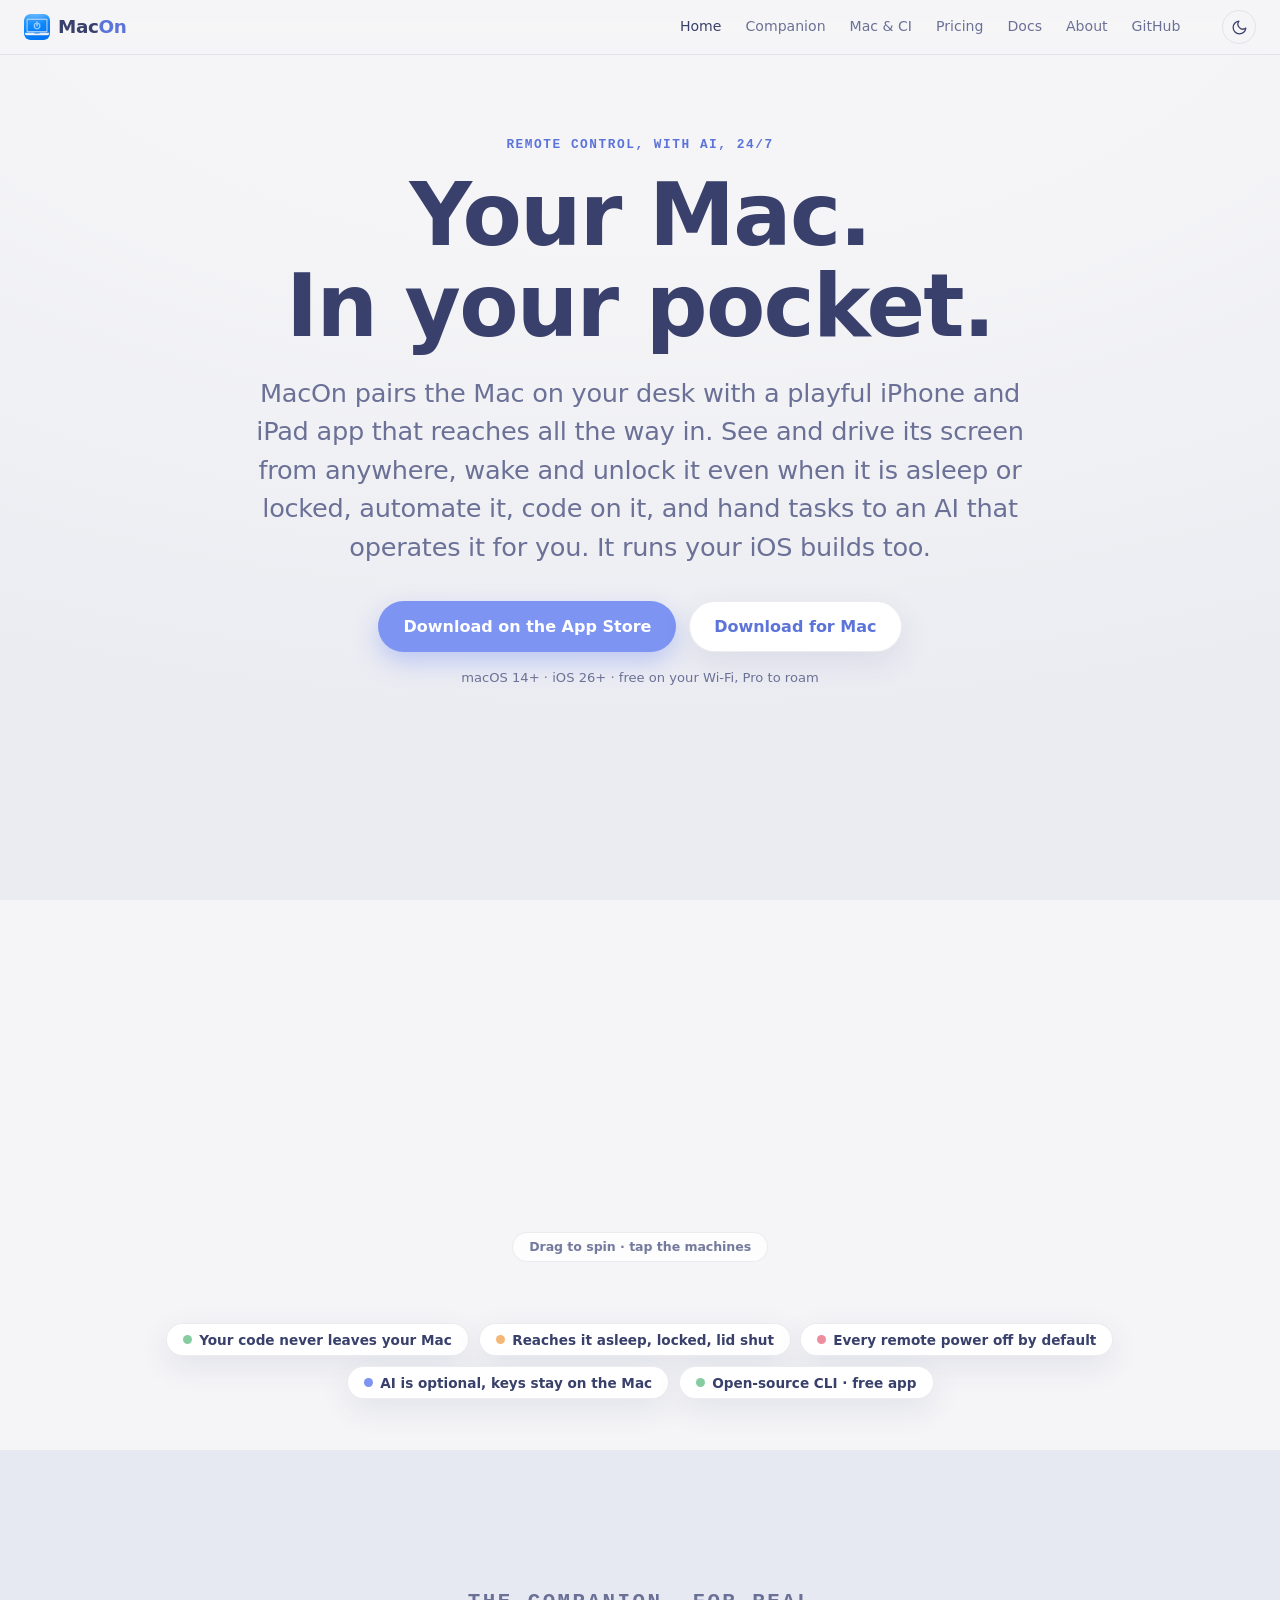
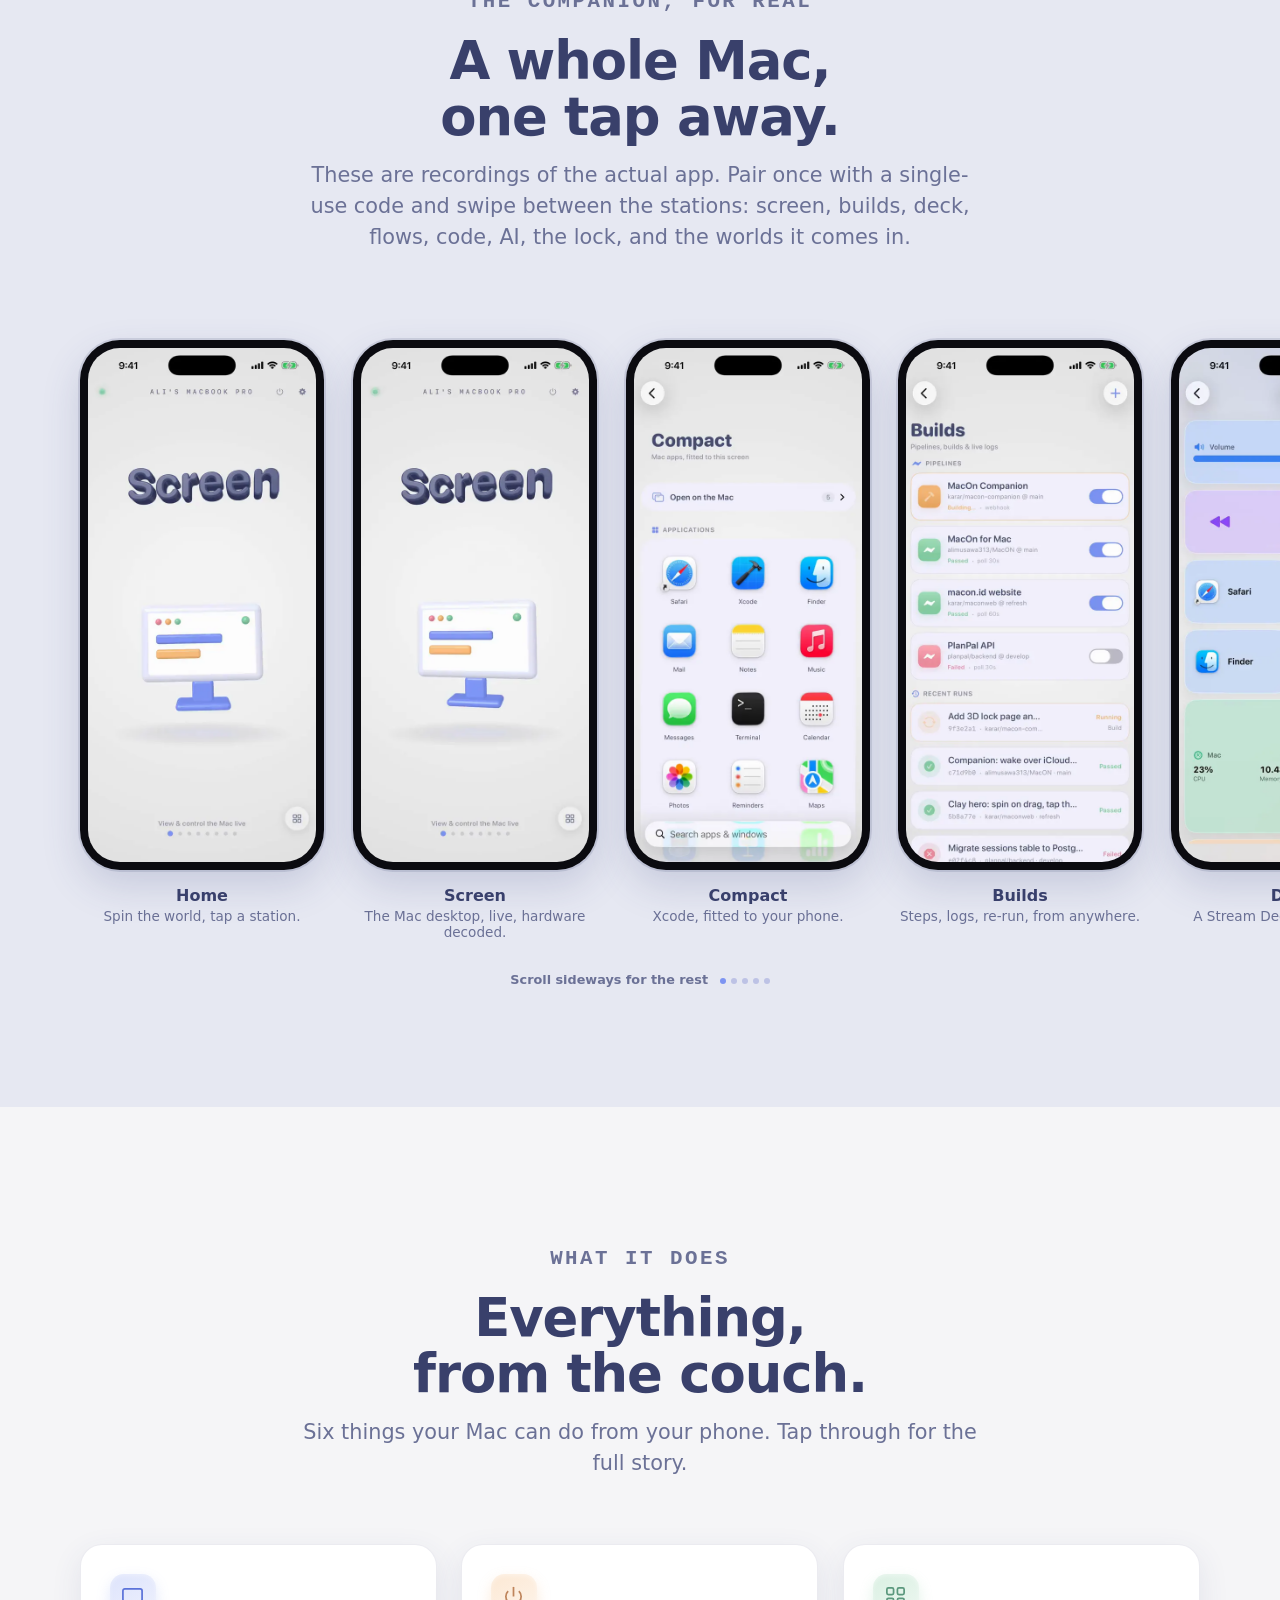
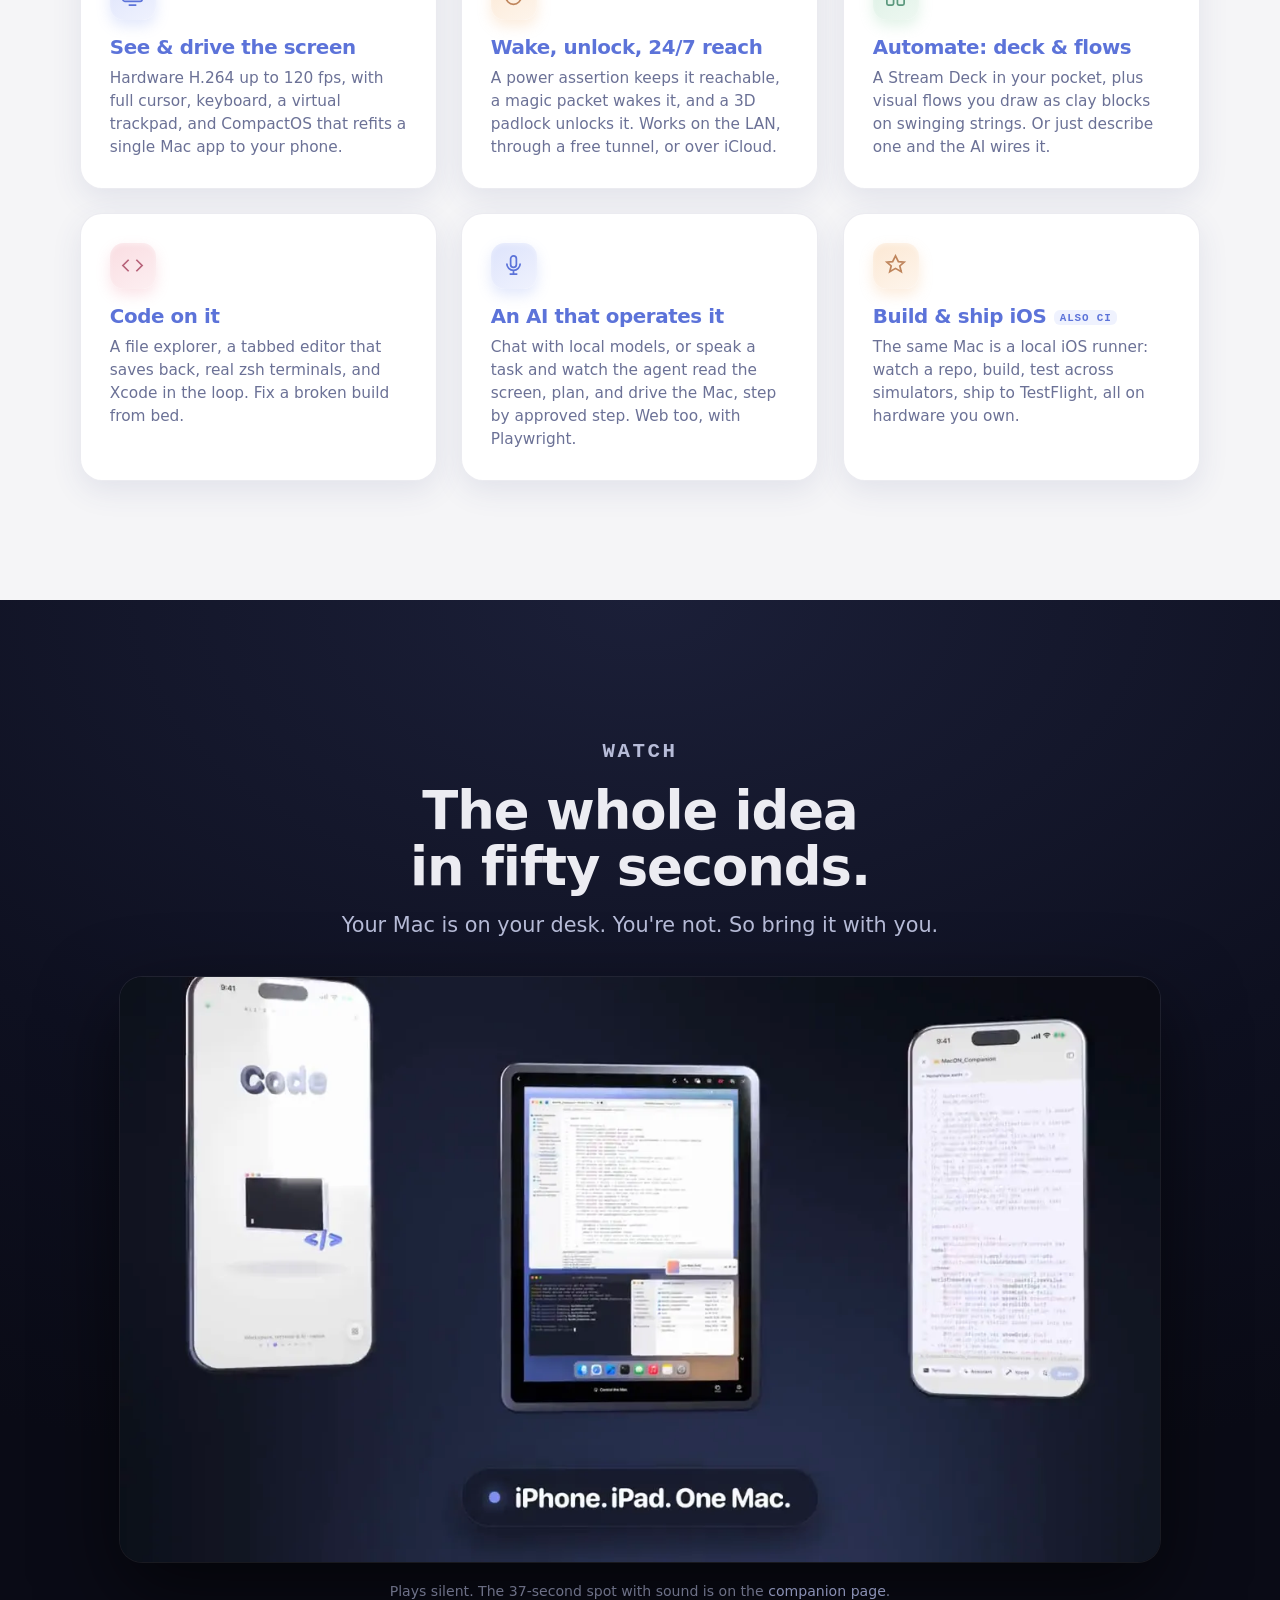
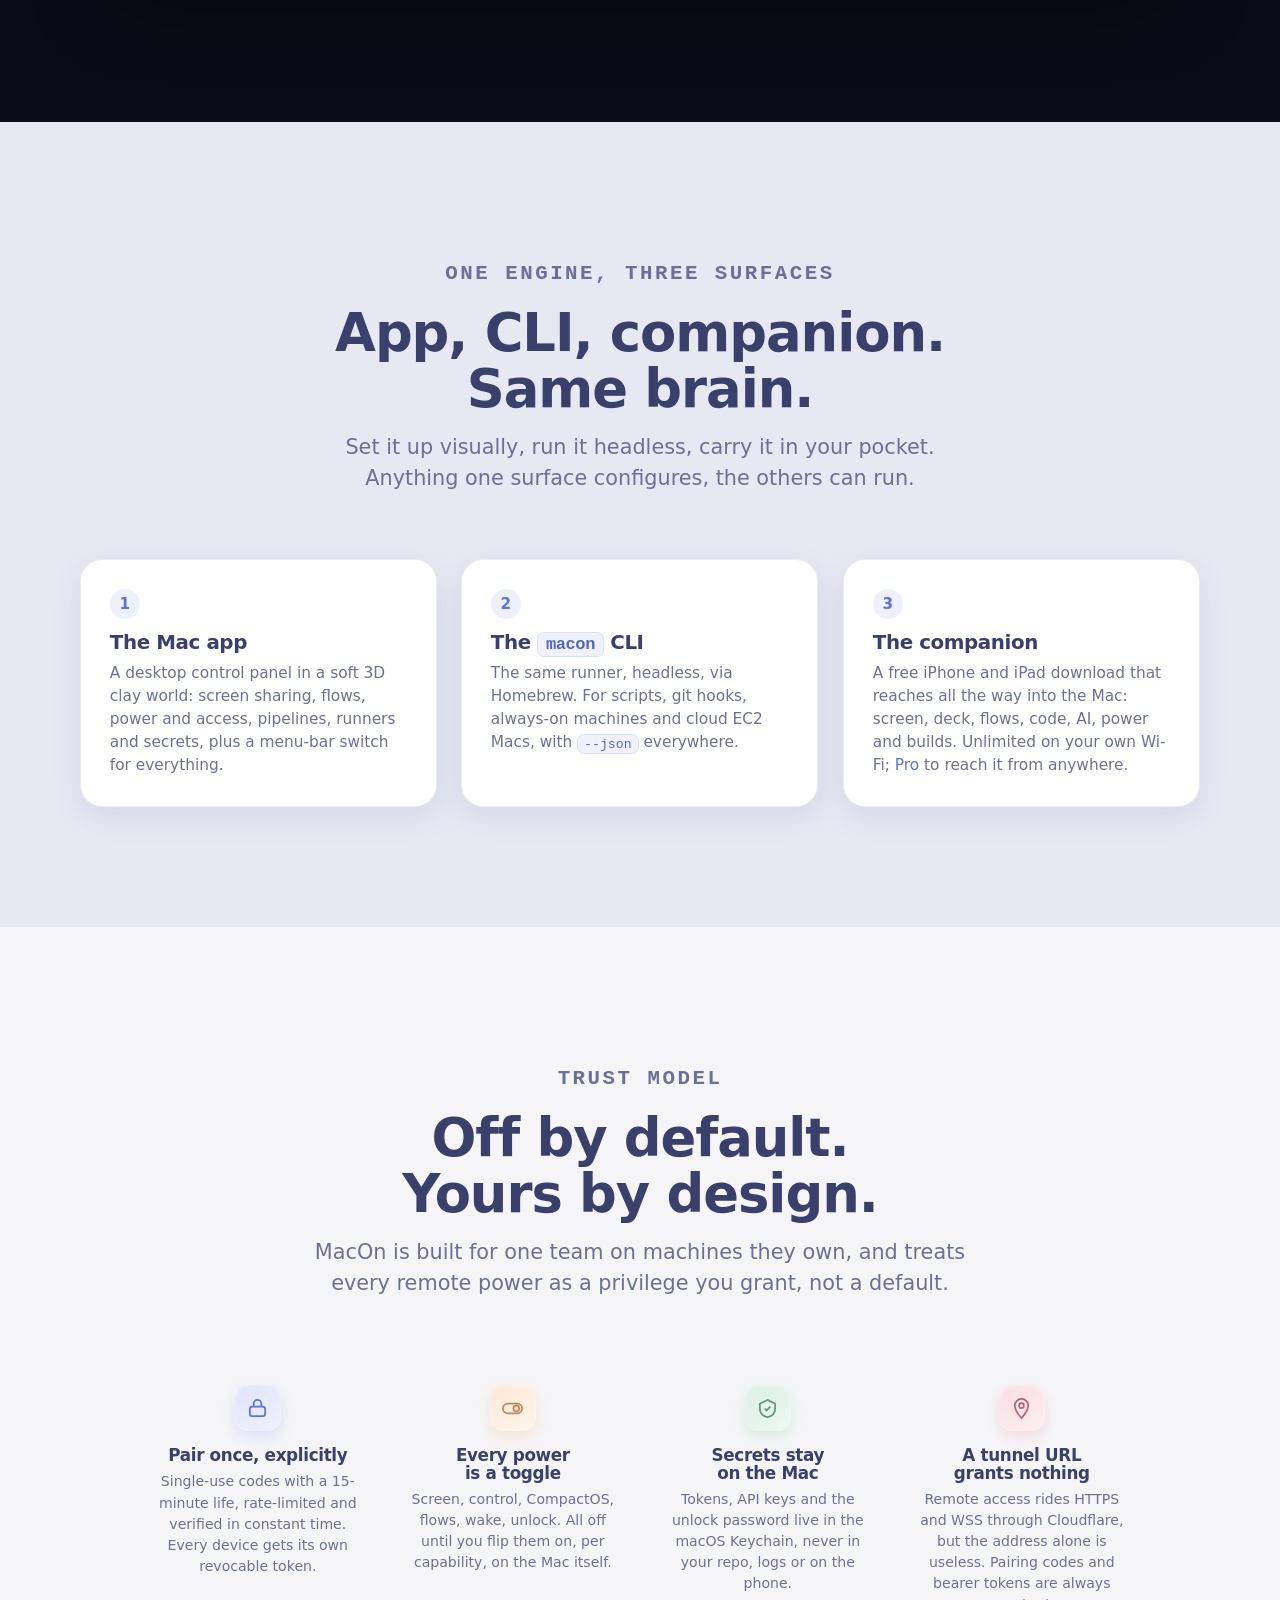
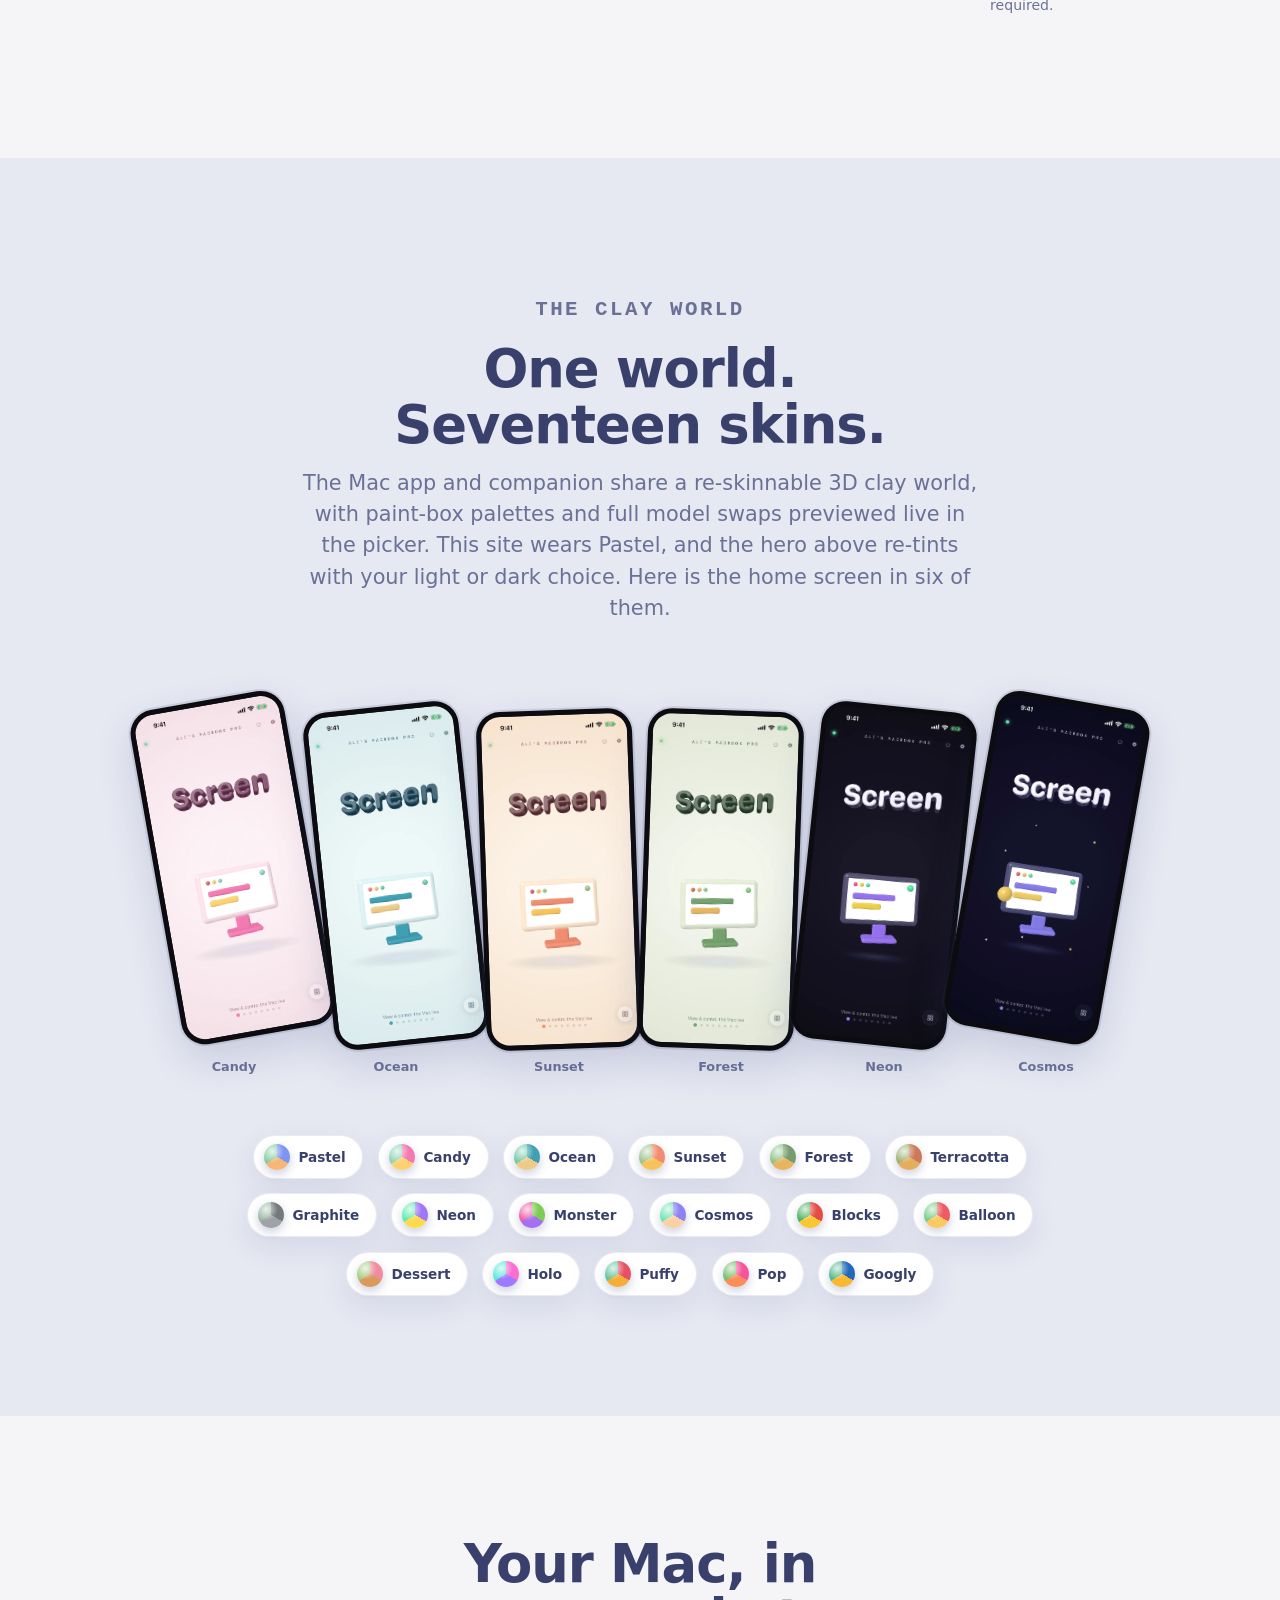
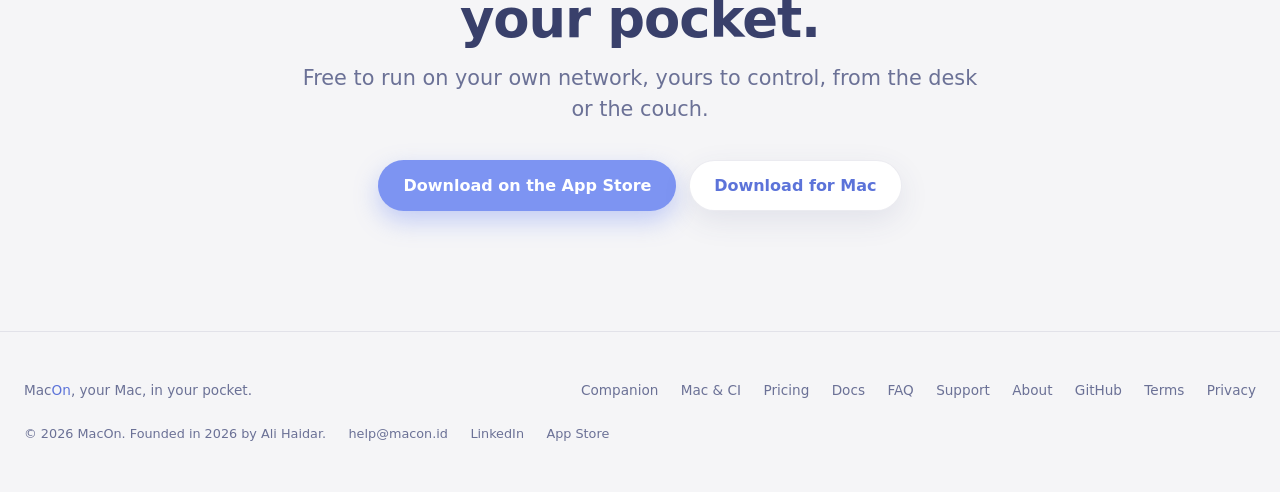
==== commit 6667bbf3: "Company line in the site footer Copyright, founder, contact, LinkedIn and App Store on every page, p" ====
--- a/index.html
+++ b/index.html
@@ -61,7 +61,7 @@
 <!-- Three.js, vendored, no build step, no CDN. -->
 <script type="importmap">{ "imports": { "three": "./js/vendor/three.module.min.js" } }</script>
 <script type="module" src="js/world/hero.js"></script>
-<script type="application/ld+json">{"@context":"https://schema.org","@graph":[{"@type":"WebSite","@id":"https://macon.id/#website","url":"https://macon.id/","name":"MacOn","alternateName":["macon.id","MacOn app","macon"],"inLanguage":"en","description":"MacOn puts your Mac in your pocket: see and drive it from an iPhone or iPad, wake and unlock it, automate it, code on it, let an AI operate it, and run your iOS builds on it.","publisher":{"@id":"https://macon.id/#org"}},{"@type":"Organization","@id":"https://macon.id/#org","name":"MacOn","alternateName":["macon.id","MacOn app","Macon+"],"url":"https://macon.id/","logo":{"@type":"ImageObject","@id":"https://macon.id/#logo","url":"https://macon.id/macon-icon.png","contentUrl":"https://macon.id/macon-icon.png","width":256,"height":256,"caption":"MacOn"},"image":{"@id":"https://macon.id/#logo"},"description":"MacOn makes software that puts your Mac in your pocket: remote control, wake and unlock, automation and a local iOS build runner, driven from an iPhone or iPad.","email":"help@macon.id","founder":{"@id":"https://macon.id/#author"},"sameAs":["https://github.com/alimusawa313/MaconKit","https://www.linkedin.com/company/143584964/","https://www.instagram.com/macon.app","https://www.tiktok.com/@macon.id","https://x.com/macon_id","https://apps.apple.com/app/id6794170681"]},{"@type":"Person","@id":"https://macon.id/#author","name":"Ali Haidar","url":"https://macon.id/about","sameAs":["https://github.com/alimusawa313","https://www.linkedin.com/in/ali-haidar-8484b8208"]},{"@type":"SoftwareApplication","@id":"https://macon.id/#app","name":"MacOn","url":"https://macon.id/","image":"https://macon.id/assets/og-macon.jpg","description":"MacOn is the Mac half of the product: a free Mac app that hosts the server the companion connects to, plus the MIT-licensed open-source macon command line tool. It also runs as a local iOS CI runner.","applicationCategory":"DeveloperApplication","operatingSystem":"macOS 14 or later","softwareVersion":"1.10.0","downloadUrl":"https://macon.id/downloads/MacOn.dmg","offers":{"@type":"Offer","price":"0","priceCurrency":"USD"},"author":{"@id":"https://macon.id/#author"},"sameAs":["https://github.com/alimusawa313/MaconKit"],"publisher":{"@id":"https://macon.id/#org"},"alternateName":["MacOn for Mac","macon CLI"]},{"@type":"MobileApplication","@id":"https://macon.id/#app-ios","name":"Macon+","alternateName":["MacOn companion","MacOn for iPhone and iPad"],"url":"https://macon.id/companion","image":"https://macon.id/assets/og-macon.jpg","screenshot":["https://macon.id/assets/shots/iphone/home.webp","https://macon.id/assets/shots/iphone/screen.webp","https://macon.id/assets/shots/iphone/build-detail.webp","https://macon.id/assets/shots/ipad/screen.webp"],"description":"Macon+ is the iPhone and iPad companion for MacOn. It streams and controls the Mac's screen, wakes and unlocks it, runs a Deck and Flows, gives you a code workspace with real terminals, talks to an AI that can drive the Mac, and monitors builds. Free on your own network, with an optional MacOn Pro upgrade.","applicationCategory":"DeveloperApplication","operatingSystem":"iOS 26 or later; iPadOS 26 or later","installUrl":"https://apps.apple.com/app/id6794170681","softwareRequirements":"Requires the free MacOn app running on a Mac with macOS 14 or later.","offers":{"@type":"Offer","price":"0","priceCurrency":"USD"},"author":{"@id":"https://macon.id/#author"},"publisher":{"@id":"https://macon.id/#org"},"sameAs":["https://apps.apple.com/app/id6794170681"]}]}</script>
+<script type="application/ld+json">{"@context":"https://schema.org","@graph":[{"@type":"WebSite","@id":"https://macon.id/#website","url":"https://macon.id/","name":"MacOn","alternateName":["macon.id","MacOn app","macon"],"inLanguage":"en","description":"MacOn puts your Mac in your pocket: see and drive it from an iPhone or iPad, wake and unlock it, automate it, code on it, let an AI operate it, and run your iOS builds on it.","publisher":{"@id":"https://macon.id/#org"}},{"@type":"Organization","@id":"https://macon.id/#org","name":"MacOn","foundingDate":"2026-05","alternateName":["macon.id","MacOn app","Macon+"],"url":"https://macon.id/","logo":{"@type":"ImageObject","@id":"https://macon.id/#logo","url":"https://macon.id/macon-icon.png","contentUrl":"https://macon.id/macon-icon.png","width":256,"height":256,"caption":"MacOn"},"image":{"@id":"https://macon.id/#logo"},"description":"MacOn makes software that puts your Mac in your pocket: remote control, wake and unlock, automation and a local iOS build runner, driven from an iPhone or iPad.","email":"help@macon.id","founder":{"@id":"https://macon.id/#author"},"sameAs":["https://github.com/alimusawa313/MaconKit","https://www.linkedin.com/company/143584964/","https://www.instagram.com/macon.app","https://www.tiktok.com/@macon.id","https://x.com/macon_id","https://apps.apple.com/app/id6794170681"]},{"@type":"Person","@id":"https://macon.id/#author","name":"Ali Haidar","url":"https://macon.id/about","sameAs":["https://github.com/alimusawa313","https://www.linkedin.com/in/ali-haidar-8484b8208"]},{"@type":"SoftwareApplication","@id":"https://macon.id/#app","name":"MacOn","url":"https://macon.id/","image":"https://macon.id/assets/og-macon.jpg","description":"MacOn is the Mac half of the product: a free Mac app that hosts the server the companion connects to, plus the MIT-licensed open-source macon command line tool. It also runs as a local iOS CI runner.","applicationCategory":"DeveloperApplication","operatingSystem":"macOS 14 or later","softwareVersion":"1.10.0","downloadUrl":"https://macon.id/downloads/MacOn.dmg","offers":{"@type":"Offer","price":"0","priceCurrency":"USD"},"author":{"@id":"https://macon.id/#author"},"sameAs":["https://github.com/alimusawa313/MaconKit"],"publisher":{"@id":"https://macon.id/#org"},"alternateName":["MacOn for Mac","macon CLI"]},{"@type":"MobileApplication","@id":"https://macon.id/#app-ios","name":"Macon+","alternateName":["MacOn companion","MacOn for iPhone and iPad"],"url":"https://macon.id/companion","image":"https://macon.id/assets/og-macon.jpg","screenshot":["https://macon.id/assets/shots/iphone/home.webp","https://macon.id/assets/shots/iphone/screen.webp","https://macon.id/assets/shots/iphone/build-detail.webp","https://macon.id/assets/shots/ipad/screen.webp"],"description":"Macon+ is the iPhone and iPad companion for MacOn. It streams and controls the Mac's screen, wakes and unlocks it, runs a Deck and Flows, gives you a code workspace with real terminals, talks to an AI that can drive the Mac, and monitors builds. Free on your own network, with an optional MacOn Pro upgrade.","applicationCategory":"DeveloperApplication","operatingSystem":"iOS 26 or later; iPadOS 26 or later","installUrl":"https://apps.apple.com/app/id6794170681","softwareRequirements":"Requires the free MacOn app running on a Mac with macOS 14 or later.","offers":{"@type":"Offer","price":"0","priceCurrency":"USD"},"author":{"@id":"https://macon.id/#author"},"publisher":{"@id":"https://macon.id/#org"},"sameAs":["https://apps.apple.com/app/id6794170681"]}]}</script>
 </head>
 <body>
 
@@ -404,6 +404,12 @@
       <a href="/privacy">Privacy</a>
     </div>
   </div>
+  <div class="footer-legal">
+    <span>&copy; 2026 MacOn. Founded in 2026 by Ali Haidar.</span>
+    <a href="mailto:help@macon.id">help@macon.id</a>
+    <a href="https://www.linkedin.com/company/143584964/" rel="noopener">LinkedIn</a>
+    <a href="https://apps.apple.com/app/id6794170681" rel="noopener">App Store</a>
+  </div>
 </footer>
 
 </body>
--- a/css/footer.css
+++ b/css/footer.css
@@ -14,3 +14,9 @@
 .footer-links { display: flex; gap: 1.4rem; flex-wrap: wrap; }
 
 @media (max-width: 620px) { .footer-inner { flex-direction: column; } }
+
+.footer-legal {
+  max-width: 1280px; margin: 1.5rem auto 0;
+  display: flex; gap: .6rem 1.4rem; flex-wrap: wrap;
+  font-size: .8rem;
+}
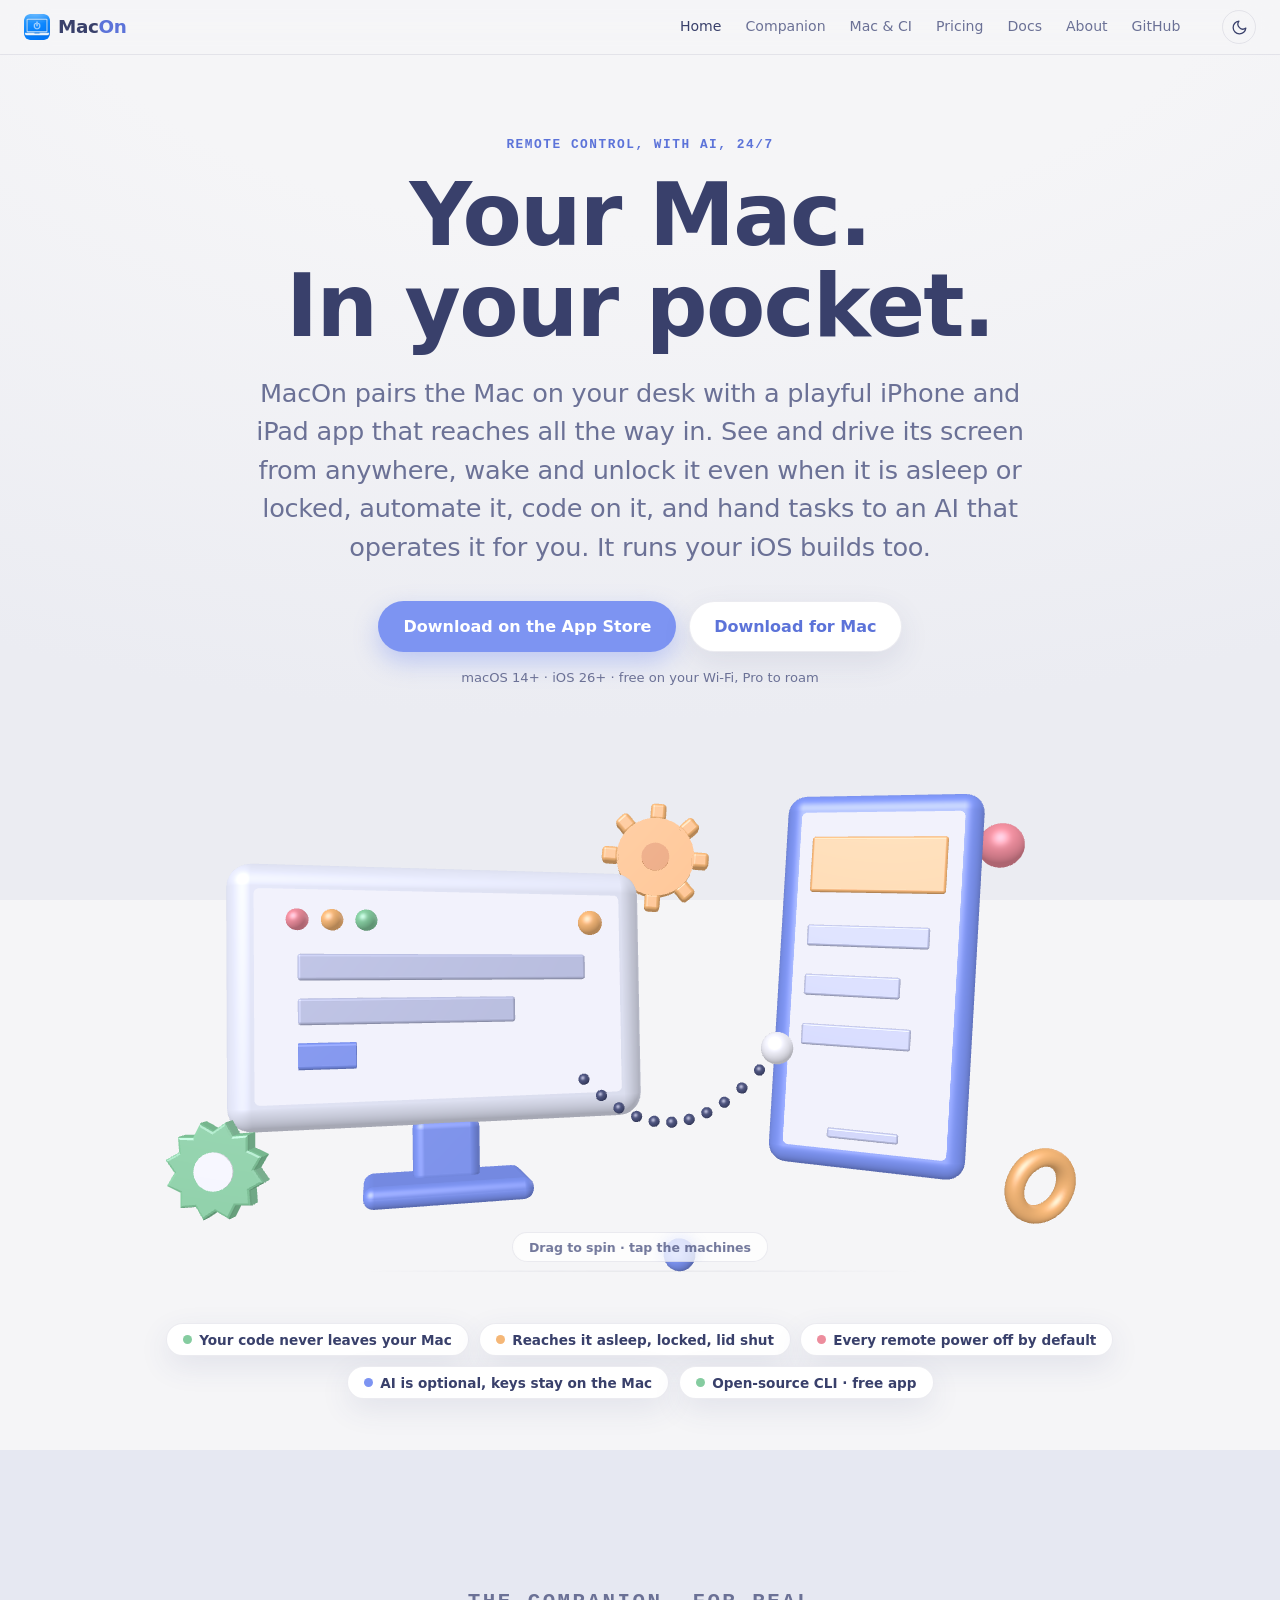
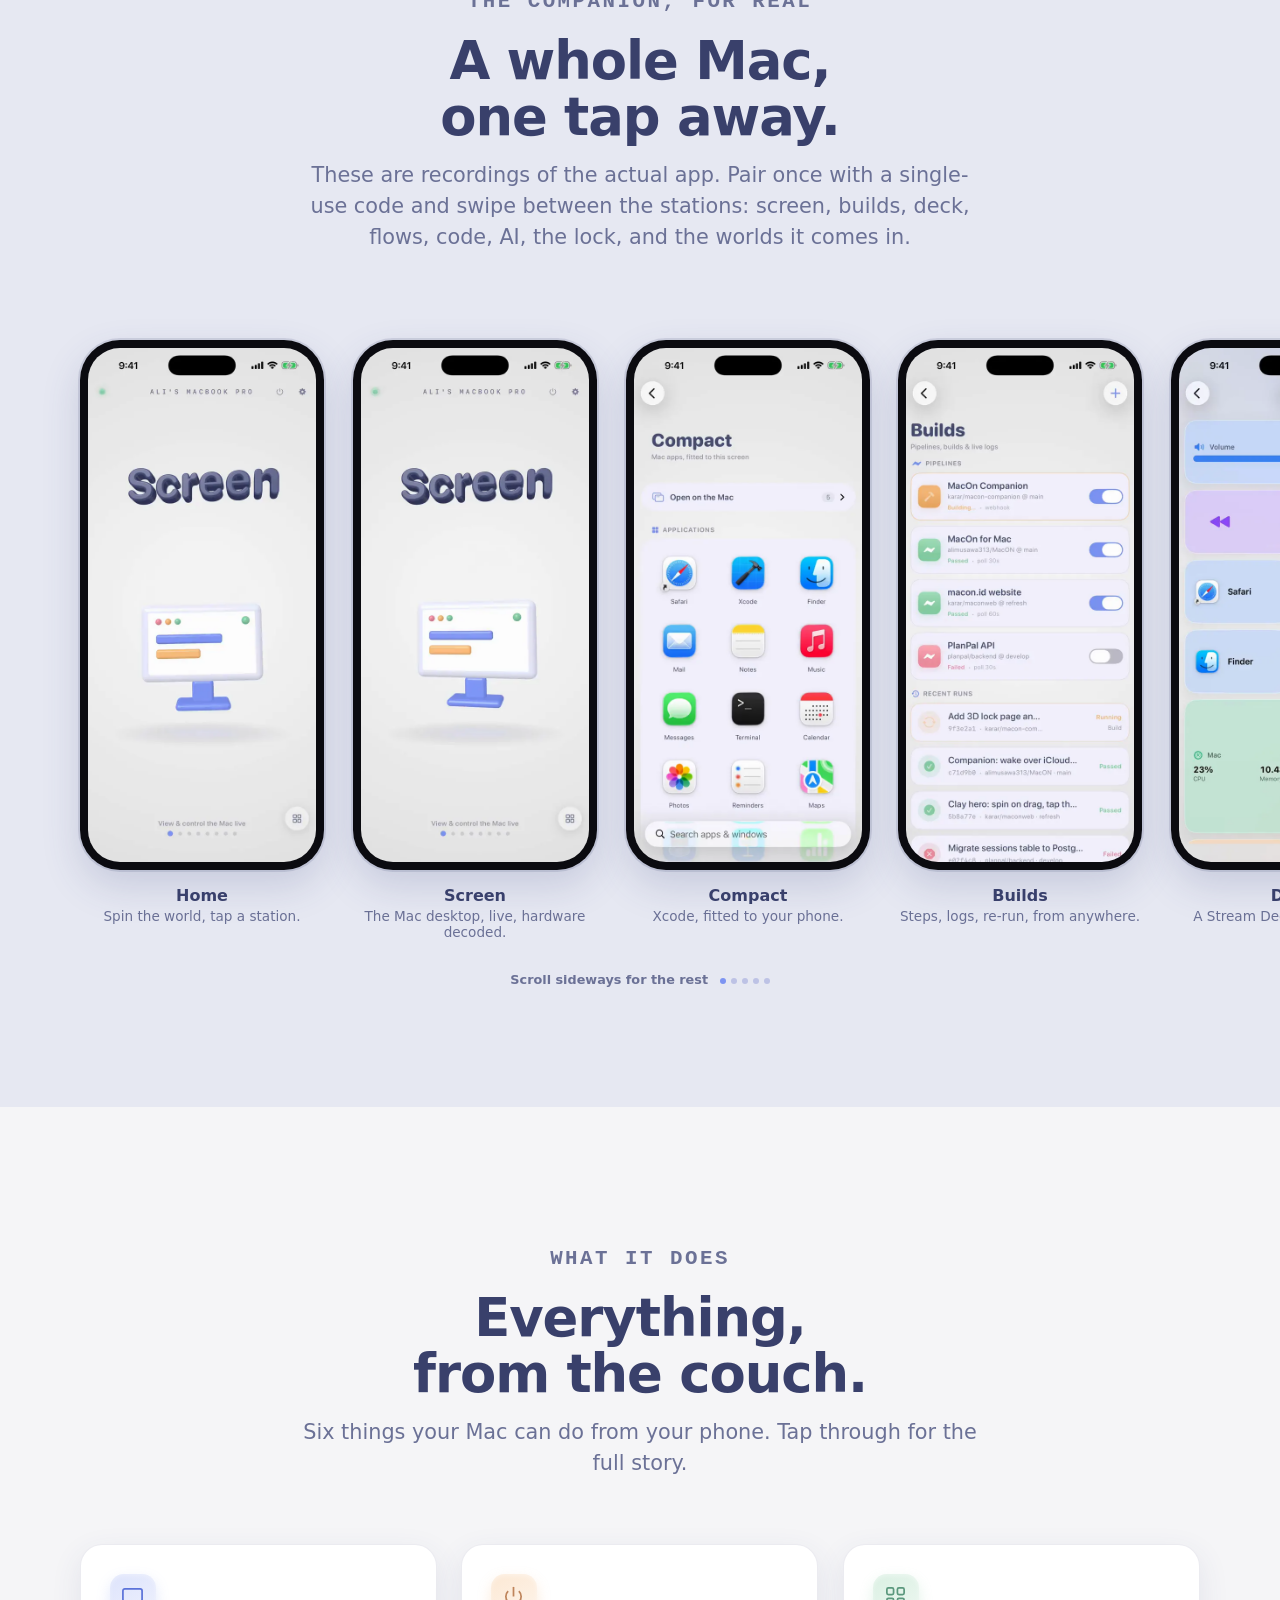
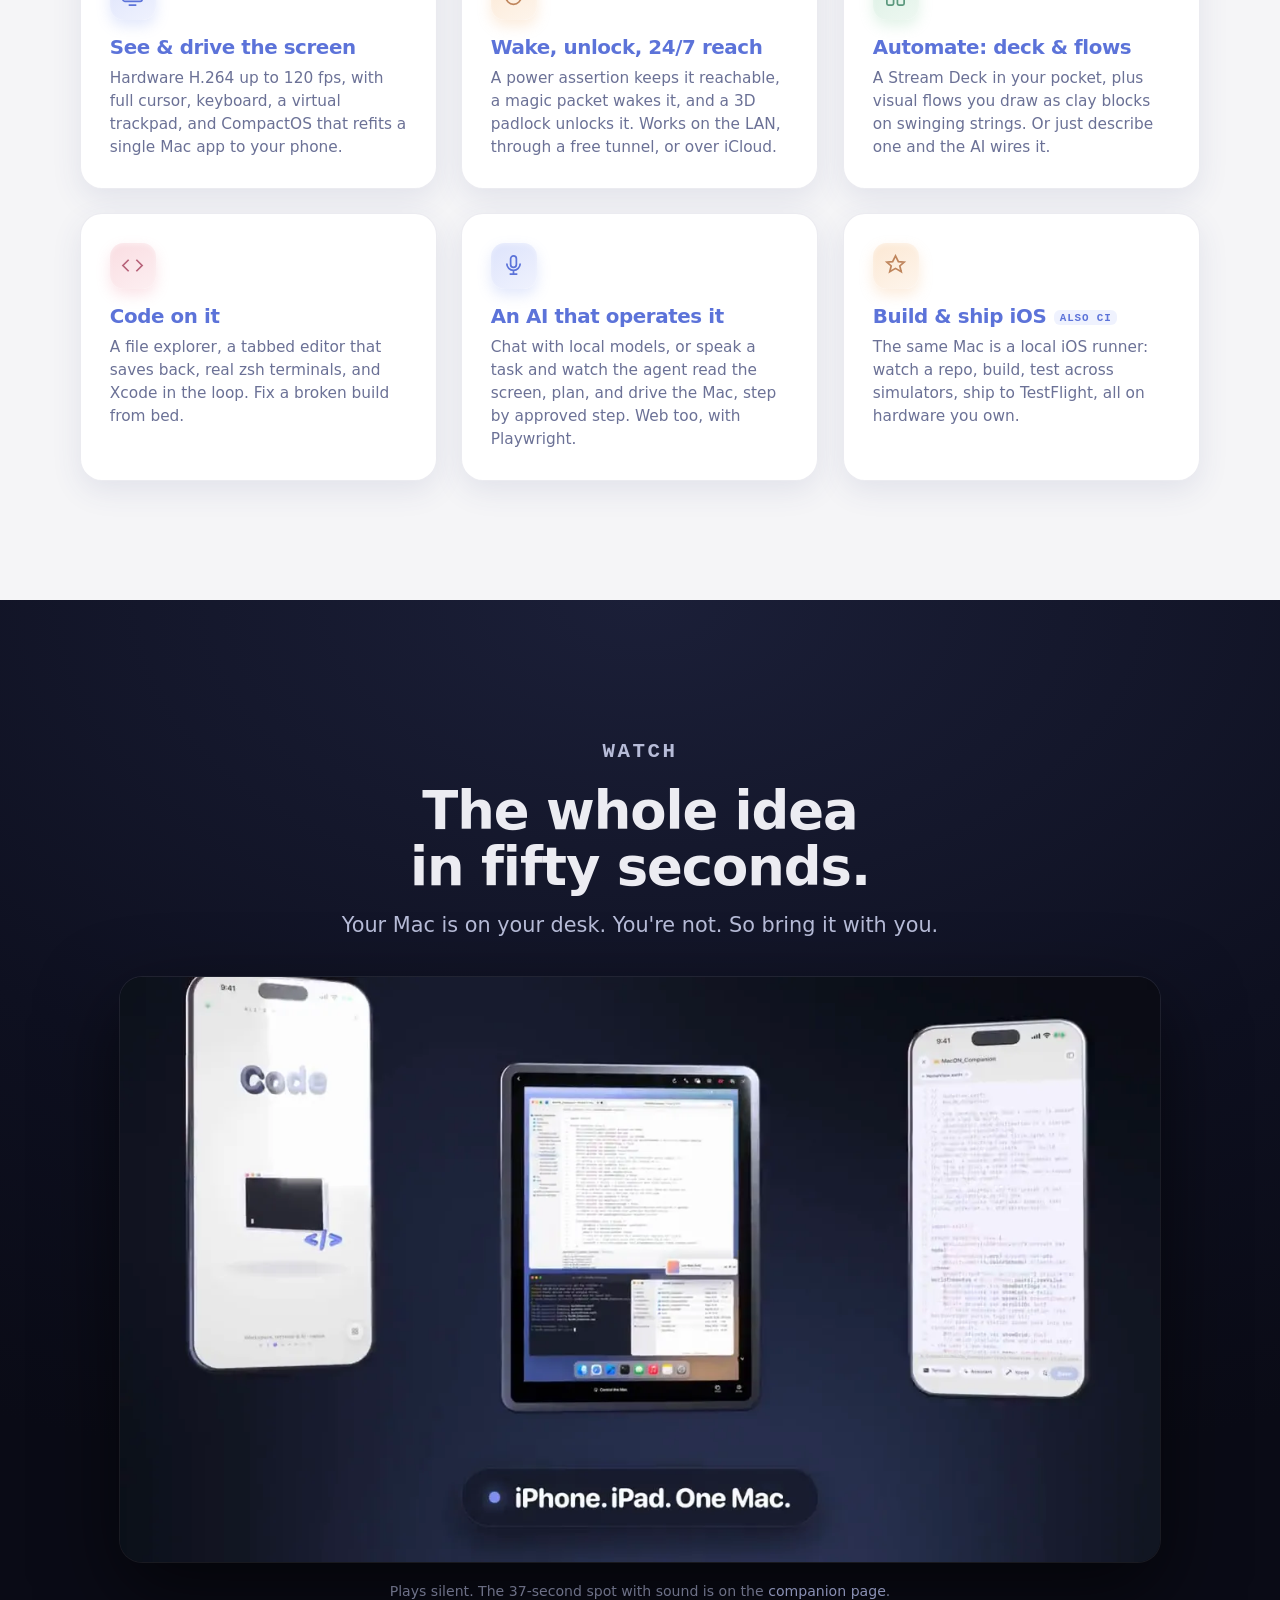
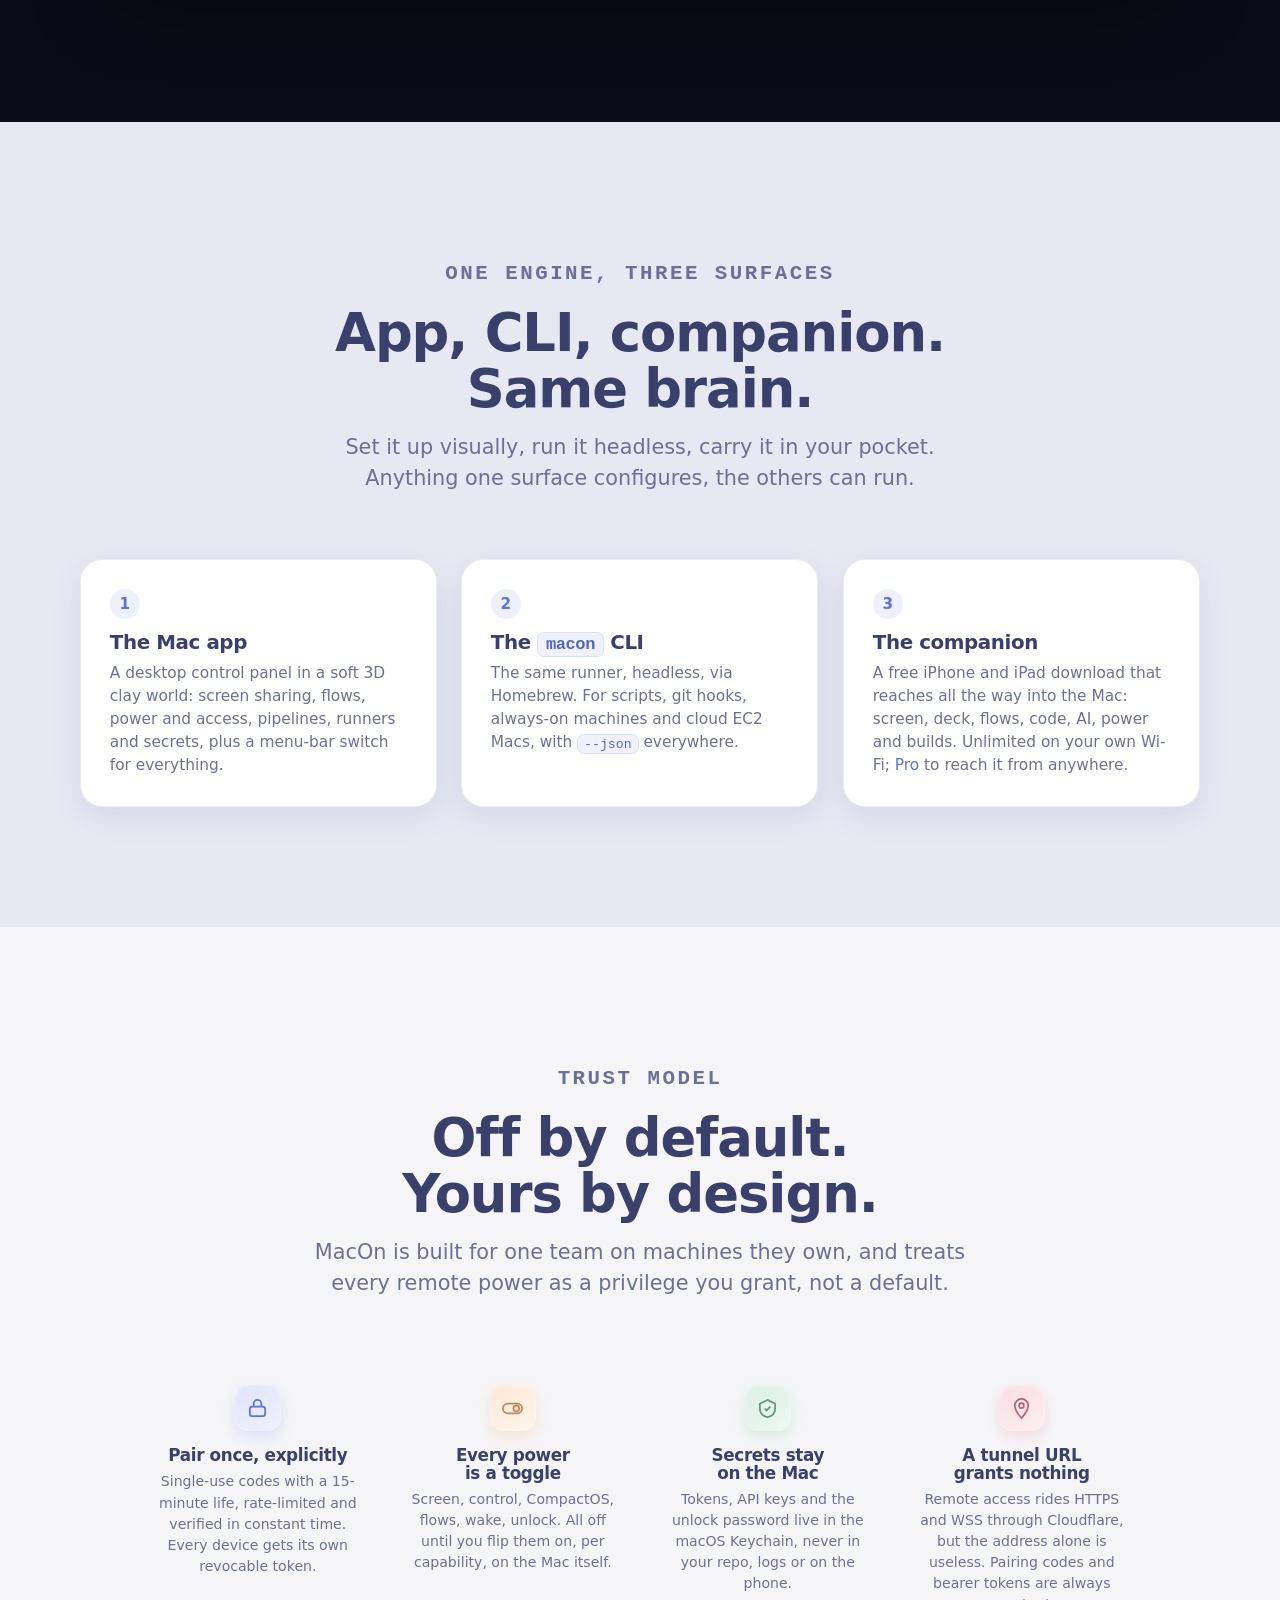
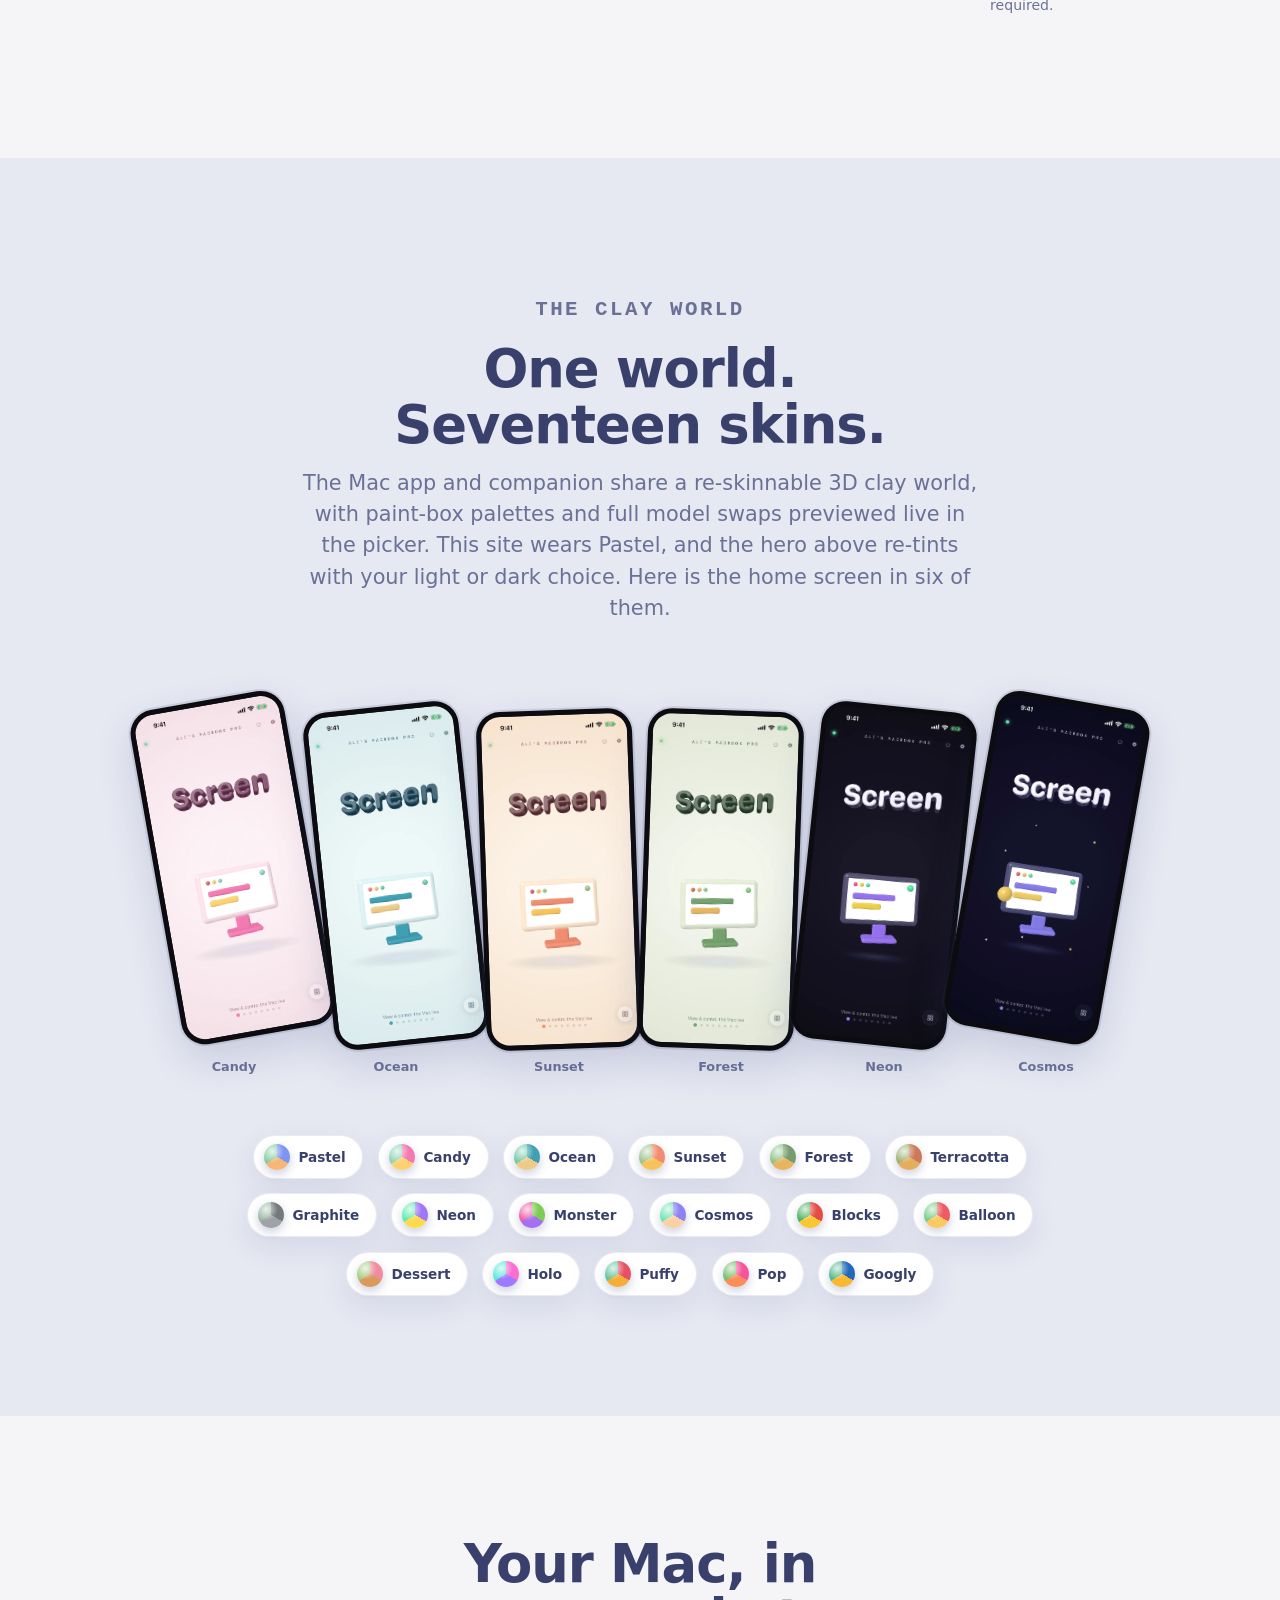
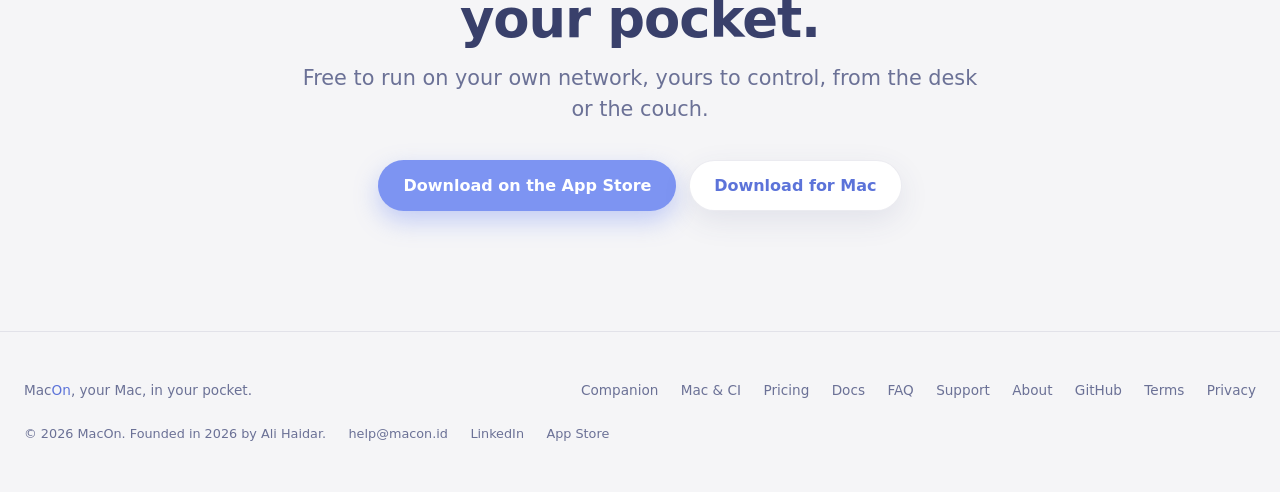
==== commit 51f7de4a: "MacOn 1.11.0 on the site Co-Authored-By: Claude Opus 5.5 <noreply@anthropic.com>" ====
--- a/index.html
+++ b/index.html
@@ -61,7 +61,7 @@
 <!-- Three.js, vendored, no build step, no CDN. -->
 <script type="importmap">{ "imports": { "three": "./js/vendor/three.module.min.js" } }</script>
 <script type="module" src="js/world/hero.js"></script>
-<script type="application/ld+json">{"@context":"https://schema.org","@graph":[{"@type":"WebSite","@id":"https://macon.id/#website","url":"https://macon.id/","name":"MacOn","alternateName":["macon.id","MacOn app","macon"],"inLanguage":"en","description":"MacOn puts your Mac in your pocket: see and drive it from an iPhone or iPad, wake and unlock it, automate it, code on it, let an AI operate it, and run your iOS builds on it.","publisher":{"@id":"https://macon.id/#org"}},{"@type":"Organization","@id":"https://macon.id/#org","name":"MacOn","foundingDate":"2026-05","alternateName":["macon.id","MacOn app","Macon+"],"url":"https://macon.id/","logo":{"@type":"ImageObject","@id":"https://macon.id/#logo","url":"https://macon.id/macon-icon.png","contentUrl":"https://macon.id/macon-icon.png","width":256,"height":256,"caption":"MacOn"},"image":{"@id":"https://macon.id/#logo"},"description":"MacOn makes software that puts your Mac in your pocket: remote control, wake and unlock, automation and a local iOS build runner, driven from an iPhone or iPad.","email":"help@macon.id","founder":{"@id":"https://macon.id/#author"},"sameAs":["https://github.com/alimusawa313/MaconKit","https://www.linkedin.com/company/143584964/","https://www.instagram.com/macon.app","https://www.tiktok.com/@macon.id","https://x.com/macon_id","https://apps.apple.com/app/id6794170681"]},{"@type":"Person","@id":"https://macon.id/#author","name":"Ali Haidar","url":"https://macon.id/about","sameAs":["https://github.com/alimusawa313","https://www.linkedin.com/in/ali-haidar-8484b8208"]},{"@type":"SoftwareApplication","@id":"https://macon.id/#app","name":"MacOn","url":"https://macon.id/","image":"https://macon.id/assets/og-macon.jpg","description":"MacOn is the Mac half of the product: a free Mac app that hosts the server the companion connects to, plus the MIT-licensed open-source macon command line tool. It also runs as a local iOS CI runner.","applicationCategory":"DeveloperApplication","operatingSystem":"macOS 14 or later","softwareVersion":"1.10.0","downloadUrl":"https://macon.id/downloads/MacOn.dmg","offers":{"@type":"Offer","price":"0","priceCurrency":"USD"},"author":{"@id":"https://macon.id/#author"},"sameAs":["https://github.com/alimusawa313/MaconKit"],"publisher":{"@id":"https://macon.id/#org"},"alternateName":["MacOn for Mac","macon CLI"]},{"@type":"MobileApplication","@id":"https://macon.id/#app-ios","name":"Macon+","alternateName":["MacOn companion","MacOn for iPhone and iPad"],"url":"https://macon.id/companion","image":"https://macon.id/assets/og-macon.jpg","screenshot":["https://macon.id/assets/shots/iphone/home.webp","https://macon.id/assets/shots/iphone/screen.webp","https://macon.id/assets/shots/iphone/build-detail.webp","https://macon.id/assets/shots/ipad/screen.webp"],"description":"Macon+ is the iPhone and iPad companion for MacOn. It streams and controls the Mac's screen, wakes and unlocks it, runs a Deck and Flows, gives you a code workspace with real terminals, talks to an AI that can drive the Mac, and monitors builds. Free on your own network, with an optional MacOn Pro upgrade.","applicationCategory":"DeveloperApplication","operatingSystem":"iOS 26 or later; iPadOS 26 or later","installUrl":"https://apps.apple.com/app/id6794170681","softwareRequirements":"Requires the free MacOn app running on a Mac with macOS 14 or later.","offers":{"@type":"Offer","price":"0","priceCurrency":"USD"},"author":{"@id":"https://macon.id/#author"},"publisher":{"@id":"https://macon.id/#org"},"sameAs":["https://apps.apple.com/app/id6794170681"]}]}</script>
+<script type="application/ld+json">{"@context":"https://schema.org","@graph":[{"@type":"WebSite","@id":"https://macon.id/#website","url":"https://macon.id/","name":"MacOn","alternateName":["macon.id","MacOn app","macon"],"inLanguage":"en","description":"MacOn puts your Mac in your pocket: see and drive it from an iPhone or iPad, wake and unlock it, automate it, code on it, let an AI operate it, and run your iOS builds on it.","publisher":{"@id":"https://macon.id/#org"}},{"@type":"Organization","@id":"https://macon.id/#org","name":"MacOn","foundingDate":"2026-05","alternateName":["macon.id","MacOn app","Macon+"],"url":"https://macon.id/","logo":{"@type":"ImageObject","@id":"https://macon.id/#logo","url":"https://macon.id/macon-icon.png","contentUrl":"https://macon.id/macon-icon.png","width":256,"height":256,"caption":"MacOn"},"image":{"@id":"https://macon.id/#logo"},"description":"MacOn makes software that puts your Mac in your pocket: remote control, wake and unlock, automation and a local iOS build runner, driven from an iPhone or iPad.","email":"help@macon.id","founder":{"@id":"https://macon.id/#author"},"sameAs":["https://github.com/alimusawa313/MaconKit","https://www.linkedin.com/company/143584964/","https://www.instagram.com/macon.app","https://www.tiktok.com/@macon.id","https://x.com/macon_id","https://apps.apple.com/app/id6794170681"]},{"@type":"Person","@id":"https://macon.id/#author","name":"Ali Haidar","url":"https://macon.id/about","sameAs":["https://github.com/alimusawa313","https://www.linkedin.com/in/ali-haidar-8484b8208"]},{"@type":"SoftwareApplication","@id":"https://macon.id/#app","name":"MacOn","url":"https://macon.id/","image":"https://macon.id/assets/og-macon.jpg","description":"MacOn is the Mac half of the product: a free Mac app that hosts the server the companion connects to, plus the MIT-licensed open-source macon command line tool. It also runs as a local iOS CI runner.","applicationCategory":"DeveloperApplication","operatingSystem":"macOS 14 or later","softwareVersion":"1.11.0","downloadUrl":"https://macon.id/downloads/MacOn.dmg","offers":{"@type":"Offer","price":"0","priceCurrency":"USD"},"author":{"@id":"https://macon.id/#author"},"sameAs":["https://github.com/alimusawa313/MaconKit"],"publisher":{"@id":"https://macon.id/#org"},"alternateName":["MacOn for Mac","macon CLI"]},{"@type":"MobileApplication","@id":"https://macon.id/#app-ios","name":"Macon+","alternateName":["MacOn companion","MacOn for iPhone and iPad"],"url":"https://macon.id/companion","image":"https://macon.id/assets/og-macon.jpg","screenshot":["https://macon.id/assets/shots/iphone/home.webp","https://macon.id/assets/shots/iphone/screen.webp","https://macon.id/assets/shots/iphone/build-detail.webp","https://macon.id/assets/shots/ipad/screen.webp"],"description":"Macon+ is the iPhone and iPad companion for MacOn. It streams and controls the Mac's screen, wakes and unlocks it, runs a Deck and Flows, gives you a code workspace with real terminals, talks to an AI that can drive the Mac, and monitors builds. Free on your own network, with an optional MacOn Pro upgrade.","applicationCategory":"DeveloperApplication","operatingSystem":"iOS 26 or later; iPadOS 26 or later","installUrl":"https://apps.apple.com/app/id6794170681","softwareRequirements":"Requires the free MacOn app running on a Mac with macOS 14 or later.","offers":{"@type":"Offer","price":"0","priceCurrency":"USD"},"author":{"@id":"https://macon.id/#author"},"publisher":{"@id":"https://macon.id/#org"},"sameAs":["https://apps.apple.com/app/id6794170681"]}]}</script>
 </head>
 <body>
 
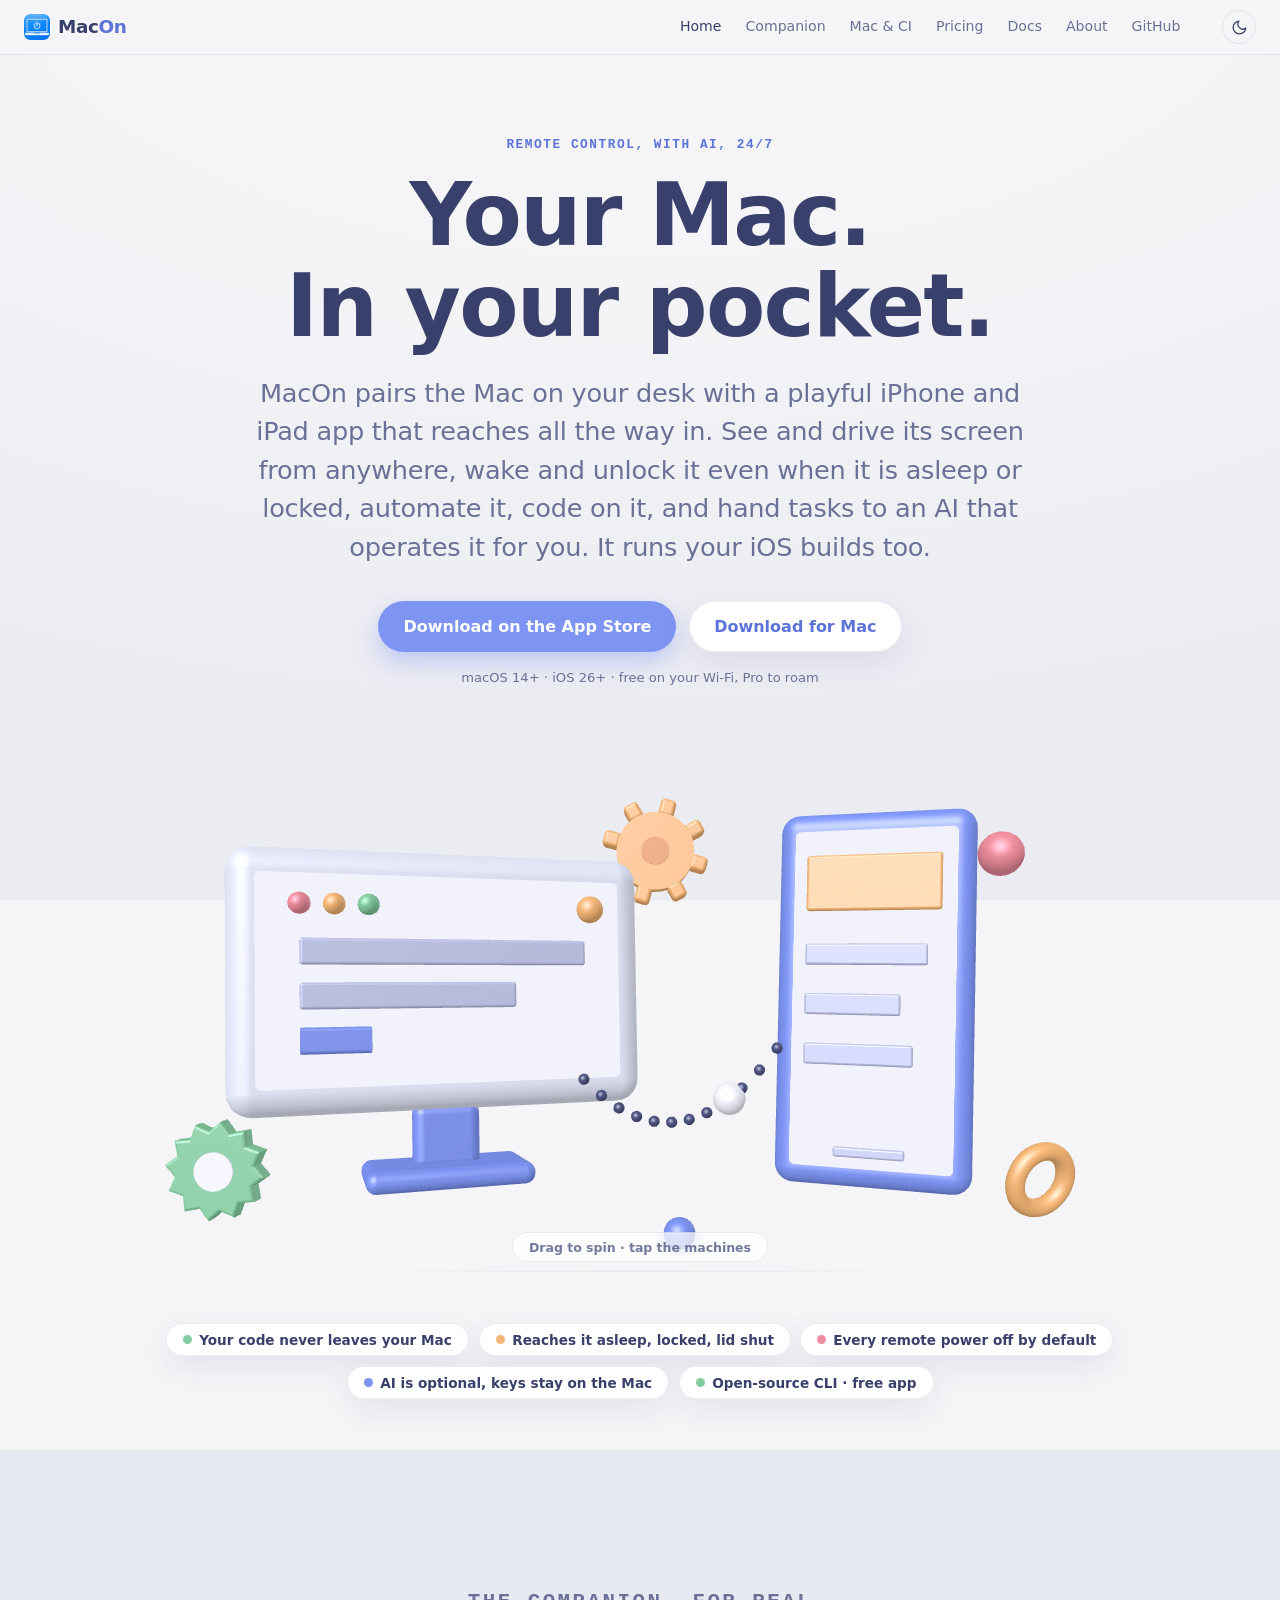
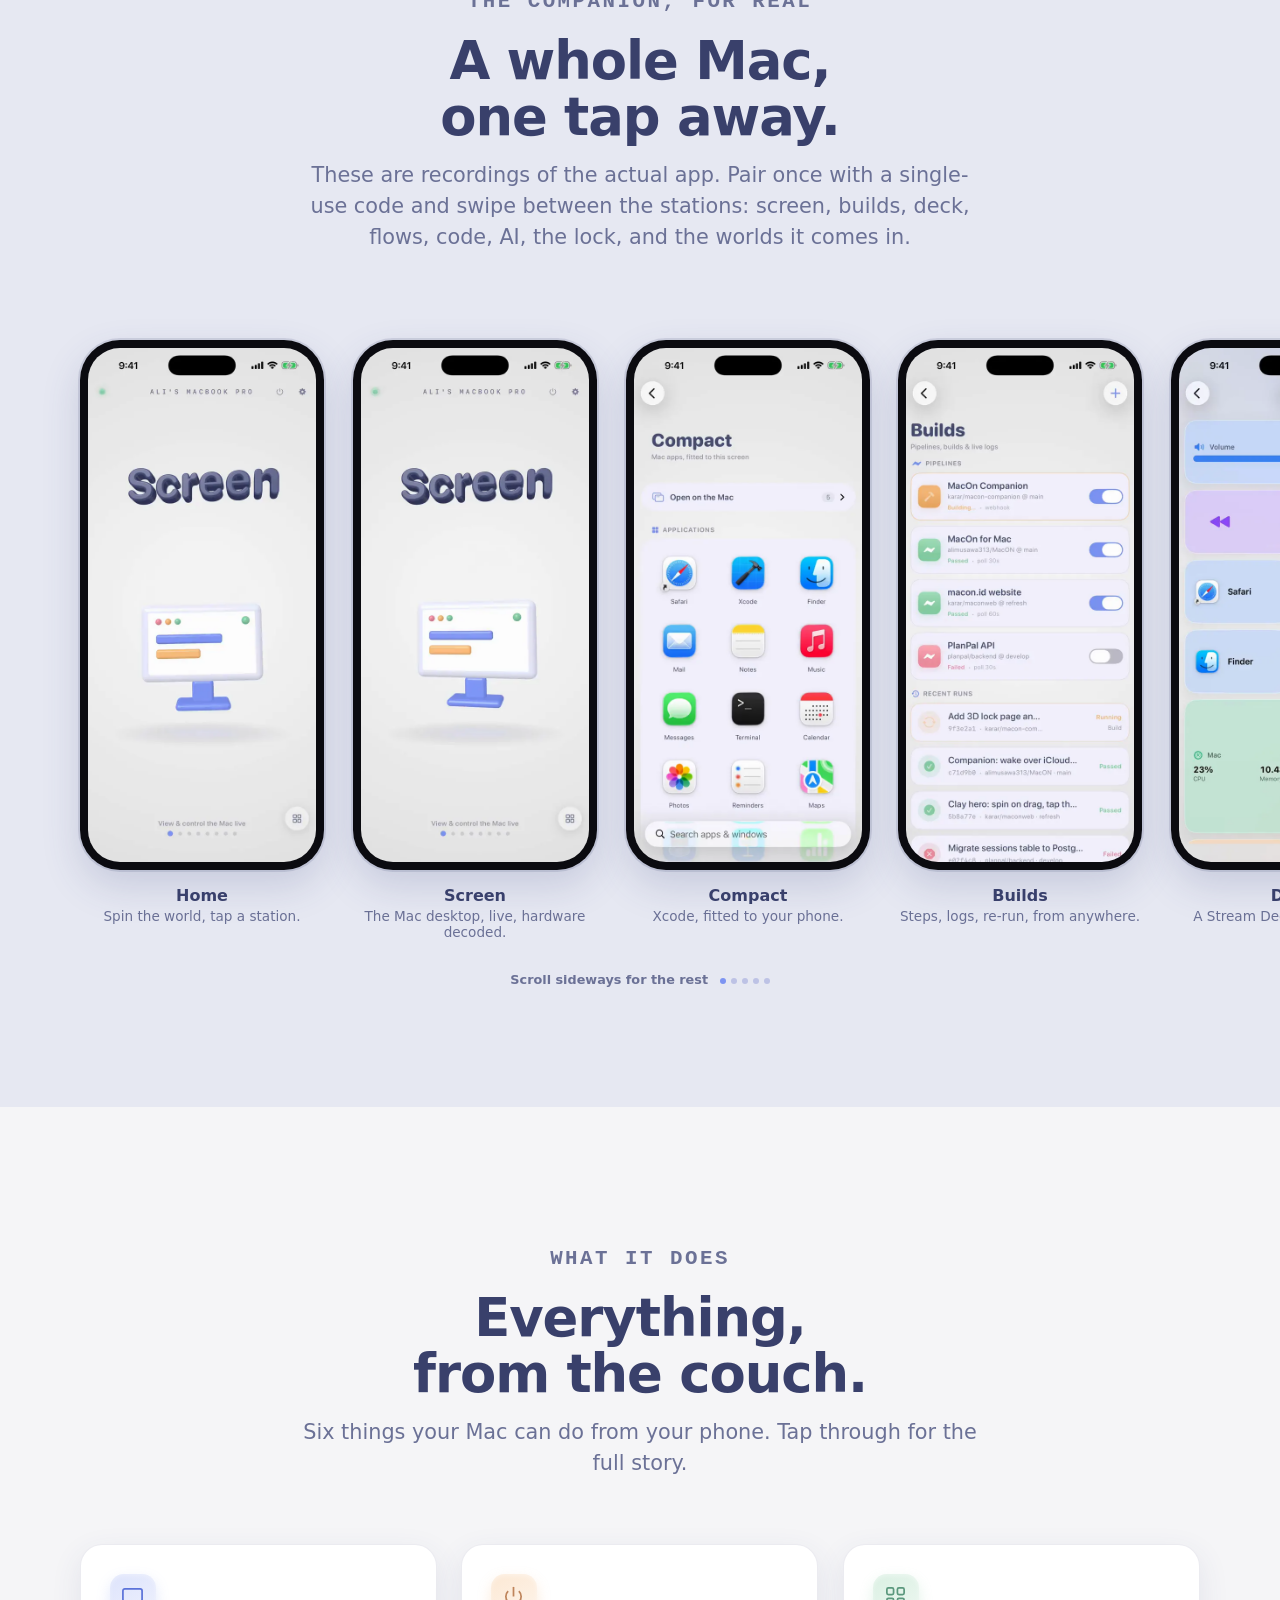
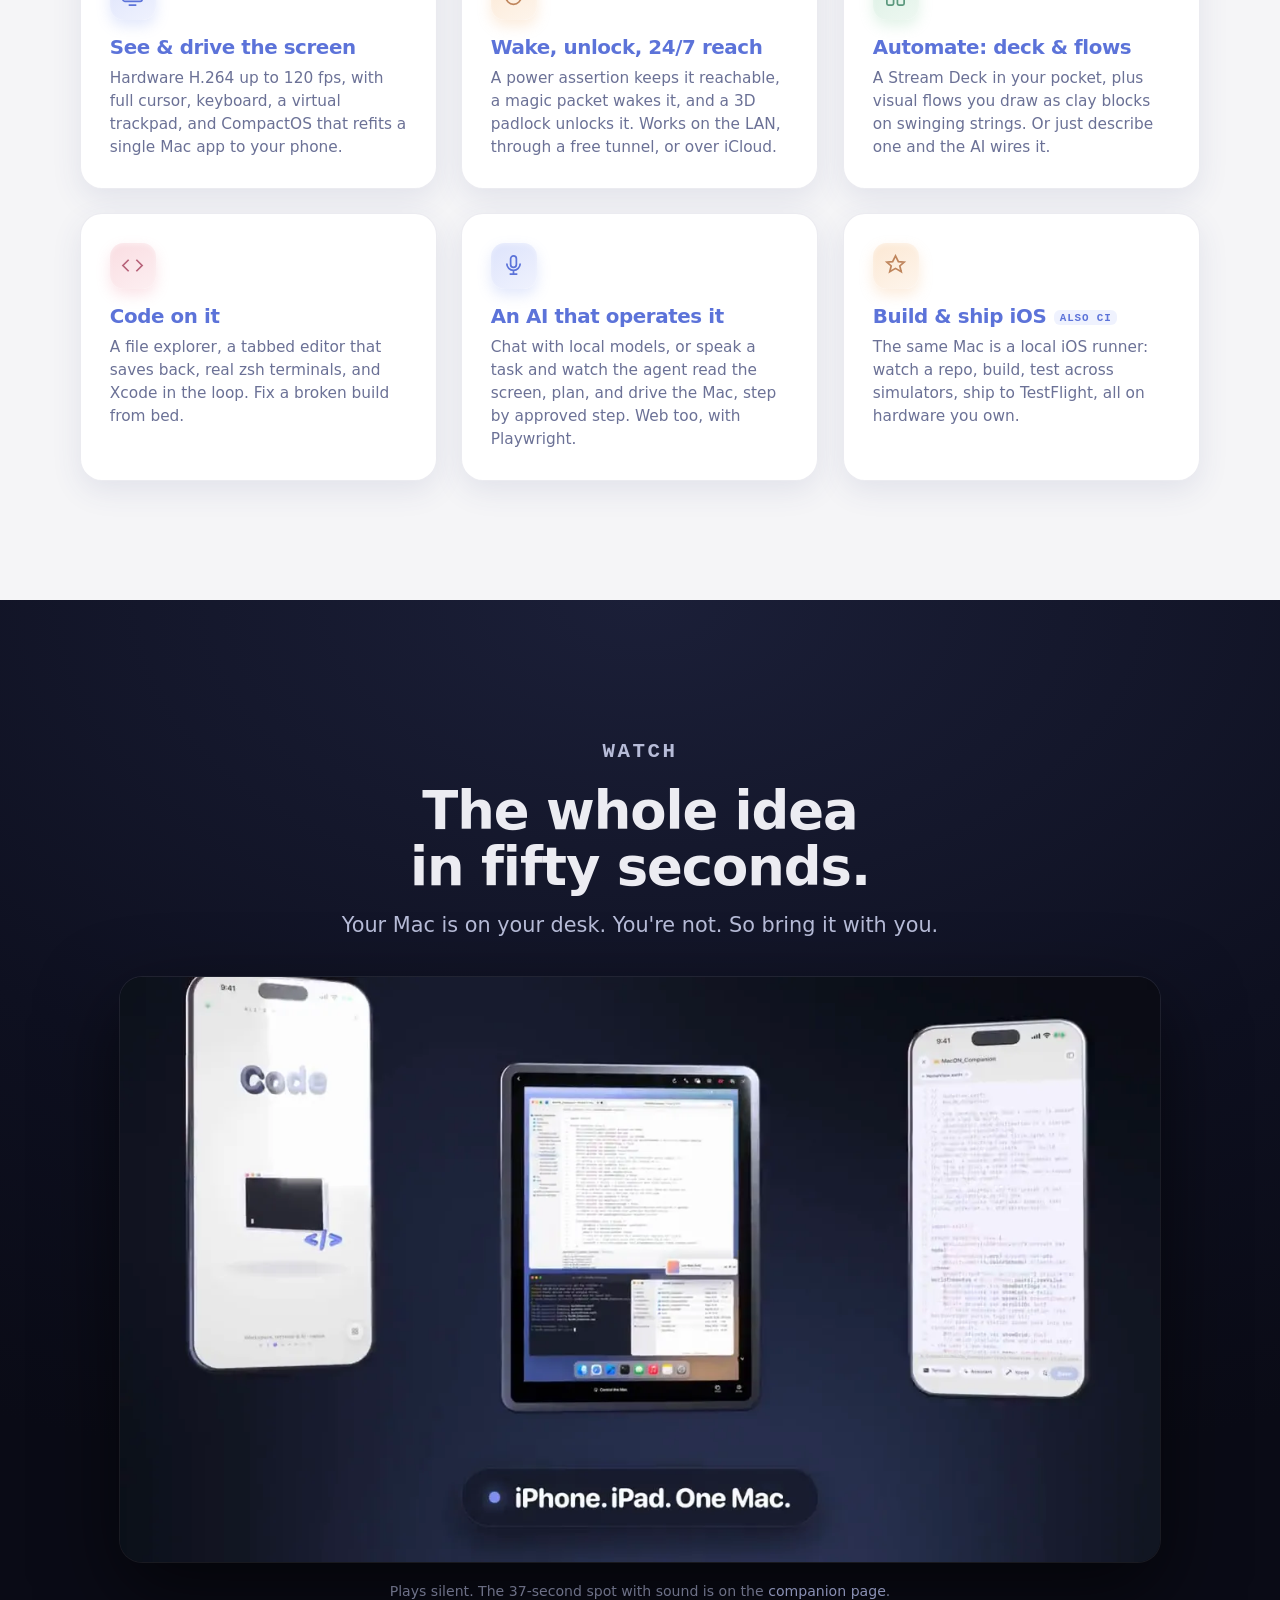
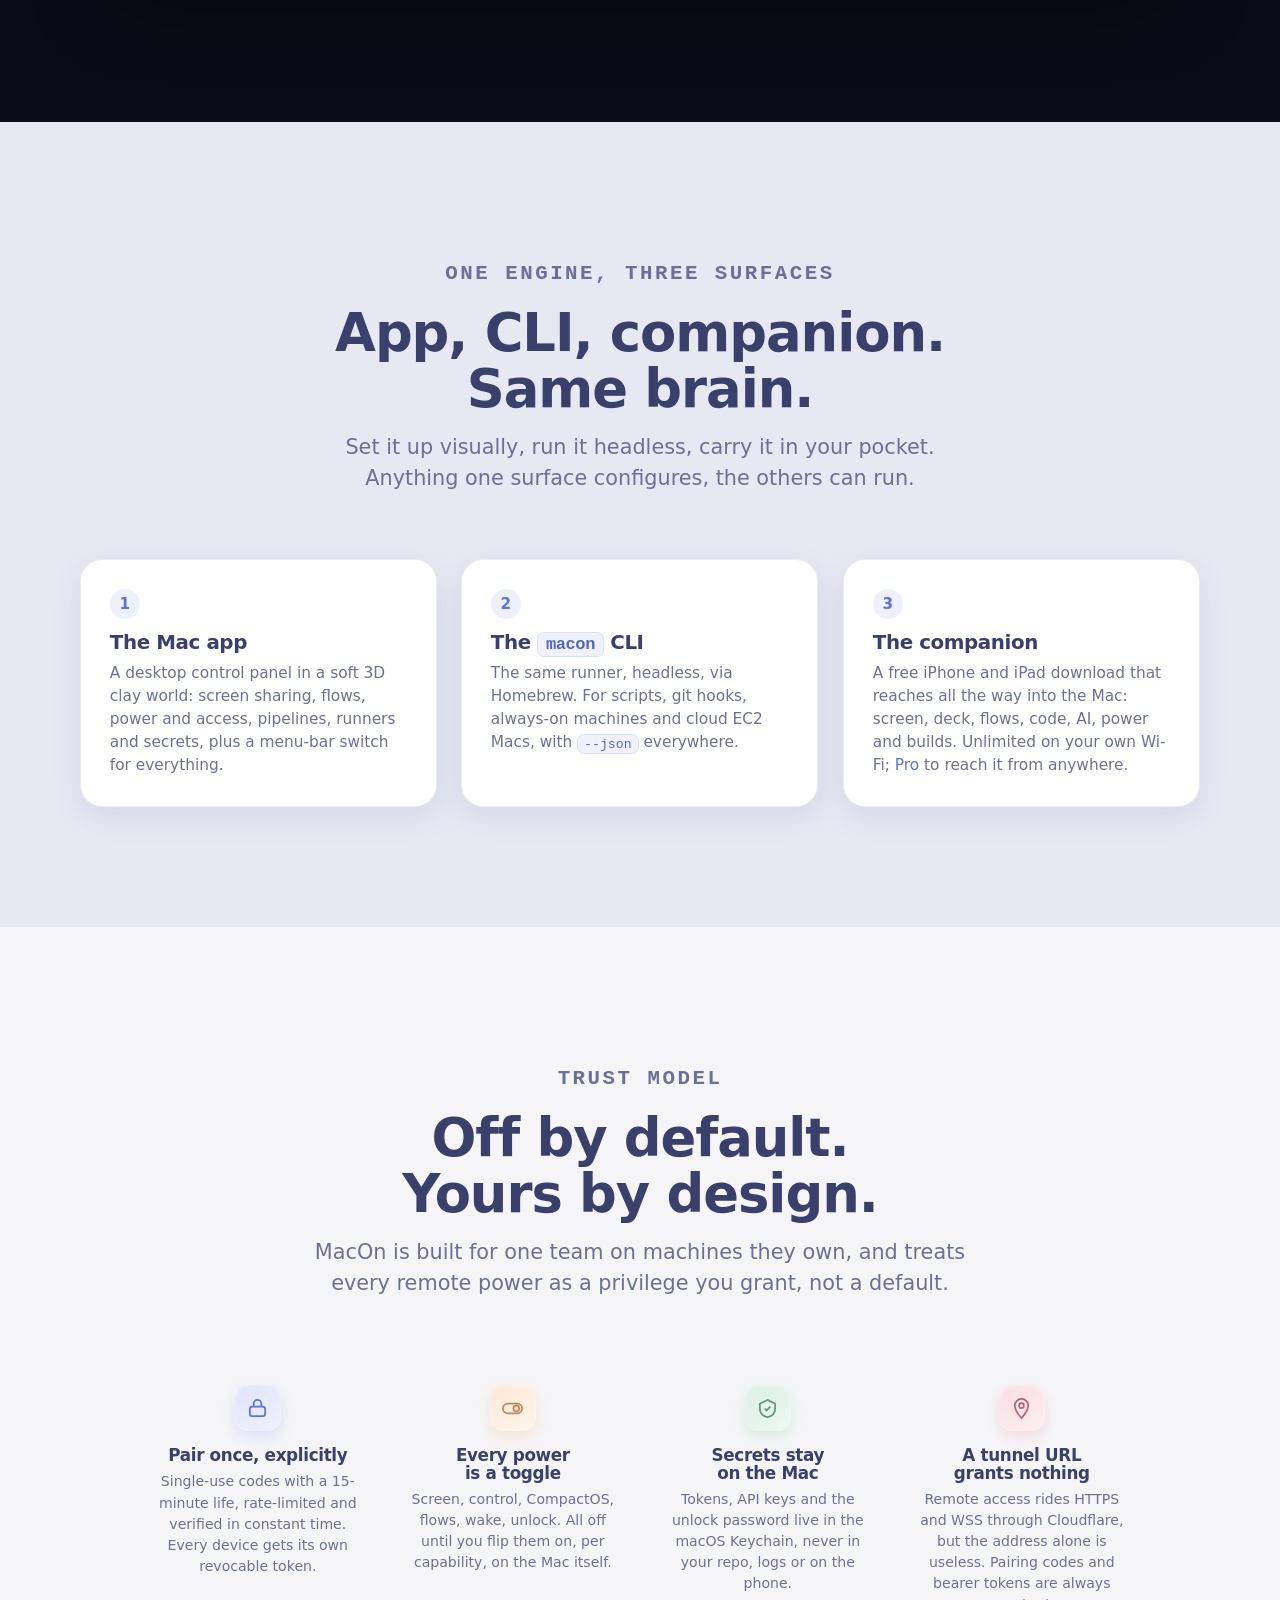
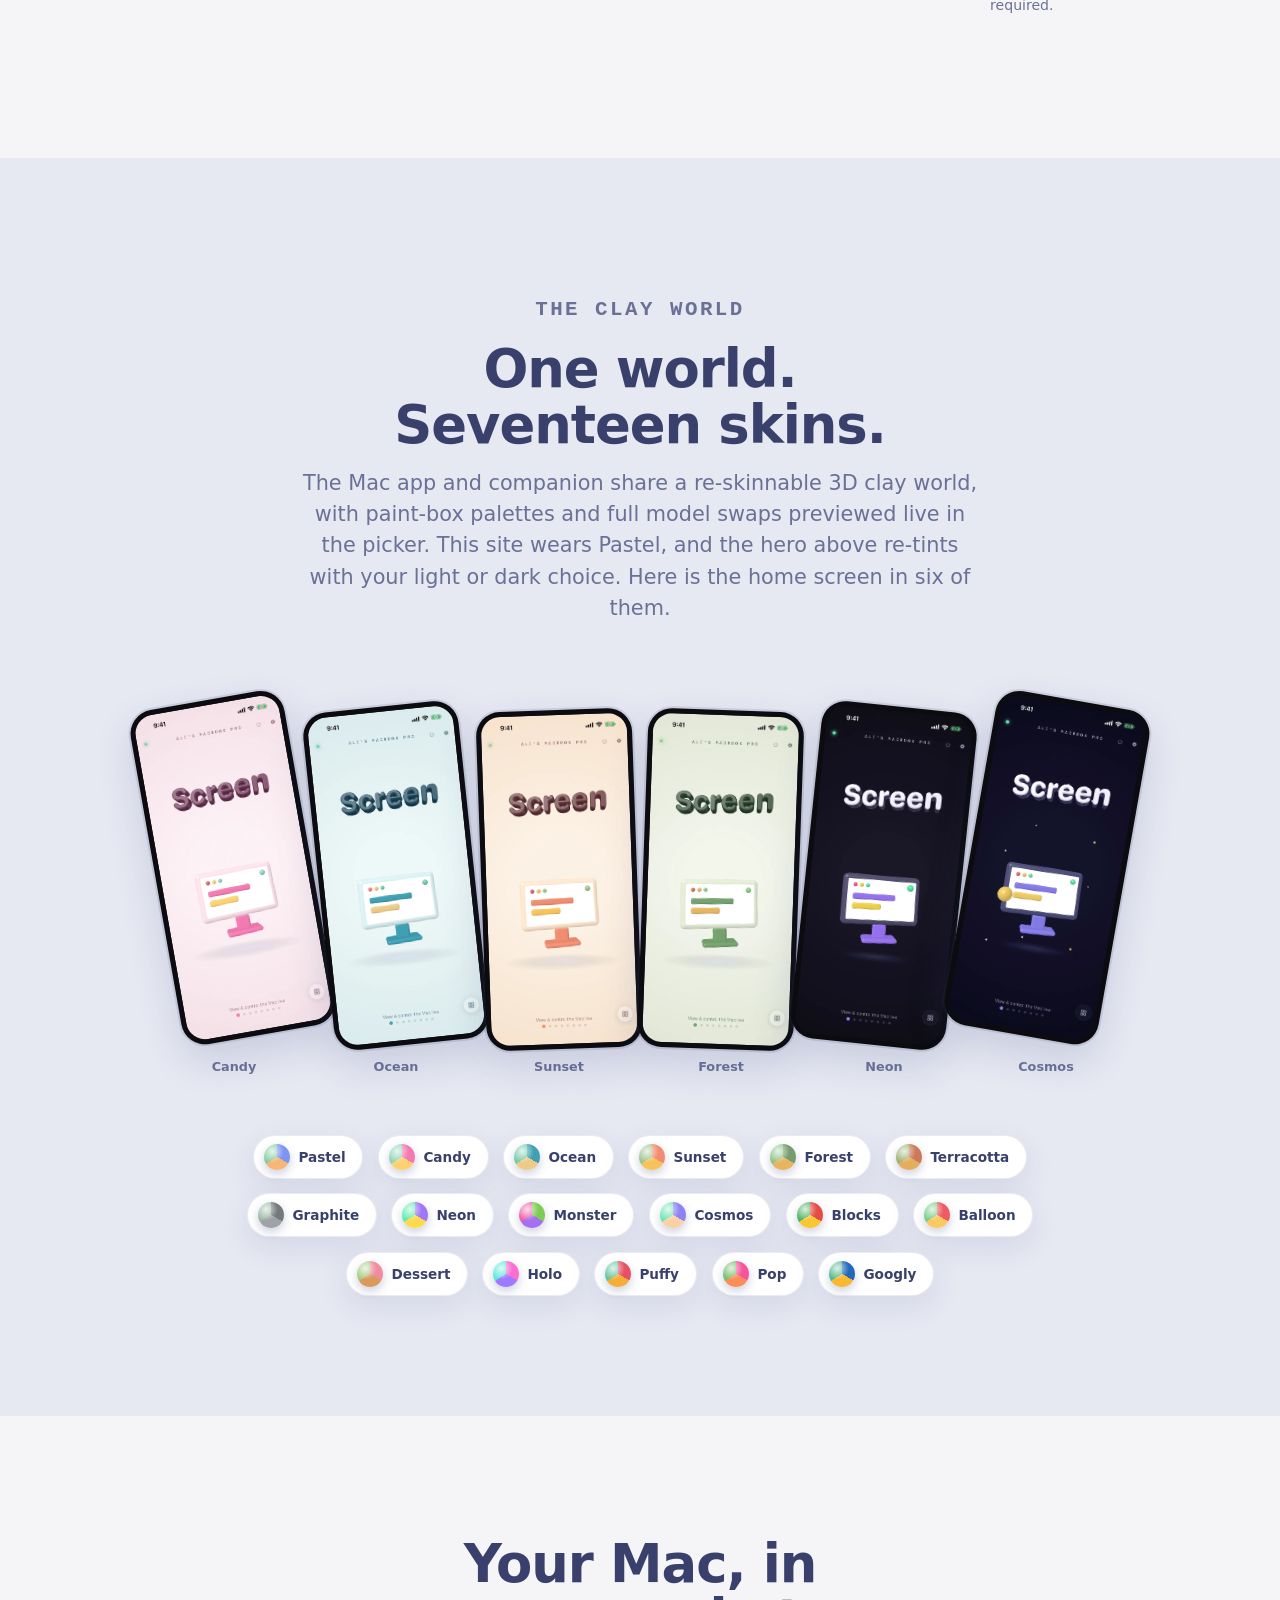
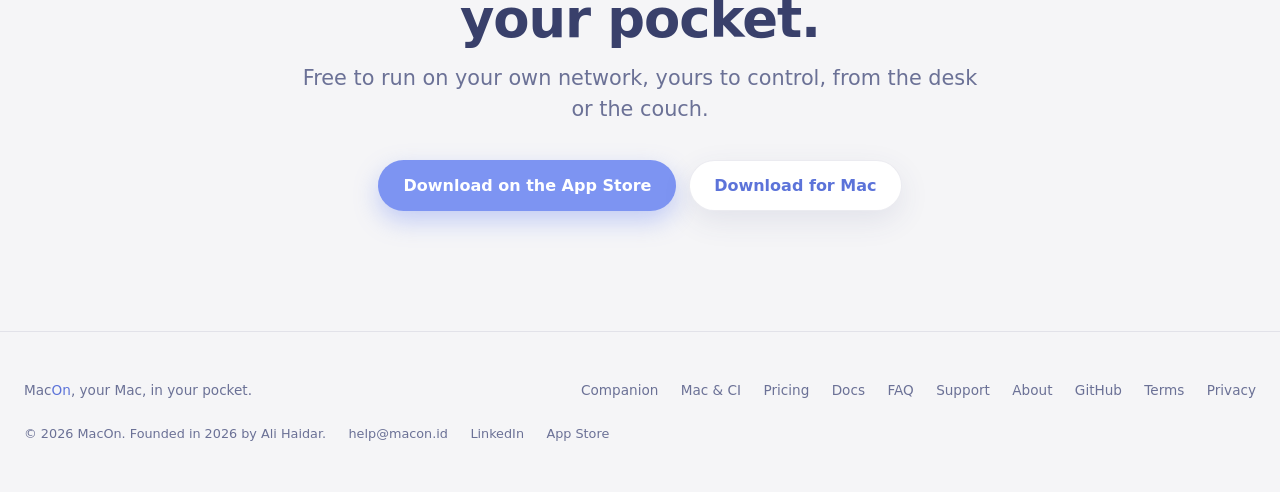
==== commit 44ee9a3c: "MacOn 1.12.0 on the site Co-Authored-By: Claude Opus 5.5 <noreply@anthropic.com>" ====
--- a/index.html
+++ b/index.html
@@ -61,7 +61,7 @@
 <!-- Three.js, vendored, no build step, no CDN. -->
 <script type="importmap">{ "imports": { "three": "./js/vendor/three.module.min.js" } }</script>
 <script type="module" src="js/world/hero.js"></script>
-<script type="application/ld+json">{"@context":"https://schema.org","@graph":[{"@type":"WebSite","@id":"https://macon.id/#website","url":"https://macon.id/","name":"MacOn","alternateName":["macon.id","MacOn app","macon"],"inLanguage":"en","description":"MacOn puts your Mac in your pocket: see and drive it from an iPhone or iPad, wake and unlock it, automate it, code on it, let an AI operate it, and run your iOS builds on it.","publisher":{"@id":"https://macon.id/#org"}},{"@type":"Organization","@id":"https://macon.id/#org","name":"MacOn","foundingDate":"2026-05","alternateName":["macon.id","MacOn app","Macon+"],"url":"https://macon.id/","logo":{"@type":"ImageObject","@id":"https://macon.id/#logo","url":"https://macon.id/macon-icon.png","contentUrl":"https://macon.id/macon-icon.png","width":256,"height":256,"caption":"MacOn"},"image":{"@id":"https://macon.id/#logo"},"description":"MacOn makes software that puts your Mac in your pocket: remote control, wake and unlock, automation and a local iOS build runner, driven from an iPhone or iPad.","email":"help@macon.id","founder":{"@id":"https://macon.id/#author"},"sameAs":["https://github.com/alimusawa313/MaconKit","https://www.linkedin.com/company/143584964/","https://www.instagram.com/macon.app","https://www.tiktok.com/@macon.id","https://x.com/macon_id","https://apps.apple.com/app/id6794170681"]},{"@type":"Person","@id":"https://macon.id/#author","name":"Ali Haidar","url":"https://macon.id/about","sameAs":["https://github.com/alimusawa313","https://www.linkedin.com/in/ali-haidar-8484b8208"]},{"@type":"SoftwareApplication","@id":"https://macon.id/#app","name":"MacOn","url":"https://macon.id/","image":"https://macon.id/assets/og-macon.jpg","description":"MacOn is the Mac half of the product: a free Mac app that hosts the server the companion connects to, plus the MIT-licensed open-source macon command line tool. It also runs as a local iOS CI runner.","applicationCategory":"DeveloperApplication","operatingSystem":"macOS 14 or later","softwareVersion":"1.11.0","downloadUrl":"https://macon.id/downloads/MacOn.dmg","offers":{"@type":"Offer","price":"0","priceCurrency":"USD"},"author":{"@id":"https://macon.id/#author"},"sameAs":["https://github.com/alimusawa313/MaconKit"],"publisher":{"@id":"https://macon.id/#org"},"alternateName":["MacOn for Mac","macon CLI"]},{"@type":"MobileApplication","@id":"https://macon.id/#app-ios","name":"Macon+","alternateName":["MacOn companion","MacOn for iPhone and iPad"],"url":"https://macon.id/companion","image":"https://macon.id/assets/og-macon.jpg","screenshot":["https://macon.id/assets/shots/iphone/home.webp","https://macon.id/assets/shots/iphone/screen.webp","https://macon.id/assets/shots/iphone/build-detail.webp","https://macon.id/assets/shots/ipad/screen.webp"],"description":"Macon+ is the iPhone and iPad companion for MacOn. It streams and controls the Mac's screen, wakes and unlocks it, runs a Deck and Flows, gives you a code workspace with real terminals, talks to an AI that can drive the Mac, and monitors builds. Free on your own network, with an optional MacOn Pro upgrade.","applicationCategory":"DeveloperApplication","operatingSystem":"iOS 26 or later; iPadOS 26 or later","installUrl":"https://apps.apple.com/app/id6794170681","softwareRequirements":"Requires the free MacOn app running on a Mac with macOS 14 or later.","offers":{"@type":"Offer","price":"0","priceCurrency":"USD"},"author":{"@id":"https://macon.id/#author"},"publisher":{"@id":"https://macon.id/#org"},"sameAs":["https://apps.apple.com/app/id6794170681"]}]}</script>
+<script type="application/ld+json">{"@context":"https://schema.org","@graph":[{"@type":"WebSite","@id":"https://macon.id/#website","url":"https://macon.id/","name":"MacOn","alternateName":["macon.id","MacOn app","macon"],"inLanguage":"en","description":"MacOn puts your Mac in your pocket: see and drive it from an iPhone or iPad, wake and unlock it, automate it, code on it, let an AI operate it, and run your iOS builds on it.","publisher":{"@id":"https://macon.id/#org"}},{"@type":"Organization","@id":"https://macon.id/#org","name":"MacOn","foundingDate":"2026-05","alternateName":["macon.id","MacOn app","Macon+"],"url":"https://macon.id/","logo":{"@type":"ImageObject","@id":"https://macon.id/#logo","url":"https://macon.id/macon-icon.png","contentUrl":"https://macon.id/macon-icon.png","width":256,"height":256,"caption":"MacOn"},"image":{"@id":"https://macon.id/#logo"},"description":"MacOn makes software that puts your Mac in your pocket: remote control, wake and unlock, automation and a local iOS build runner, driven from an iPhone or iPad.","email":"help@macon.id","founder":{"@id":"https://macon.id/#author"},"sameAs":["https://github.com/alimusawa313/MaconKit","https://www.linkedin.com/company/143584964/","https://www.instagram.com/macon.app","https://www.tiktok.com/@macon.id","https://x.com/macon_id","https://apps.apple.com/app/id6794170681"]},{"@type":"Person","@id":"https://macon.id/#author","name":"Ali Haidar","url":"https://macon.id/about","sameAs":["https://github.com/alimusawa313","https://www.linkedin.com/in/ali-haidar-8484b8208"]},{"@type":"SoftwareApplication","@id":"https://macon.id/#app","name":"MacOn","url":"https://macon.id/","image":"https://macon.id/assets/og-macon.jpg","description":"MacOn is the Mac half of the product: a free Mac app that hosts the server the companion connects to, plus the MIT-licensed open-source macon command line tool. It also runs as a local iOS CI runner.","applicationCategory":"DeveloperApplication","operatingSystem":"macOS 14 or later","softwareVersion":"1.12.0","downloadUrl":"https://macon.id/downloads/MacOn.dmg","offers":{"@type":"Offer","price":"0","priceCurrency":"USD"},"author":{"@id":"https://macon.id/#author"},"sameAs":["https://github.com/alimusawa313/MaconKit"],"publisher":{"@id":"https://macon.id/#org"},"alternateName":["MacOn for Mac","macon CLI"]},{"@type":"MobileApplication","@id":"https://macon.id/#app-ios","name":"Macon+","alternateName":["MacOn companion","MacOn for iPhone and iPad"],"url":"https://macon.id/companion","image":"https://macon.id/assets/og-macon.jpg","screenshot":["https://macon.id/assets/shots/iphone/home.webp","https://macon.id/assets/shots/iphone/screen.webp","https://macon.id/assets/shots/iphone/build-detail.webp","https://macon.id/assets/shots/ipad/screen.webp"],"description":"Macon+ is the iPhone and iPad companion for MacOn. It streams and controls the Mac's screen, wakes and unlocks it, runs a Deck and Flows, gives you a code workspace with real terminals, talks to an AI that can drive the Mac, and monitors builds. Free on your own network, with an optional MacOn Pro upgrade.","applicationCategory":"DeveloperApplication","operatingSystem":"iOS 26 or later; iPadOS 26 or later","installUrl":"https://apps.apple.com/app/id6794170681","softwareRequirements":"Requires the free MacOn app running on a Mac with macOS 14 or later.","offers":{"@type":"Offer","price":"0","priceCurrency":"USD"},"author":{"@id":"https://macon.id/#author"},"publisher":{"@id":"https://macon.id/#org"},"sameAs":["https://apps.apple.com/app/id6794170681"]}]}</script>
 </head>
 <body>
 
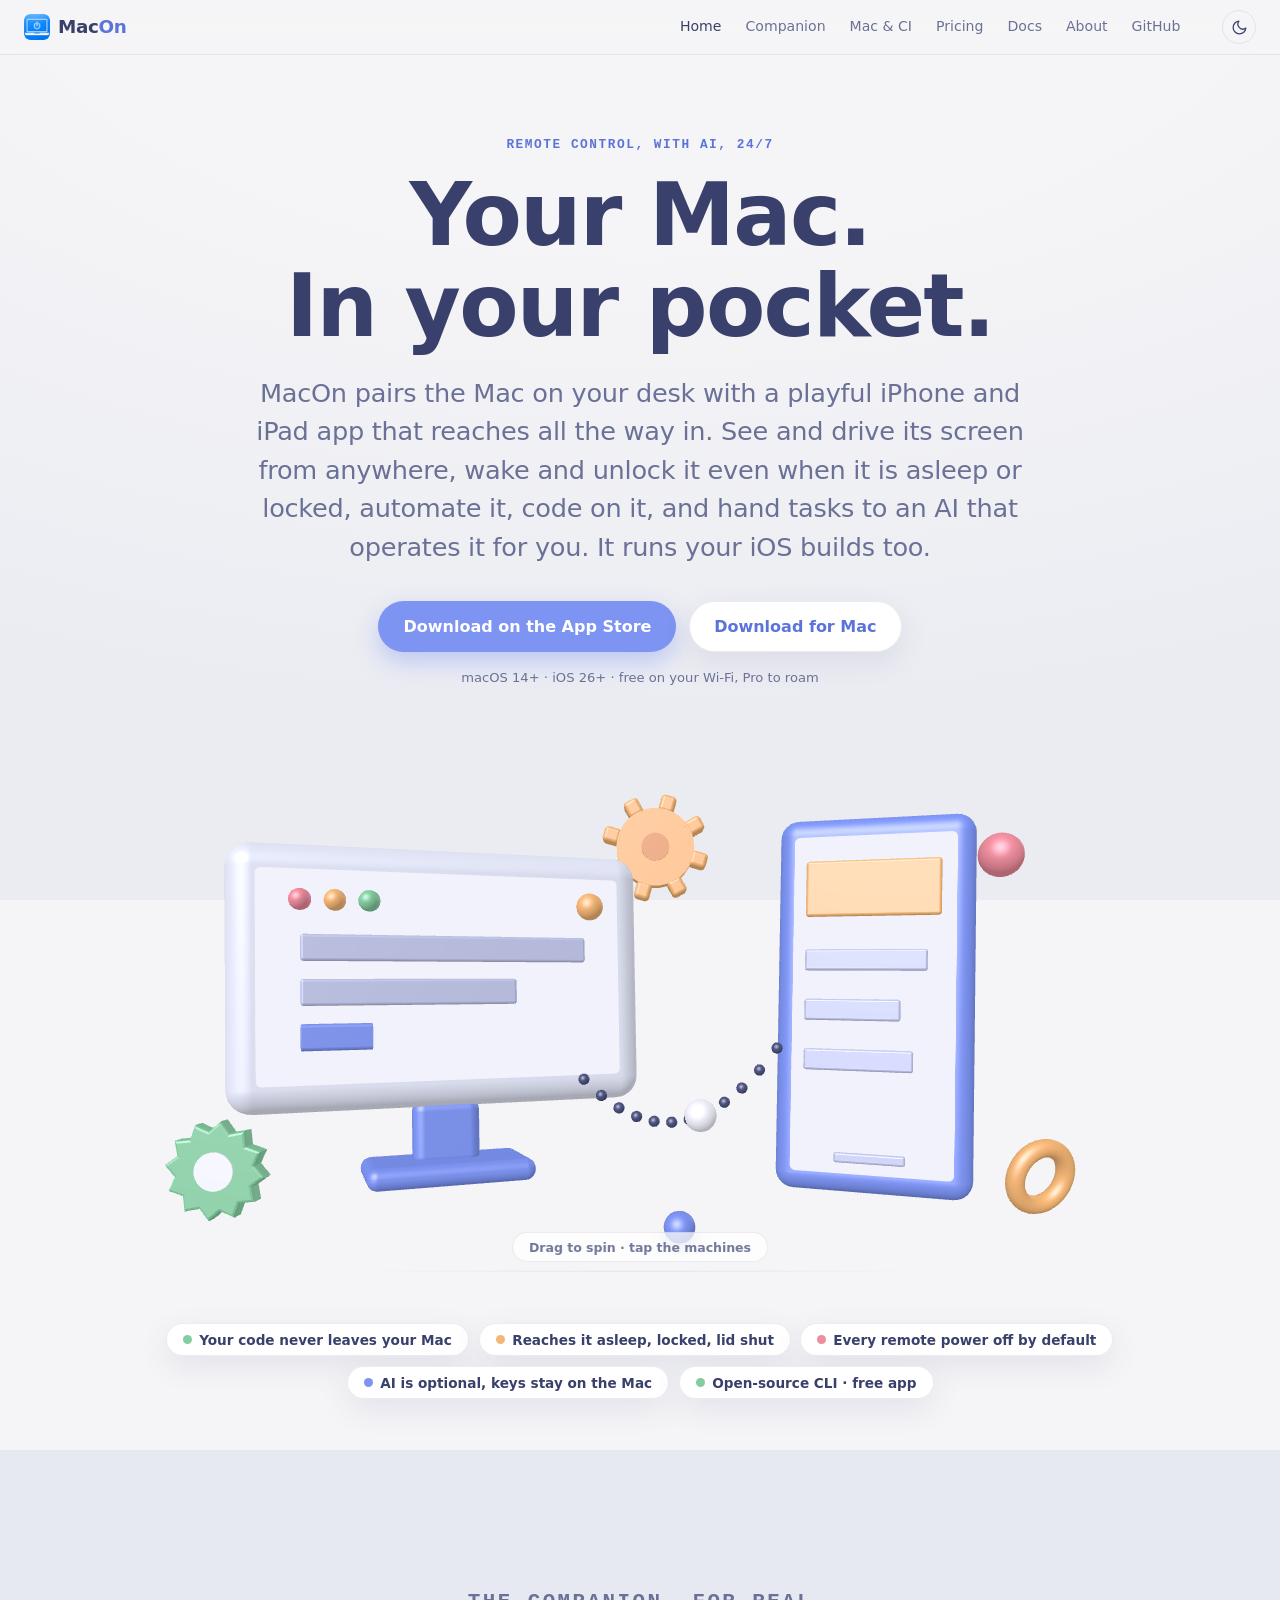
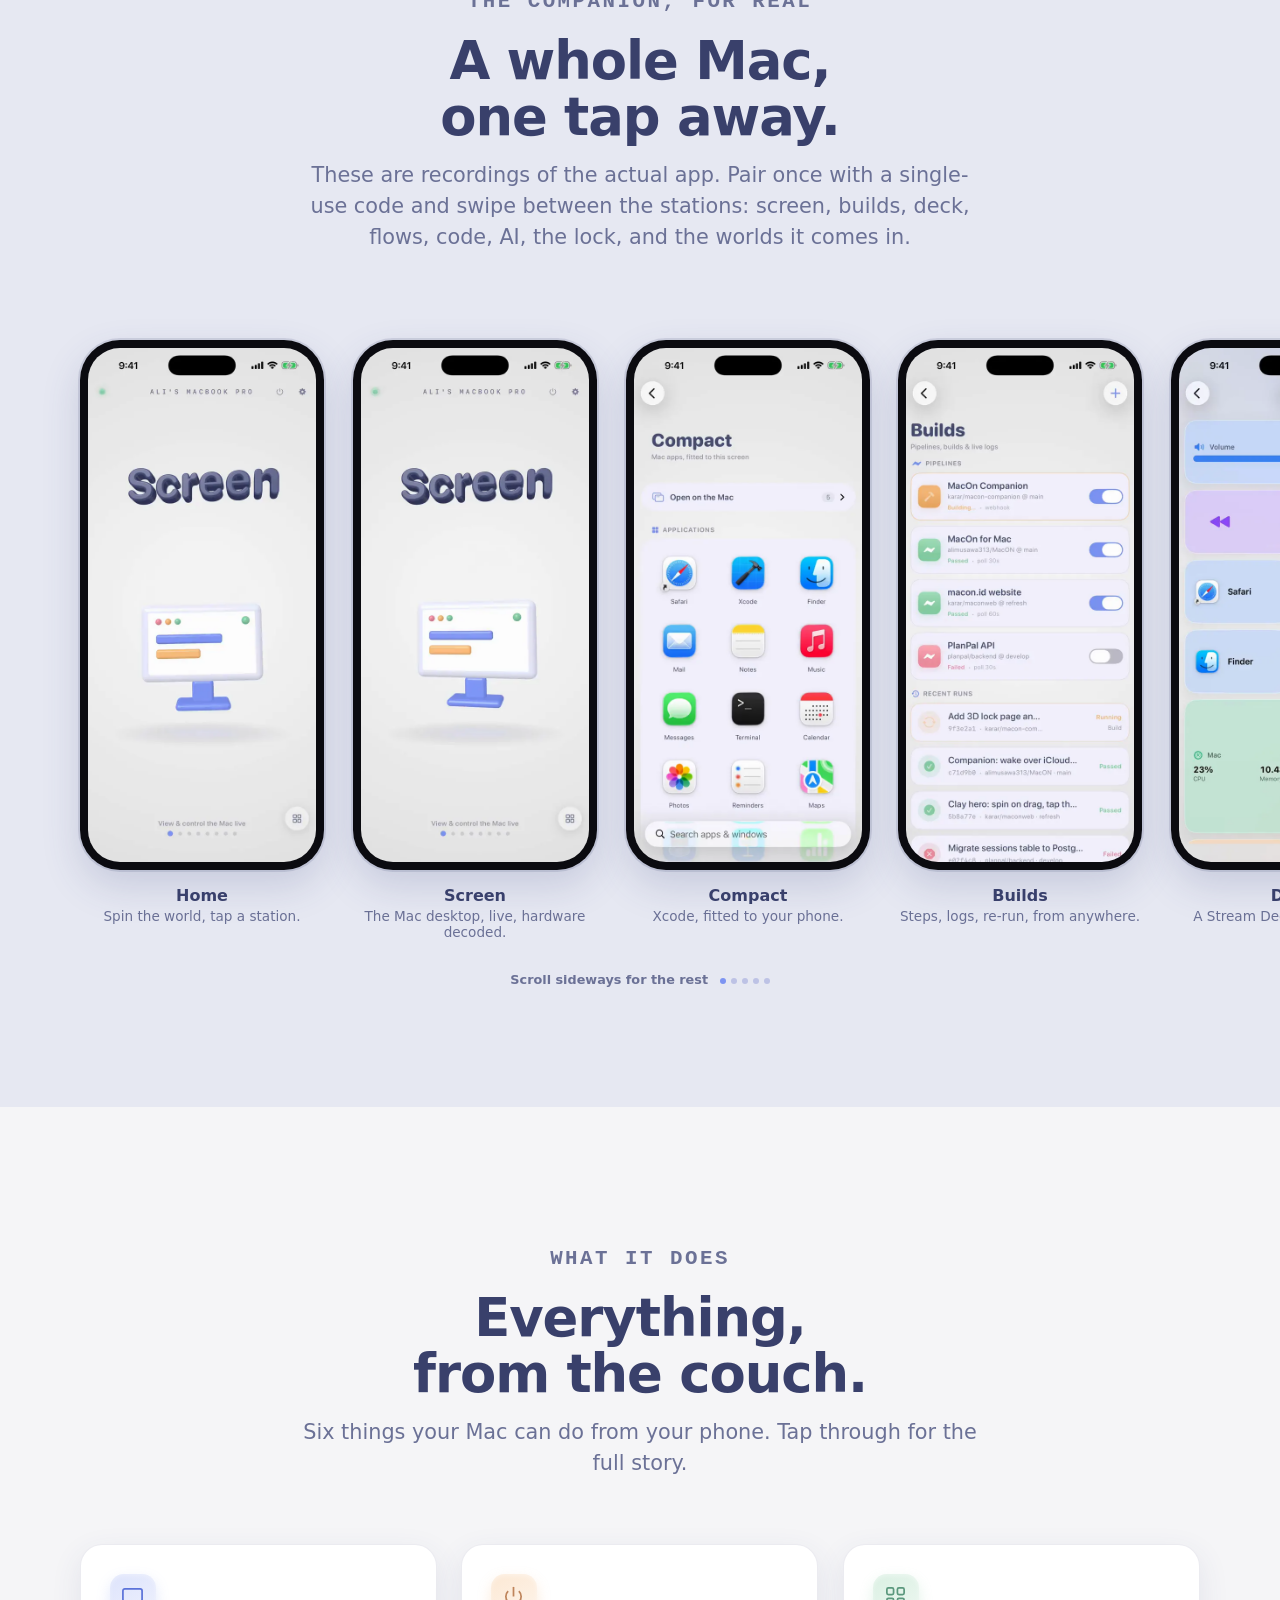
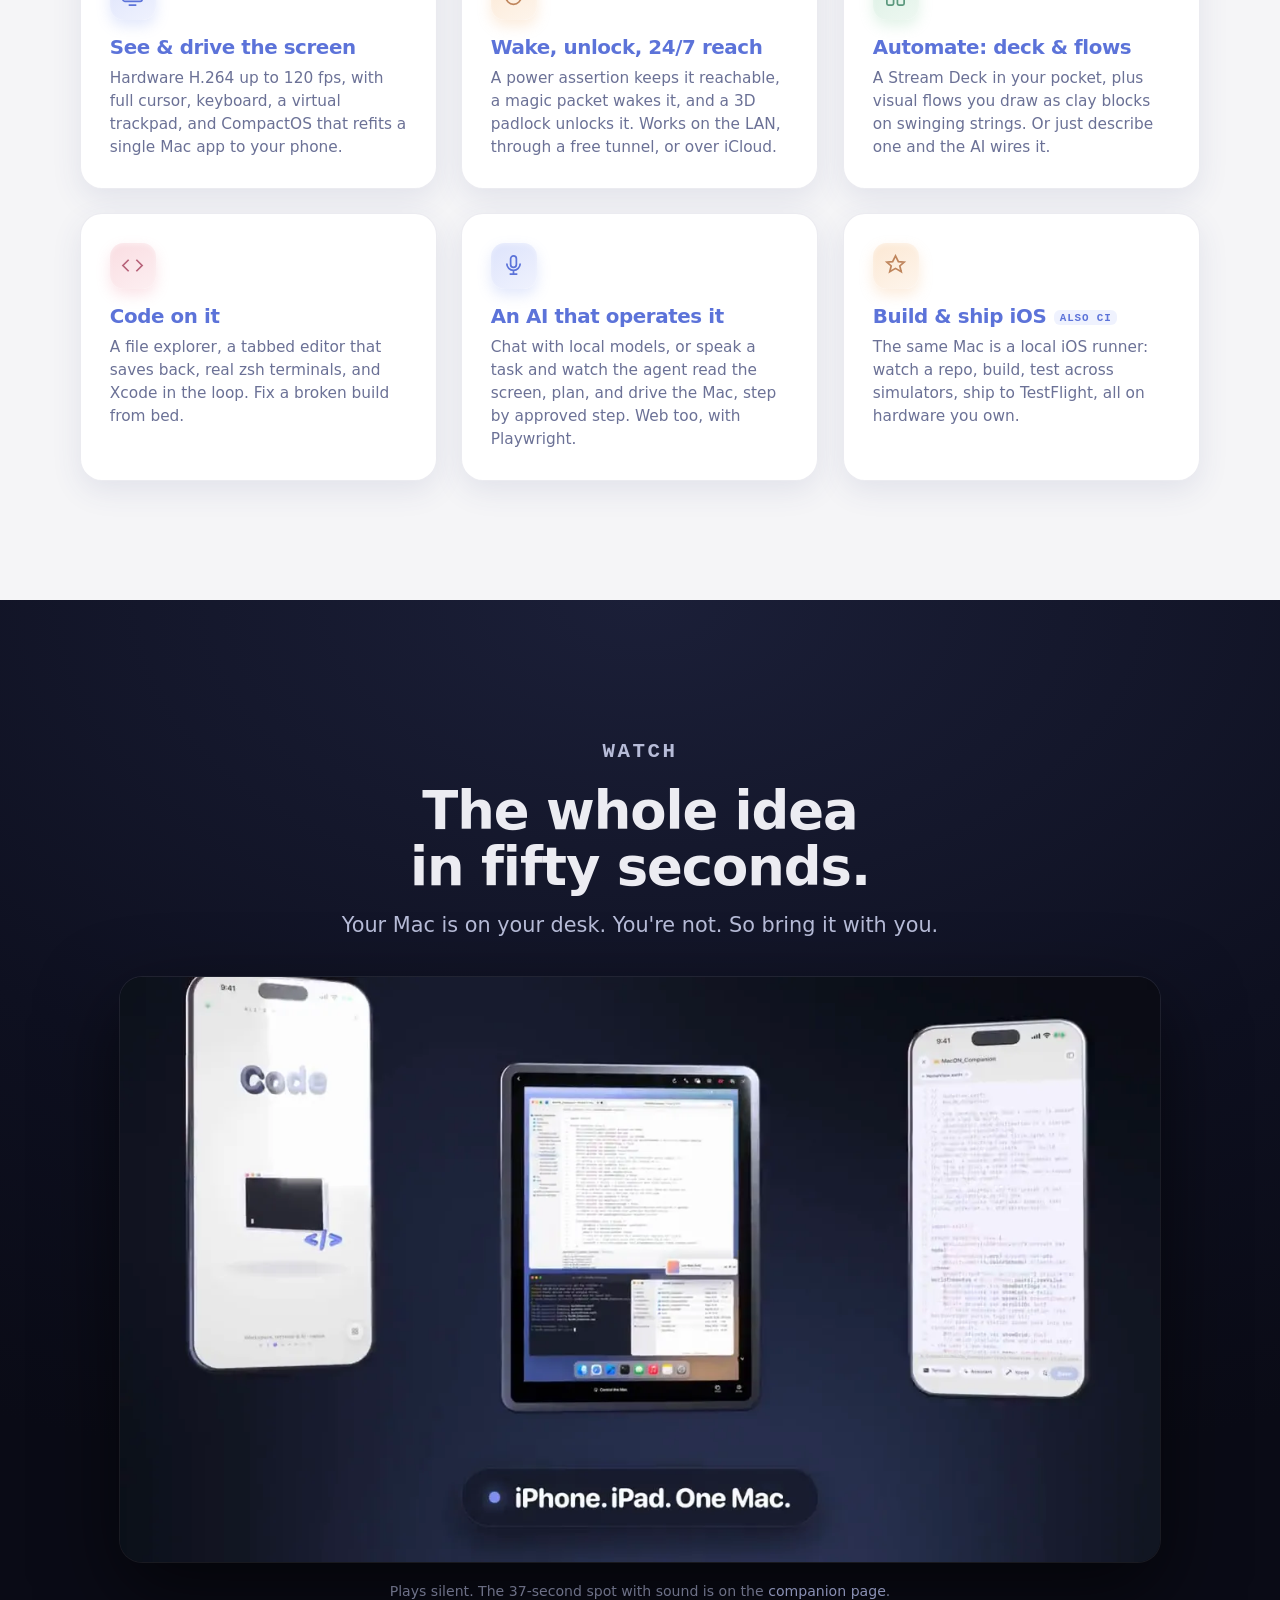
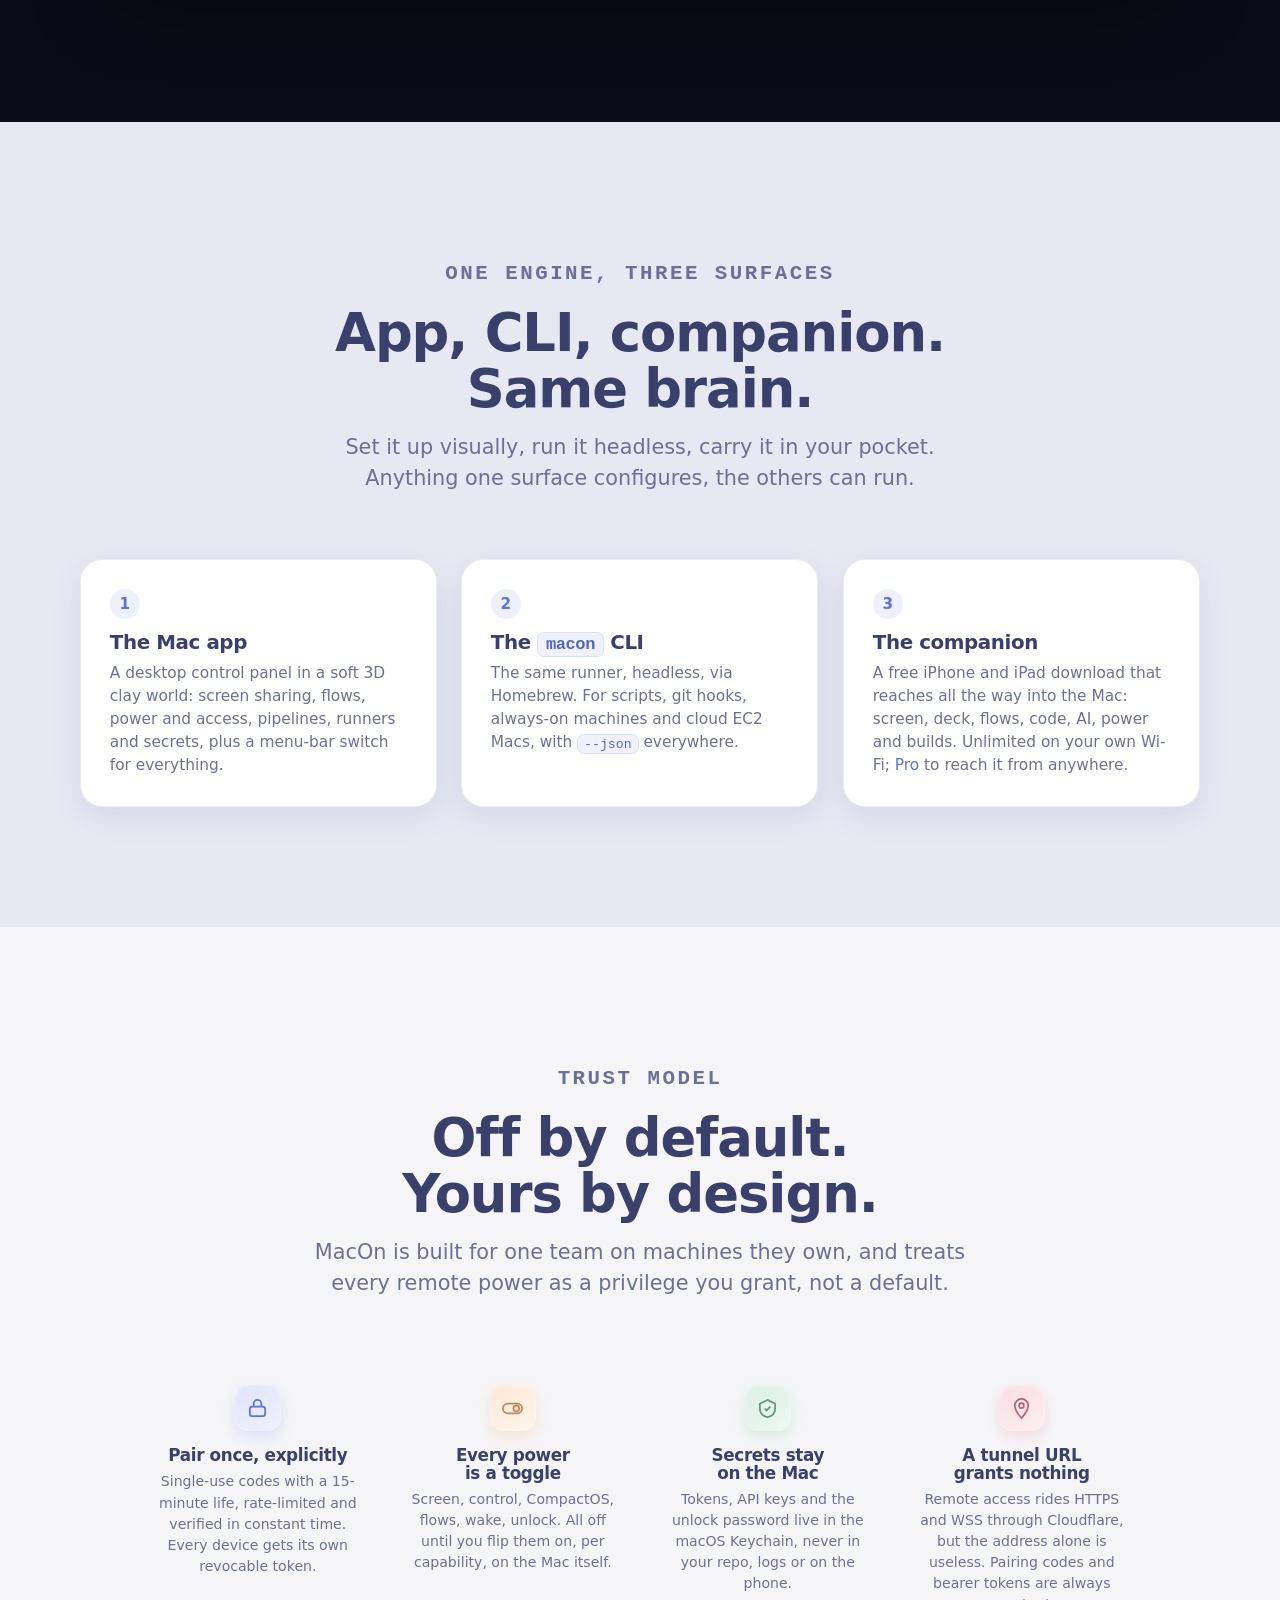
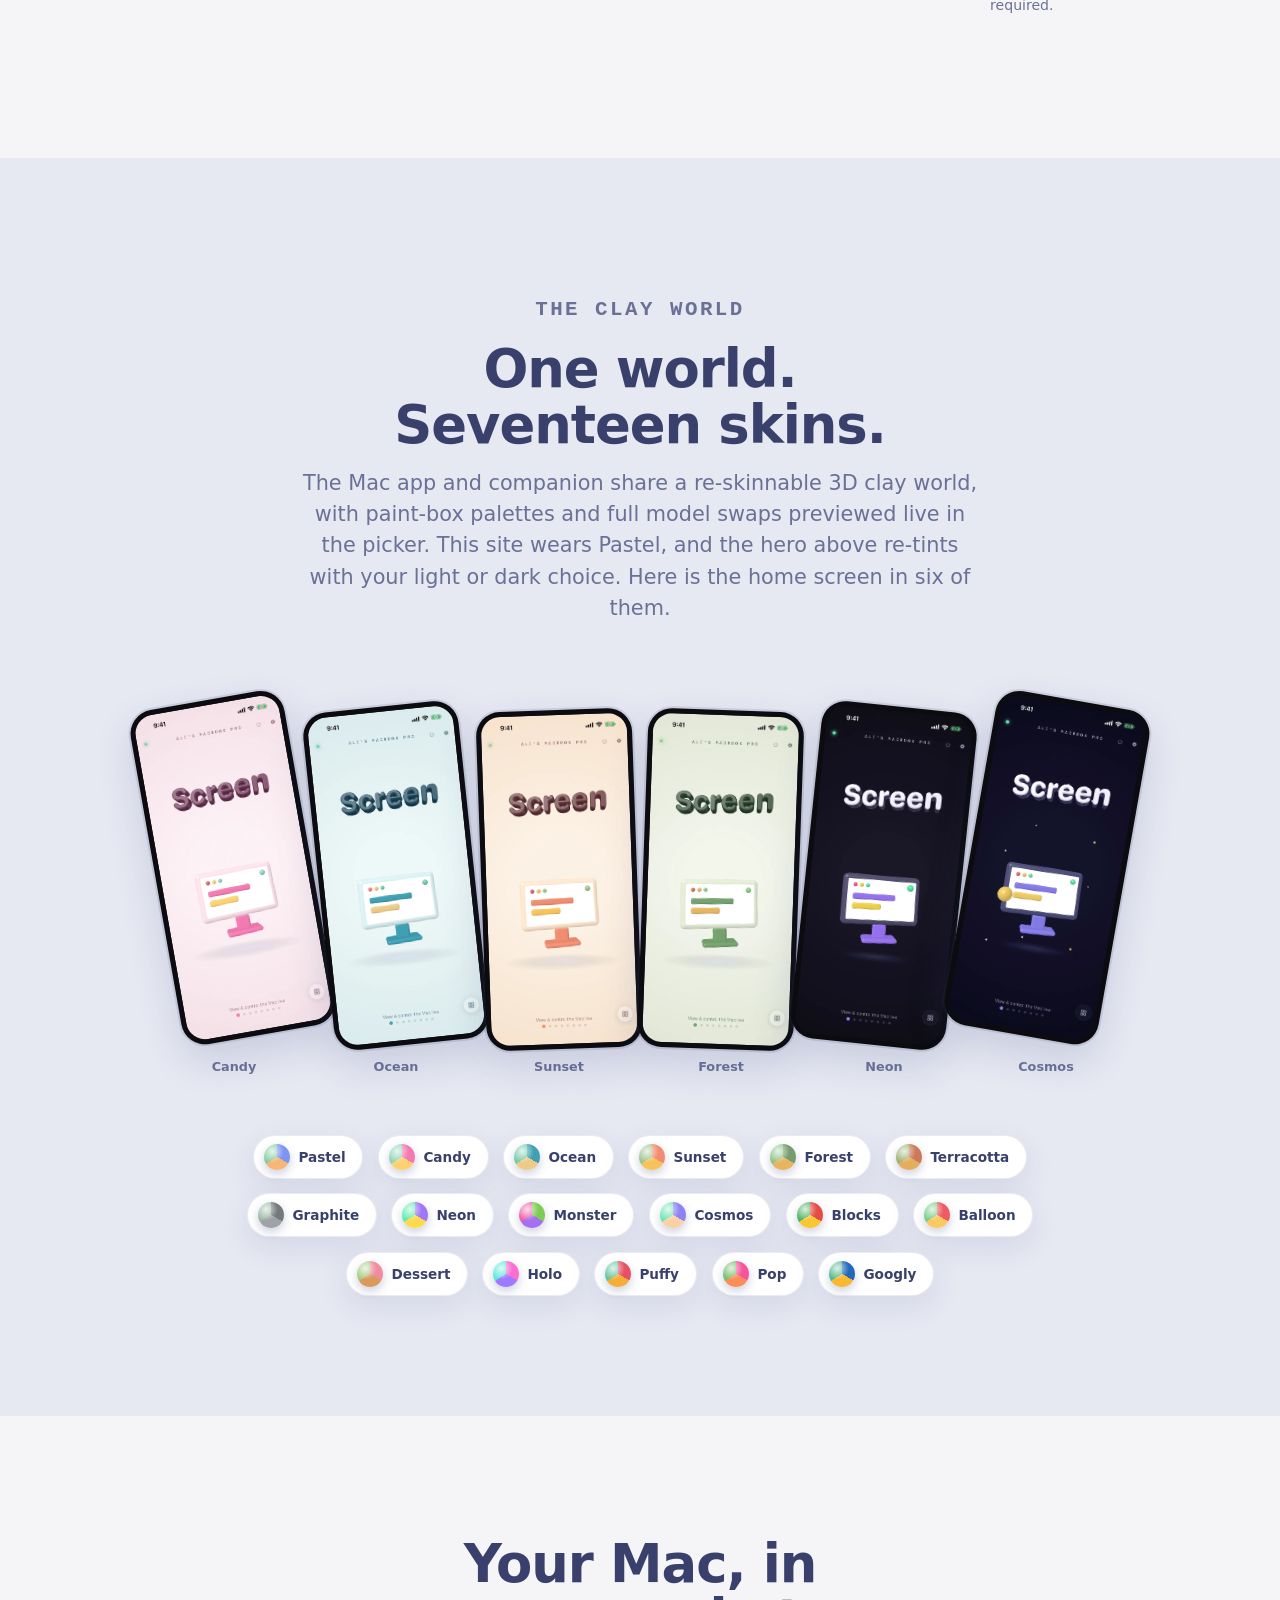
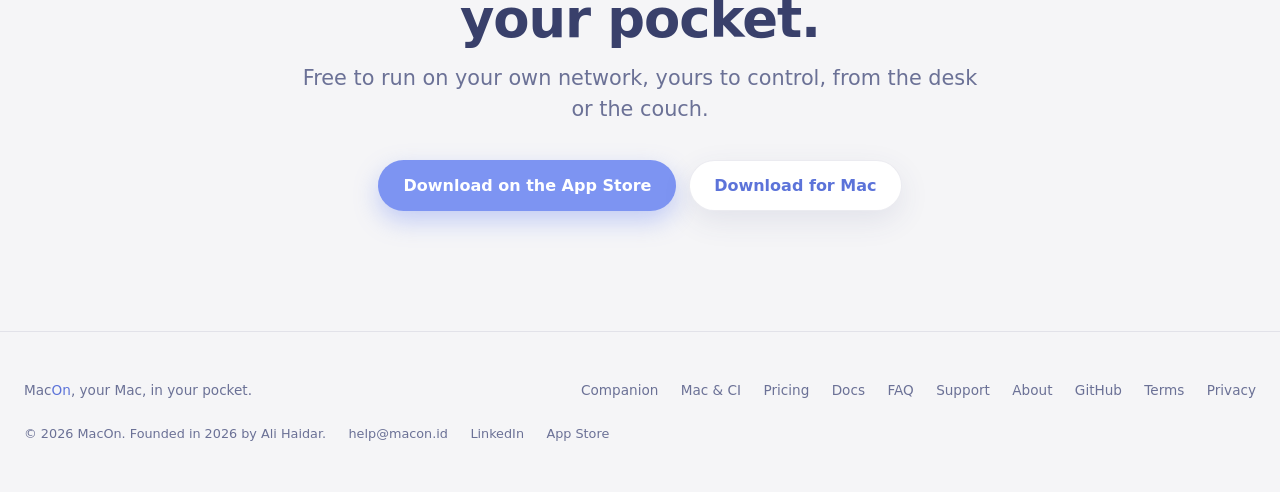
==== commit bf00dbc9: "MacOn 1.12.1 on the site Co-Authored-By: Claude Opus 5.5 <noreply@anthropic.com>" ====
--- a/index.html
+++ b/index.html
@@ -61,7 +61,7 @@
 <!-- Three.js, vendored, no build step, no CDN. -->
 <script type="importmap">{ "imports": { "three": "./js/vendor/three.module.min.js" } }</script>
 <script type="module" src="js/world/hero.js"></script>
-<script type="application/ld+json">{"@context":"https://schema.org","@graph":[{"@type":"WebSite","@id":"https://macon.id/#website","url":"https://macon.id/","name":"MacOn","alternateName":["macon.id","MacOn app","macon"],"inLanguage":"en","description":"MacOn puts your Mac in your pocket: see and drive it from an iPhone or iPad, wake and unlock it, automate it, code on it, let an AI operate it, and run your iOS builds on it.","publisher":{"@id":"https://macon.id/#org"}},{"@type":"Organization","@id":"https://macon.id/#org","name":"MacOn","foundingDate":"2026-05","alternateName":["macon.id","MacOn app","Macon+"],"url":"https://macon.id/","logo":{"@type":"ImageObject","@id":"https://macon.id/#logo","url":"https://macon.id/macon-icon.png","contentUrl":"https://macon.id/macon-icon.png","width":256,"height":256,"caption":"MacOn"},"image":{"@id":"https://macon.id/#logo"},"description":"MacOn makes software that puts your Mac in your pocket: remote control, wake and unlock, automation and a local iOS build runner, driven from an iPhone or iPad.","email":"help@macon.id","founder":{"@id":"https://macon.id/#author"},"sameAs":["https://github.com/alimusawa313/MaconKit","https://www.linkedin.com/company/143584964/","https://www.instagram.com/macon.app","https://www.tiktok.com/@macon.id","https://x.com/macon_id","https://apps.apple.com/app/id6794170681"]},{"@type":"Person","@id":"https://macon.id/#author","name":"Ali Haidar","url":"https://macon.id/about","sameAs":["https://github.com/alimusawa313","https://www.linkedin.com/in/ali-haidar-8484b8208"]},{"@type":"SoftwareApplication","@id":"https://macon.id/#app","name":"MacOn","url":"https://macon.id/","image":"https://macon.id/assets/og-macon.jpg","description":"MacOn is the Mac half of the product: a free Mac app that hosts the server the companion connects to, plus the MIT-licensed open-source macon command line tool. It also runs as a local iOS CI runner.","applicationCategory":"DeveloperApplication","operatingSystem":"macOS 14 or later","softwareVersion":"1.12.0","downloadUrl":"https://macon.id/downloads/MacOn.dmg","offers":{"@type":"Offer","price":"0","priceCurrency":"USD"},"author":{"@id":"https://macon.id/#author"},"sameAs":["https://github.com/alimusawa313/MaconKit"],"publisher":{"@id":"https://macon.id/#org"},"alternateName":["MacOn for Mac","macon CLI"]},{"@type":"MobileApplication","@id":"https://macon.id/#app-ios","name":"Macon+","alternateName":["MacOn companion","MacOn for iPhone and iPad"],"url":"https://macon.id/companion","image":"https://macon.id/assets/og-macon.jpg","screenshot":["https://macon.id/assets/shots/iphone/home.webp","https://macon.id/assets/shots/iphone/screen.webp","https://macon.id/assets/shots/iphone/build-detail.webp","https://macon.id/assets/shots/ipad/screen.webp"],"description":"Macon+ is the iPhone and iPad companion for MacOn. It streams and controls the Mac's screen, wakes and unlocks it, runs a Deck and Flows, gives you a code workspace with real terminals, talks to an AI that can drive the Mac, and monitors builds. Free on your own network, with an optional MacOn Pro upgrade.","applicationCategory":"DeveloperApplication","operatingSystem":"iOS 26 or later; iPadOS 26 or later","installUrl":"https://apps.apple.com/app/id6794170681","softwareRequirements":"Requires the free MacOn app running on a Mac with macOS 14 or later.","offers":{"@type":"Offer","price":"0","priceCurrency":"USD"},"author":{"@id":"https://macon.id/#author"},"publisher":{"@id":"https://macon.id/#org"},"sameAs":["https://apps.apple.com/app/id6794170681"]}]}</script>
+<script type="application/ld+json">{"@context":"https://schema.org","@graph":[{"@type":"WebSite","@id":"https://macon.id/#website","url":"https://macon.id/","name":"MacOn","alternateName":["macon.id","MacOn app","macon"],"inLanguage":"en","description":"MacOn puts your Mac in your pocket: see and drive it from an iPhone or iPad, wake and unlock it, automate it, code on it, let an AI operate it, and run your iOS builds on it.","publisher":{"@id":"https://macon.id/#org"}},{"@type":"Organization","@id":"https://macon.id/#org","name":"MacOn","foundingDate":"2026-05","alternateName":["macon.id","MacOn app","Macon+"],"url":"https://macon.id/","logo":{"@type":"ImageObject","@id":"https://macon.id/#logo","url":"https://macon.id/macon-icon.png","contentUrl":"https://macon.id/macon-icon.png","width":256,"height":256,"caption":"MacOn"},"image":{"@id":"https://macon.id/#logo"},"description":"MacOn makes software that puts your Mac in your pocket: remote control, wake and unlock, automation and a local iOS build runner, driven from an iPhone or iPad.","email":"help@macon.id","founder":{"@id":"https://macon.id/#author"},"sameAs":["https://github.com/alimusawa313/MaconKit","https://www.linkedin.com/company/143584964/","https://www.instagram.com/macon.app","https://www.tiktok.com/@macon.id","https://x.com/macon_id","https://apps.apple.com/app/id6794170681"]},{"@type":"Person","@id":"https://macon.id/#author","name":"Ali Haidar","url":"https://macon.id/about","sameAs":["https://github.com/alimusawa313","https://www.linkedin.com/in/ali-haidar-8484b8208"]},{"@type":"SoftwareApplication","@id":"https://macon.id/#app","name":"MacOn","url":"https://macon.id/","image":"https://macon.id/assets/og-macon.jpg","description":"MacOn is the Mac half of the product: a free Mac app that hosts the server the companion connects to, plus the MIT-licensed open-source macon command line tool. It also runs as a local iOS CI runner.","applicationCategory":"DeveloperApplication","operatingSystem":"macOS 14 or later","softwareVersion":"1.12.1","downloadUrl":"https://macon.id/downloads/MacOn.dmg","offers":{"@type":"Offer","price":"0","priceCurrency":"USD"},"author":{"@id":"https://macon.id/#author"},"sameAs":["https://github.com/alimusawa313/MaconKit"],"publisher":{"@id":"https://macon.id/#org"},"alternateName":["MacOn for Mac","macon CLI"]},{"@type":"MobileApplication","@id":"https://macon.id/#app-ios","name":"Macon+","alternateName":["MacOn companion","MacOn for iPhone and iPad"],"url":"https://macon.id/companion","image":"https://macon.id/assets/og-macon.jpg","screenshot":["https://macon.id/assets/shots/iphone/home.webp","https://macon.id/assets/shots/iphone/screen.webp","https://macon.id/assets/shots/iphone/build-detail.webp","https://macon.id/assets/shots/ipad/screen.webp"],"description":"Macon+ is the iPhone and iPad companion for MacOn. It streams and controls the Mac's screen, wakes and unlocks it, runs a Deck and Flows, gives you a code workspace with real terminals, talks to an AI that can drive the Mac, and monitors builds. Free on your own network, with an optional MacOn Pro upgrade.","applicationCategory":"DeveloperApplication","operatingSystem":"iOS 26 or later; iPadOS 26 or later","installUrl":"https://apps.apple.com/app/id6794170681","softwareRequirements":"Requires the free MacOn app running on a Mac with macOS 14 or later.","offers":{"@type":"Offer","price":"0","priceCurrency":"USD"},"author":{"@id":"https://macon.id/#author"},"publisher":{"@id":"https://macon.id/#org"},"sameAs":["https://apps.apple.com/app/id6794170681"]}]}</script>
 </head>
 <body>
 
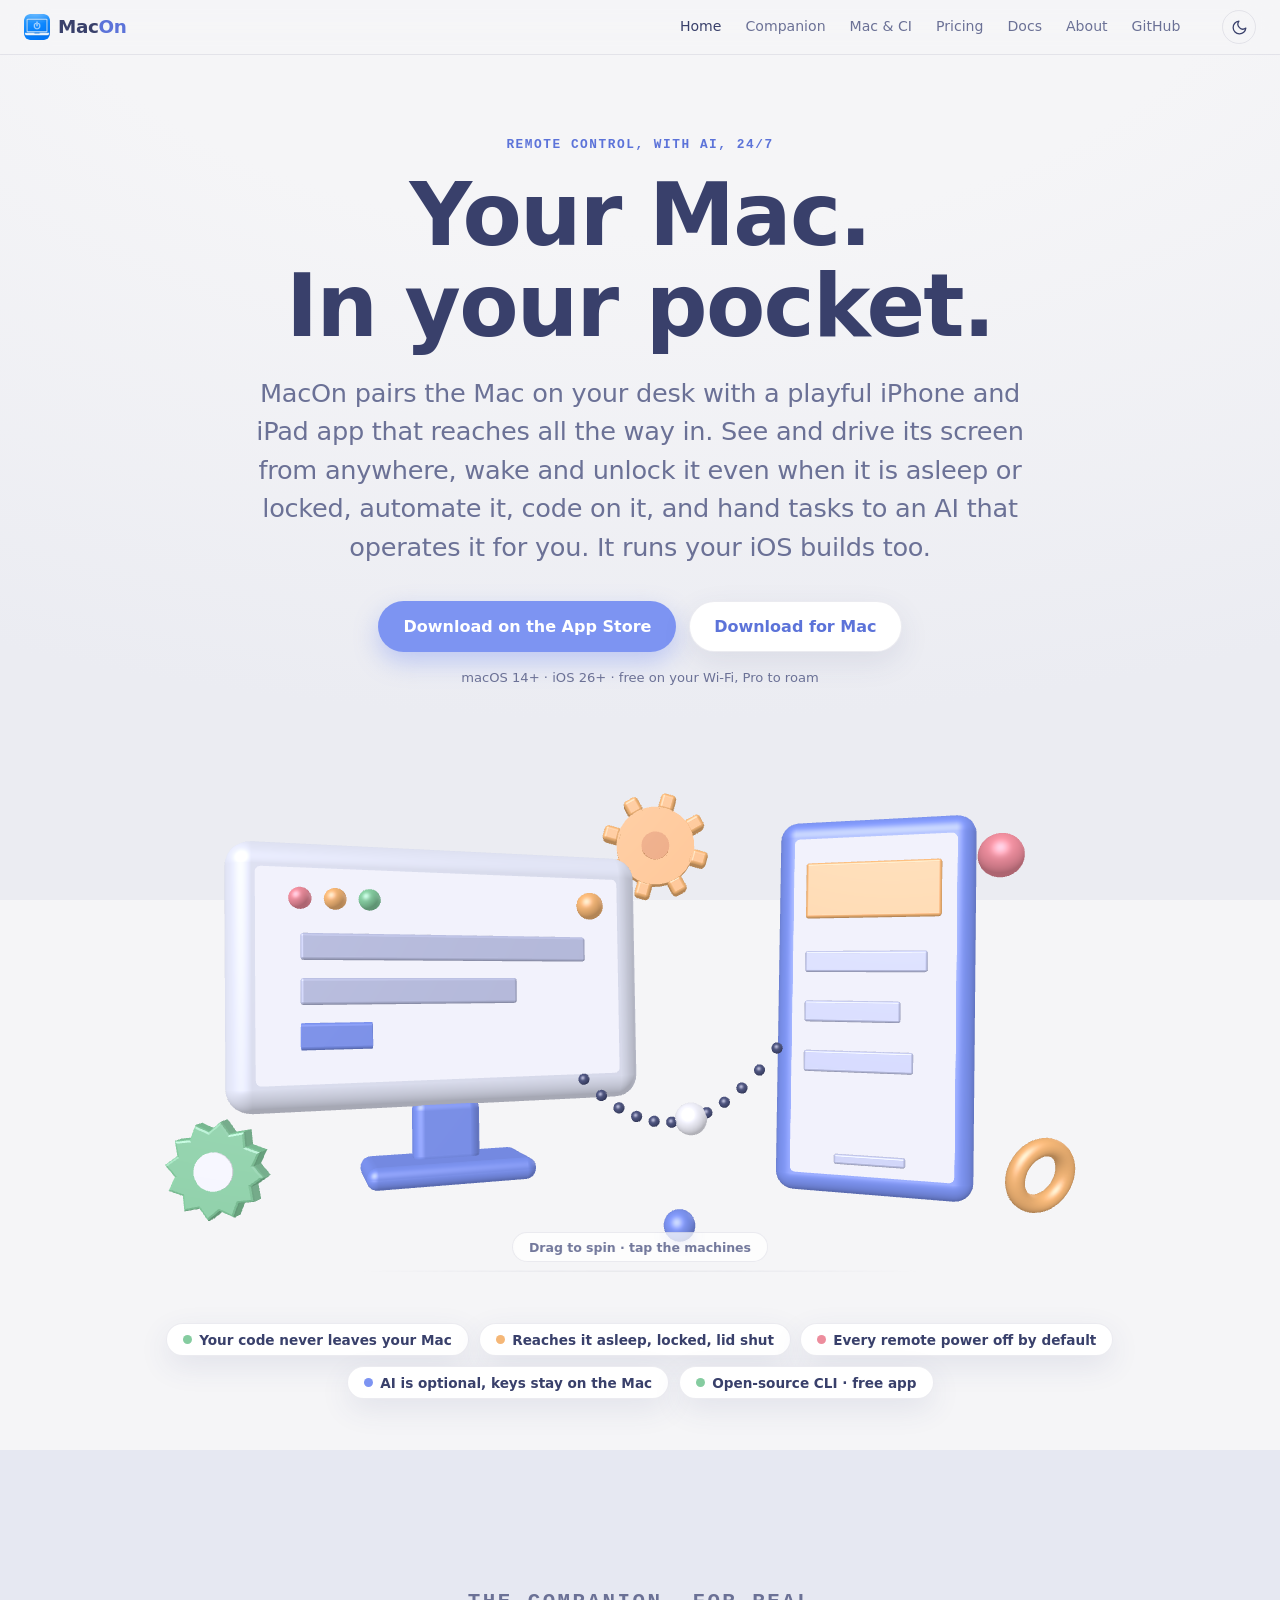
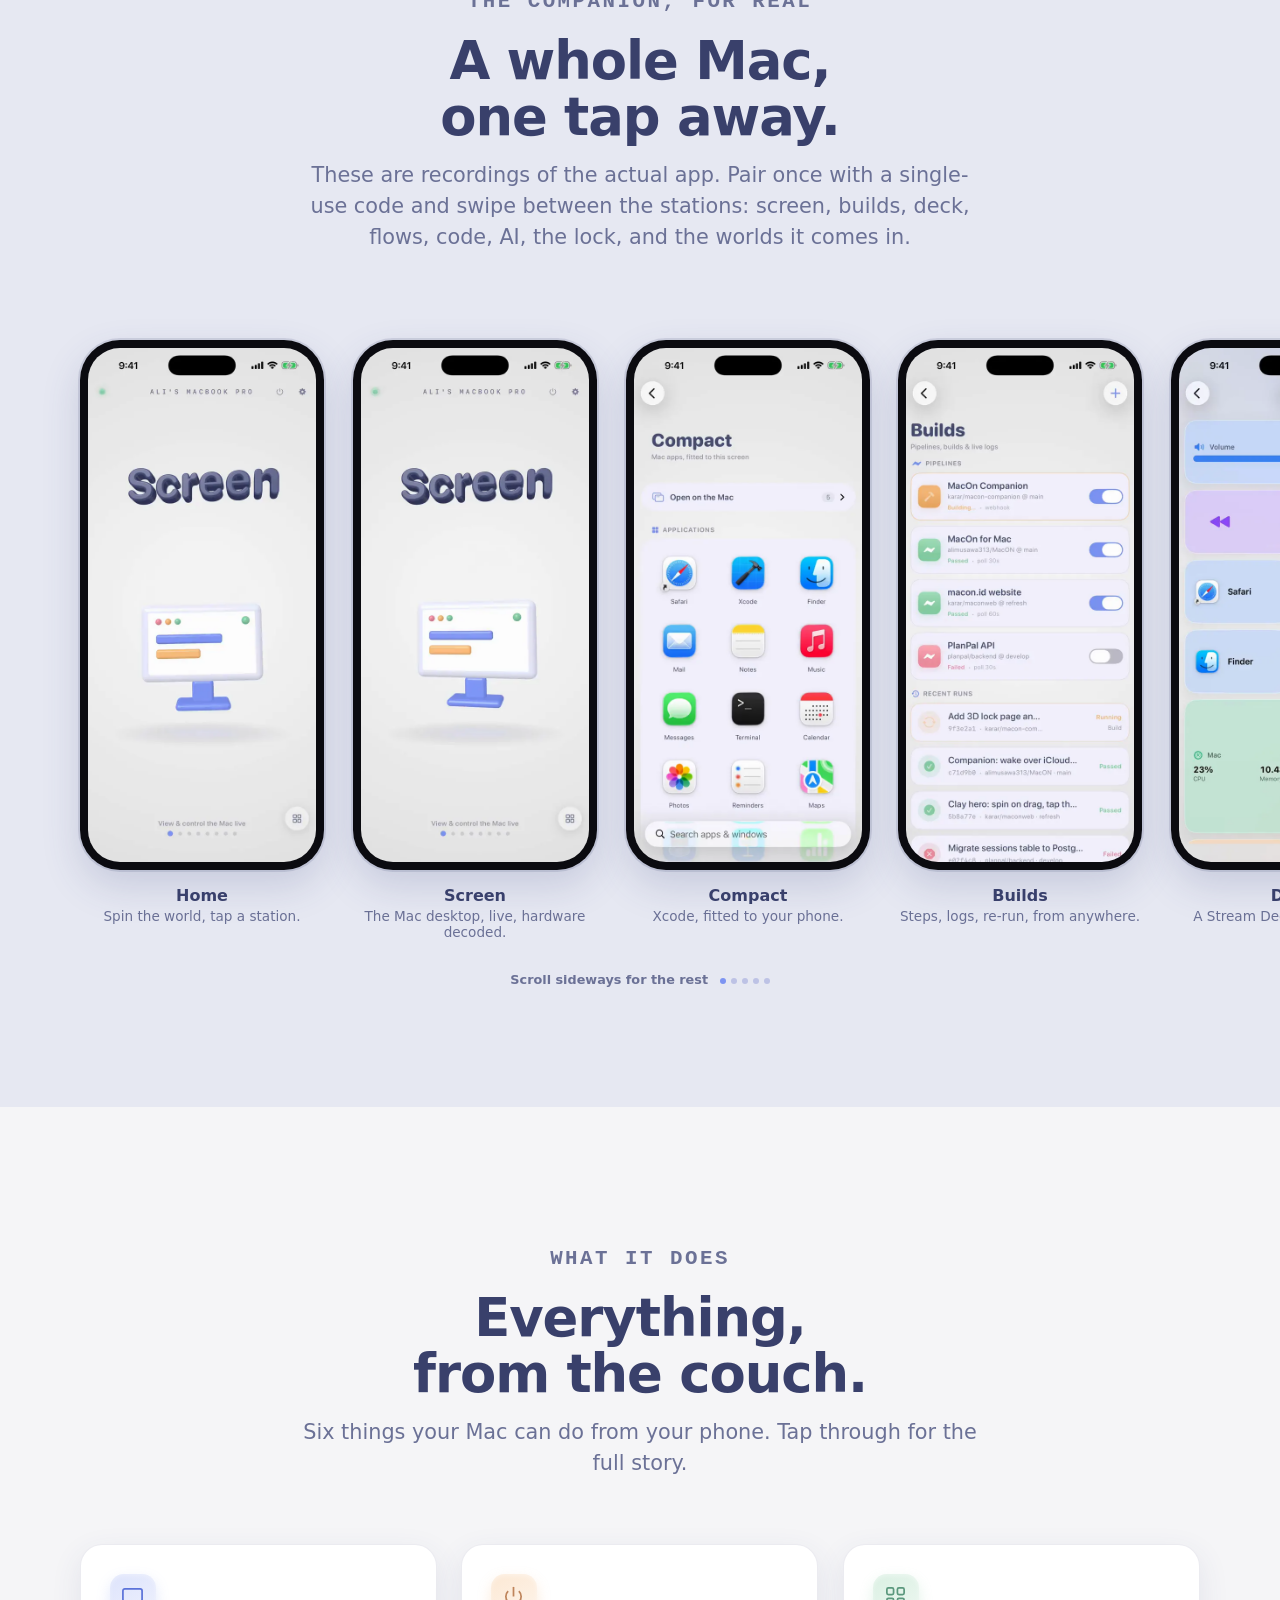
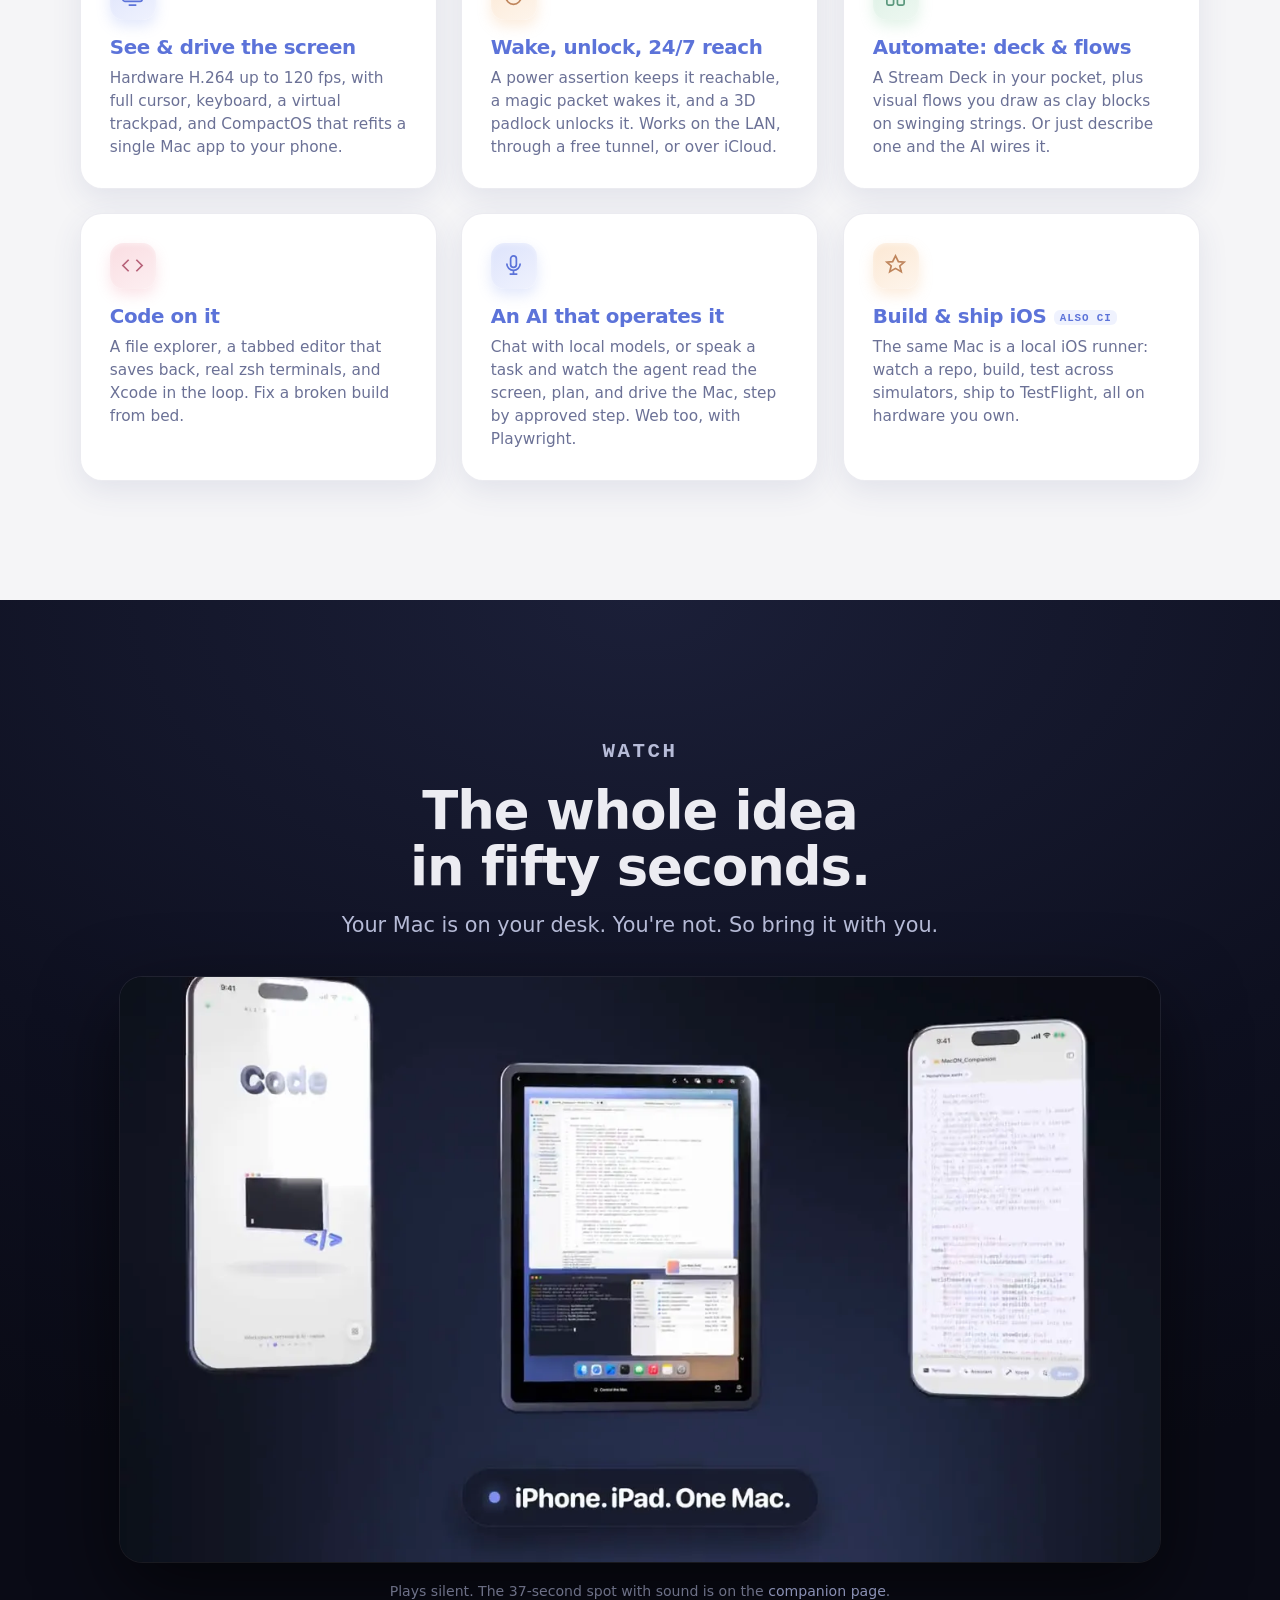
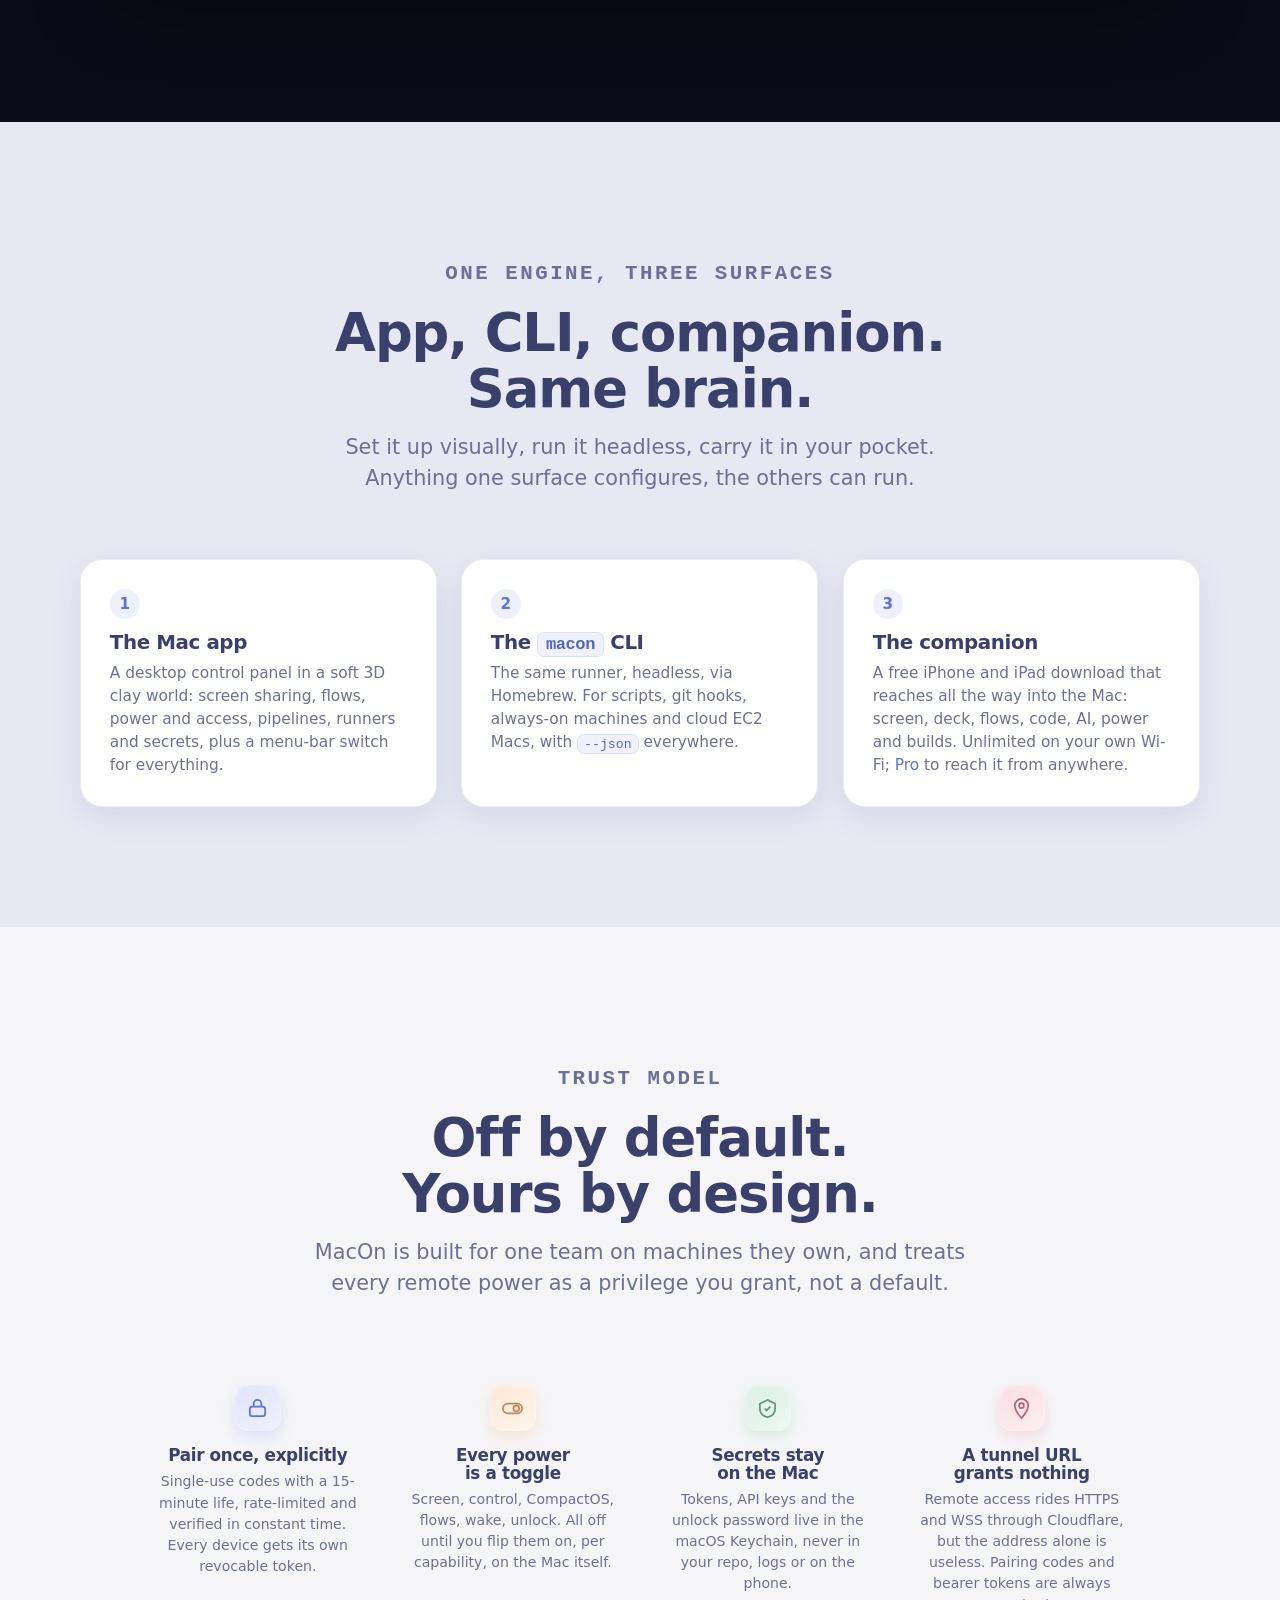
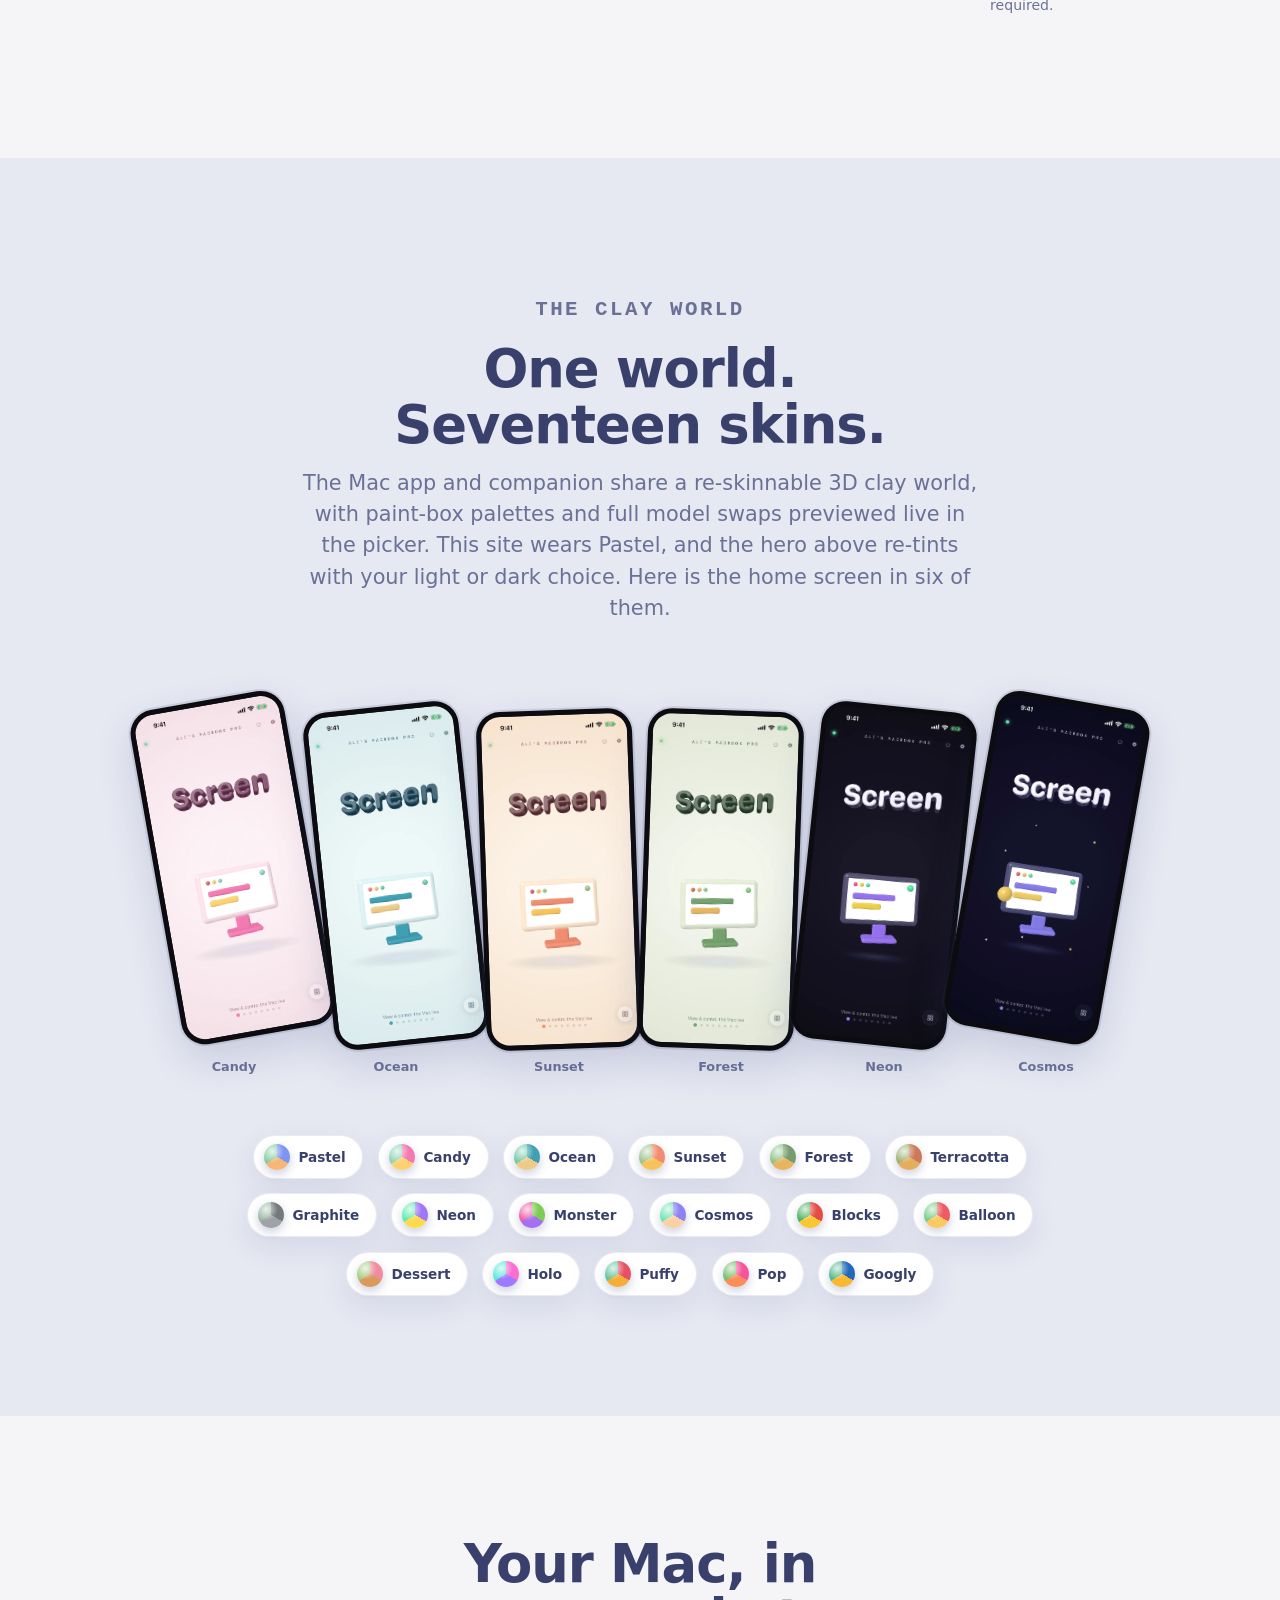
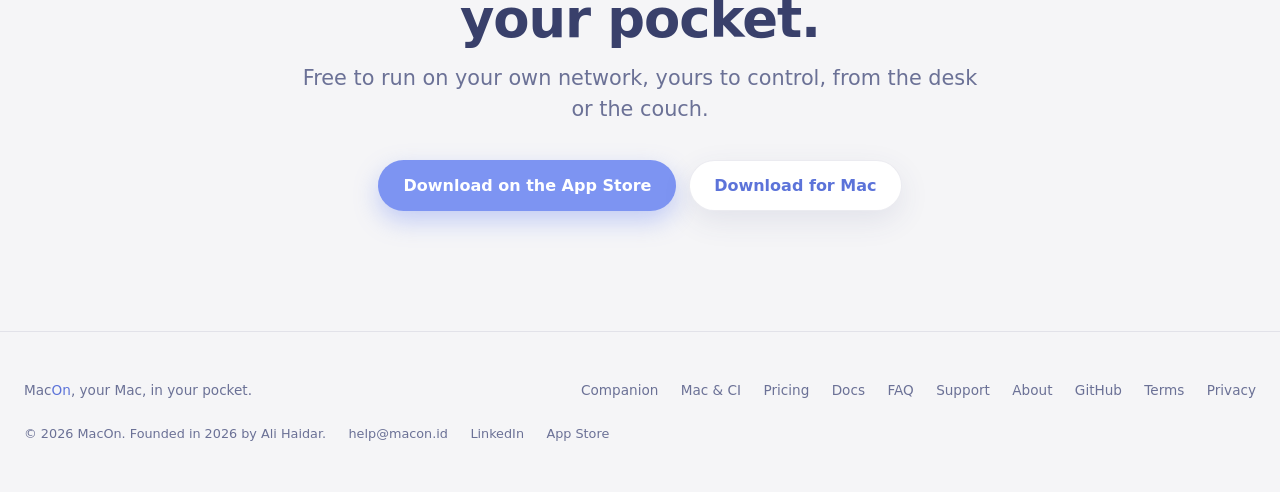
==== commit d6032c5c: "MacOn 1.12.2 on the site" ====
--- a/index.html
+++ b/index.html
@@ -61,7 +61,7 @@
 <!-- Three.js, vendored, no build step, no CDN. -->
 <script type="importmap">{ "imports": { "three": "./js/vendor/three.module.min.js" } }</script>
 <script type="module" src="js/world/hero.js"></script>
-<script type="application/ld+json">{"@context":"https://schema.org","@graph":[{"@type":"WebSite","@id":"https://macon.id/#website","url":"https://macon.id/","name":"MacOn","alternateName":["macon.id","MacOn app","macon"],"inLanguage":"en","description":"MacOn puts your Mac in your pocket: see and drive it from an iPhone or iPad, wake and unlock it, automate it, code on it, let an AI operate it, and run your iOS builds on it.","publisher":{"@id":"https://macon.id/#org"}},{"@type":"Organization","@id":"https://macon.id/#org","name":"MacOn","foundingDate":"2026-05","alternateName":["macon.id","MacOn app","Macon+"],"url":"https://macon.id/","logo":{"@type":"ImageObject","@id":"https://macon.id/#logo","url":"https://macon.id/macon-icon.png","contentUrl":"https://macon.id/macon-icon.png","width":256,"height":256,"caption":"MacOn"},"image":{"@id":"https://macon.id/#logo"},"description":"MacOn makes software that puts your Mac in your pocket: remote control, wake and unlock, automation and a local iOS build runner, driven from an iPhone or iPad.","email":"help@macon.id","founder":{"@id":"https://macon.id/#author"},"sameAs":["https://github.com/alimusawa313/MaconKit","https://www.linkedin.com/company/143584964/","https://www.instagram.com/macon.app","https://www.tiktok.com/@macon.id","https://x.com/macon_id","https://apps.apple.com/app/id6794170681"]},{"@type":"Person","@id":"https://macon.id/#author","name":"Ali Haidar","url":"https://macon.id/about","sameAs":["https://github.com/alimusawa313","https://www.linkedin.com/in/ali-haidar-8484b8208"]},{"@type":"SoftwareApplication","@id":"https://macon.id/#app","name":"MacOn","url":"https://macon.id/","image":"https://macon.id/assets/og-macon.jpg","description":"MacOn is the Mac half of the product: a free Mac app that hosts the server the companion connects to, plus the MIT-licensed open-source macon command line tool. It also runs as a local iOS CI runner.","applicationCategory":"DeveloperApplication","operatingSystem":"macOS 14 or later","softwareVersion":"1.12.1","downloadUrl":"https://macon.id/downloads/MacOn.dmg","offers":{"@type":"Offer","price":"0","priceCurrency":"USD"},"author":{"@id":"https://macon.id/#author"},"sameAs":["https://github.com/alimusawa313/MaconKit"],"publisher":{"@id":"https://macon.id/#org"},"alternateName":["MacOn for Mac","macon CLI"]},{"@type":"MobileApplication","@id":"https://macon.id/#app-ios","name":"Macon+","alternateName":["MacOn companion","MacOn for iPhone and iPad"],"url":"https://macon.id/companion","image":"https://macon.id/assets/og-macon.jpg","screenshot":["https://macon.id/assets/shots/iphone/home.webp","https://macon.id/assets/shots/iphone/screen.webp","https://macon.id/assets/shots/iphone/build-detail.webp","https://macon.id/assets/shots/ipad/screen.webp"],"description":"Macon+ is the iPhone and iPad companion for MacOn. It streams and controls the Mac's screen, wakes and unlocks it, runs a Deck and Flows, gives you a code workspace with real terminals, talks to an AI that can drive the Mac, and monitors builds. Free on your own network, with an optional MacOn Pro upgrade.","applicationCategory":"DeveloperApplication","operatingSystem":"iOS 26 or later; iPadOS 26 or later","installUrl":"https://apps.apple.com/app/id6794170681","softwareRequirements":"Requires the free MacOn app running on a Mac with macOS 14 or later.","offers":{"@type":"Offer","price":"0","priceCurrency":"USD"},"author":{"@id":"https://macon.id/#author"},"publisher":{"@id":"https://macon.id/#org"},"sameAs":["https://apps.apple.com/app/id6794170681"]}]}</script>
+<script type="application/ld+json">{"@context":"https://schema.org","@graph":[{"@type":"WebSite","@id":"https://macon.id/#website","url":"https://macon.id/","name":"MacOn","alternateName":["macon.id","MacOn app","macon"],"inLanguage":"en","description":"MacOn puts your Mac in your pocket: see and drive it from an iPhone or iPad, wake and unlock it, automate it, code on it, let an AI operate it, and run your iOS builds on it.","publisher":{"@id":"https://macon.id/#org"}},{"@type":"Organization","@id":"https://macon.id/#org","name":"MacOn","foundingDate":"2026-05","alternateName":["macon.id","MacOn app","Macon+"],"url":"https://macon.id/","logo":{"@type":"ImageObject","@id":"https://macon.id/#logo","url":"https://macon.id/macon-icon.png","contentUrl":"https://macon.id/macon-icon.png","width":256,"height":256,"caption":"MacOn"},"image":{"@id":"https://macon.id/#logo"},"description":"MacOn makes software that puts your Mac in your pocket: remote control, wake and unlock, automation and a local iOS build runner, driven from an iPhone or iPad.","email":"help@macon.id","founder":{"@id":"https://macon.id/#author"},"sameAs":["https://github.com/alimusawa313/MaconKit","https://www.linkedin.com/company/143584964/","https://www.instagram.com/macon.app","https://www.tiktok.com/@macon.id","https://x.com/macon_id","https://apps.apple.com/app/id6794170681"]},{"@type":"Person","@id":"https://macon.id/#author","name":"Ali Haidar","url":"https://macon.id/about","sameAs":["https://github.com/alimusawa313","https://www.linkedin.com/in/ali-haidar-8484b8208"]},{"@type":"SoftwareApplication","@id":"https://macon.id/#app","name":"MacOn","url":"https://macon.id/","image":"https://macon.id/assets/og-macon.jpg","description":"MacOn is the Mac half of the product: a free Mac app that hosts the server the companion connects to, plus the MIT-licensed open-source macon command line tool. It also runs as a local iOS CI runner.","applicationCategory":"DeveloperApplication","operatingSystem":"macOS 14 or later","softwareVersion":"1.12.2","downloadUrl":"https://macon.id/downloads/MacOn.dmg","offers":{"@type":"Offer","price":"0","priceCurrency":"USD"},"author":{"@id":"https://macon.id/#author"},"sameAs":["https://github.com/alimusawa313/MaconKit"],"publisher":{"@id":"https://macon.id/#org"},"alternateName":["MacOn for Mac","macon CLI"]},{"@type":"MobileApplication","@id":"https://macon.id/#app-ios","name":"Macon+","alternateName":["MacOn companion","MacOn for iPhone and iPad"],"url":"https://macon.id/companion","image":"https://macon.id/assets/og-macon.jpg","screenshot":["https://macon.id/assets/shots/iphone/home.webp","https://macon.id/assets/shots/iphone/screen.webp","https://macon.id/assets/shots/iphone/build-detail.webp","https://macon.id/assets/shots/ipad/screen.webp"],"description":"Macon+ is the iPhone and iPad companion for MacOn. It streams and controls the Mac's screen, wakes and unlocks it, runs a Deck and Flows, gives you a code workspace with real terminals, talks to an AI that can drive the Mac, and monitors builds. Free on your own network, with an optional MacOn Pro upgrade.","applicationCategory":"DeveloperApplication","operatingSystem":"iOS 26 or later; iPadOS 26 or later","installUrl":"https://apps.apple.com/app/id6794170681","softwareRequirements":"Requires the free MacOn app running on a Mac with macOS 14 or later.","offers":{"@type":"Offer","price":"0","priceCurrency":"USD"},"author":{"@id":"https://macon.id/#author"},"publisher":{"@id":"https://macon.id/#org"},"sameAs":["https://apps.apple.com/app/id6794170681"]}]}</script>
 </head>
 <body>
 
